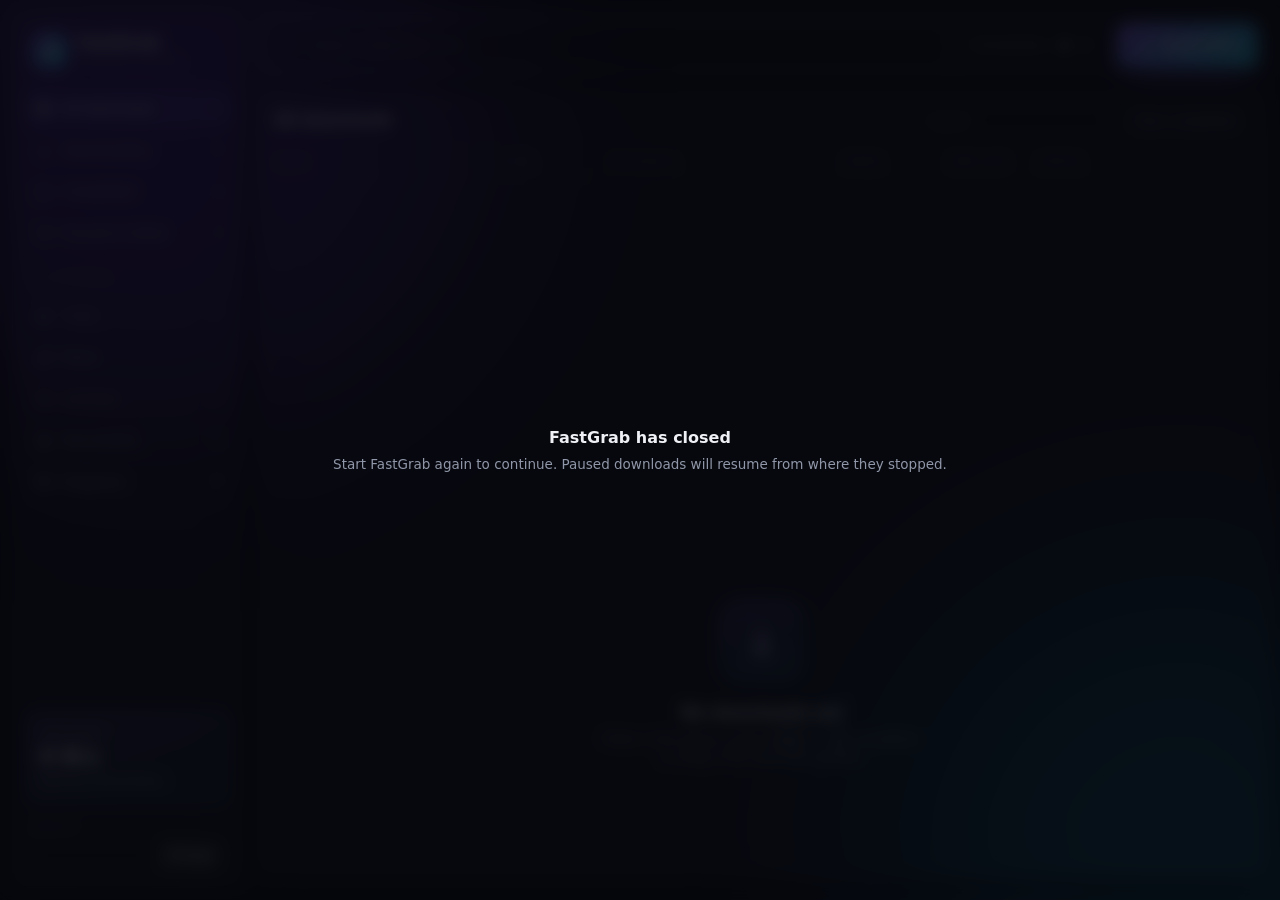
==== ui/index.html @ 80ebed79 "Desktop app: Prism-style window with live connections map and speed graph - fastgrab_app.py: local t" ====
<!DOCTYPE html>
<html lang="en">
<head>
<meta charset="utf-8">
<title>FastGrab</title>
<meta name="viewport" content="width=device-width, initial-scale=1">
<link rel="icon" href="data:image/svg+xml,%3Csvg xmlns='http://www.w3.org/2000/svg' viewBox='0 0 32 32'%3E%3Cdefs%3E%3ClinearGradient id='g' x1='0' y1='0' x2='1' y2='1'%3E%3Cstop offset='0' stop-color='%238b5cf6'/%3E%3Cstop offset='1' stop-color='%2322d3ee'/%3E%3C/linearGradient%3E%3C/defs%3E%3Crect width='32' height='32' rx='8' fill='url(%23g)'/%3E%3Cpath d='M18 5 9 18h6l-2 9 10-14h-6z' fill='white'/%3E%3C/svg%3E">
<style>
:root{
  --bg:#07080d; --panel:rgba(255,255,255,.045); --panel-2:rgba(255,255,255,.07);
  --line:rgba(255,255,255,.08); --line-2:rgba(255,255,255,.14);
  --text:#eef0f6; --muted:#9097a8; --faint:#5d6475;
  --a1:#8b5cf6; --a2:#22d3ee; --grad:linear-gradient(135deg,var(--a1),var(--a2));
  --ok:#34d399; --warn:#fbbf24; --bad:#f87171; --info:#60a5fa;
  --r:14px; --r-sm:9px;
  --font:"Segoe UI Variable Text","Segoe UI",system-ui,-apple-system,"Helvetica Neue",Arial,sans-serif;
  --mono:"Cascadia Mono","SF Mono",Consolas,ui-monospace,monospace;
}
*{box-sizing:border-box}
html,body{height:100%;margin:0}
body{background:var(--bg);color:var(--text);font:13.5px/1.45 var(--font);overflow:hidden;-webkit-font-smoothing:antialiased;user-select:none}
/* ambient light behind the glass */
body::before,body::after{content:"";position:fixed;border-radius:50%;filter:blur(110px);opacity:.38;pointer-events:none;z-index:0}
body::before{width:620px;height:620px;left:-160px;top:-220px;background:#6d28d9}
body::after{width:560px;height:560px;right:-180px;bottom:-240px;background:#0891b2}
button{font:inherit;color:inherit;cursor:pointer;border:0;background:none}
input,select{font:inherit;color:inherit}
.app{position:relative;z-index:1;display:grid;grid-template-columns:232px 1fr;height:100vh;gap:12px;padding:12px}
.glass{background:var(--panel);border:1px solid var(--line);border-radius:var(--r);backdrop-filter:blur(22px) saturate(140%);-webkit-backdrop-filter:blur(22px) saturate(140%);box-shadow:0 1px 0 rgba(255,255,255,.06) inset,0 20px 50px -20px rgba(0,0,0,.6)}

/* ---------- sidebar ---------- */
.side{display:flex;flex-direction:column;padding:16px 12px;gap:4px}
.brand{display:flex;align-items:center;gap:10px;padding:2px 8px 18px}
.logo{width:34px;height:34px;border-radius:10px;background:var(--grad);display:grid;place-items:center;box-shadow:0 8px 24px -6px rgba(139,92,246,.7)}
.brand b{font-size:16px;letter-spacing:.2px}
.brand small{display:block;color:var(--faint);font-size:11px;margin-top:-2px}
.nav{display:flex;align-items:center;gap:10px;padding:9px 10px;border-radius:var(--r-sm);color:var(--muted);transition:background .15s,color .15s}
.nav:hover{background:var(--panel-2);color:var(--text)}
.nav.on{background:rgba(139,92,246,.16);color:var(--text);box-shadow:inset 0 0 0 1px rgba(139,92,246,.35)}
.nav svg{width:17px;height:17px;flex:none}
.nav .n{margin-left:auto;font-size:11.5px;color:var(--faint);font-variant-numeric:tabular-nums}
.nav.on .n{color:#c4b5fd}
.side .sec{font-size:10.5px;text-transform:uppercase;letter-spacing:1.1px;color:var(--faint);padding:16px 10px 6px}
.side .grow{flex:1}
.speedcard{padding:14px;border-radius:12px;background:linear-gradient(160deg,rgba(139,92,246,.18),rgba(34,211,238,.08));border:1px solid rgba(139,92,246,.25)}
.speedcard .lbl{font-size:11px;color:var(--muted)}
.speedcard .val{font-size:22px;font-weight:650;letter-spacing:-.3px;font-variant-numeric:tabular-nums}
.speedcard .sub{font-size:11.5px;color:var(--muted)}
.setting{padding:10px 8px 0}
.setting label{display:block;font-size:11px;color:var(--faint);margin-bottom:5px}
.folder{display:flex;gap:6px}
.folder input{flex:1;min-width:0;background:rgba(0,0,0,.25);border:1px solid var(--line);border-radius:8px;padding:6px 8px;font-size:12px;color:var(--muted);outline:none}
.folder input:focus{border-color:var(--a1);color:var(--text)}
.mini-btn{padding:6px 9px;border-radius:8px;background:var(--panel-2);border:1px solid var(--line);font-size:12px}
.mini-btn:hover{border-color:var(--line-2)}

/* ---------- main ---------- */
.main{display:grid;grid-template-rows:auto 1fr auto;gap:12px;min-width:0;min-height:0}
.addbar{display:flex;gap:10px;padding:10px;align-items:center}
.url{flex:1;display:flex;align-items:center;gap:10px;background:rgba(0,0,0,.28);border:1px solid var(--line);border-radius:11px;padding:0 12px;height:44px;transition:border-color .15s,box-shadow .15s}
.url:focus-within{border-color:rgba(139,92,246,.7);box-shadow:0 0 0 4px rgba(139,92,246,.15)}
.url svg{width:18px;height:18px;color:var(--faint);flex:none}
.url input{flex:1;background:none;border:0;outline:none;font-size:14px;user-select:text}
.url input::placeholder{color:var(--faint)}
.conns{display:flex;align-items:center;gap:8px;height:44px;padding:0 12px;border-radius:11px;background:rgba(0,0,0,.28);border:1px solid var(--line);color:var(--muted);font-size:12.5px}
.conns select{background:transparent;border:0;outline:none;color:var(--text);font-weight:600;cursor:pointer}
.conns option{background:#151722}
.go{height:44px;padding:0 20px;border-radius:11px;background:var(--grad);font-weight:650;color:white;display:flex;align-items:center;gap:8px;box-shadow:0 10px 28px -10px rgba(139,92,246,.9);transition:transform .12s,filter .15s}
.go:hover{filter:brightness(1.08)}
.go:active{transform:scale(.97)}
.go svg{width:17px;height:17px}

.listwrap{display:flex;flex-direction:column;min-height:0;overflow:hidden}
.listhead{display:flex;align-items:center;gap:12px;padding:14px 18px 10px}
.listhead h2{margin:0;font-size:15px;font-weight:650}
.listhead .hint{color:var(--faint);font-size:12px}
.listhead .sp{flex:1}
.search{display:flex;align-items:center;gap:7px;background:rgba(0,0,0,.25);border:1px solid var(--line);border-radius:9px;padding:0 10px;height:32px}
.search svg{width:14px;height:14px;color:var(--faint)}
.search input{background:none;border:0;outline:none;width:170px;font-size:12.5px;user-select:text}
.ghost{height:32px;padding:0 12px;border-radius:9px;border:1px solid var(--line);color:var(--muted);font-size:12.5px}
.ghost:hover{color:var(--text);border-color:var(--line-2)}

.cols,.row{display:grid;grid-template-columns:minmax(220px,1fr) 92px minmax(170px,240px) 92px 78px 104px 96px;align-items:center;gap:12px;padding:0 18px}
.cols{font-size:11px;text-transform:uppercase;letter-spacing:.9px;color:var(--faint);height:30px;border-bottom:1px solid var(--line)}
.rows{overflow-y:auto;flex:1;padding:4px 0 8px}
.rows::-webkit-scrollbar{width:10px}.rows::-webkit-scrollbar-thumb{background:rgba(255,255,255,.08);border-radius:10px;border:3px solid transparent;background-clip:content-box}
.row{height:58px;margin:2px 8px;padding:0 10px;border-radius:11px;border:1px solid transparent;transition:background .12s,border-color .12s;animation:rowin .28s ease-out}
@keyframes rowin{from{opacity:0;transform:translateY(-4px)}to{opacity:1;transform:none}}
.row:hover{background:rgba(255,255,255,.035)}
.row.sel{background:rgba(139,92,246,.1);border-color:rgba(139,92,246,.35)}
.name{display:flex;align-items:center;gap:11px;min-width:0}
.ficon{width:34px;height:34px;border-radius:9px;display:grid;place-items:center;flex:none;font-size:10px;font-weight:700;letter-spacing:.3px}
.name .t{min-width:0}
.name .fn{white-space:nowrap;overflow:hidden;text-overflow:ellipsis;font-weight:560}
.name .host{font-size:11.5px;color:var(--faint);white-space:nowrap;overflow:hidden;text-overflow:ellipsis}
.num{font-variant-numeric:tabular-nums;color:var(--muted);font-size:12.5px}
.prog{display:flex;flex-direction:column;gap:5px}
.bar{height:6px;border-radius:6px;background:rgba(255,255,255,.07);overflow:hidden;position:relative}
.bar i{position:absolute;inset:0 auto 0 0;border-radius:6px;background:var(--grad);transition:width .45s ease}
.bar.done i{background:var(--ok)}
.bar.paused i{background:var(--warn)}
.bar.failed i{background:var(--bad)}
.bar.live i::after{content:"";position:absolute;inset:0;background:linear-gradient(90deg,transparent,rgba(255,255,255,.45),transparent);animation:shine 1.4s linear infinite}
@keyframes shine{from{transform:translateX(-100%)}to{transform:translateX(100%)}}
.prog .pct{font-size:11.5px;color:var(--muted);font-variant-numeric:tabular-nums}
.pill{justify-self:start;font-size:11.5px;font-weight:600;padding:3px 9px;border-radius:20px;display:inline-flex;align-items:center;gap:6px}
.pill::before{content:"";width:6px;height:6px;border-radius:50%;background:currentColor}
.pill.downloading{color:#93c5fd;background:rgba(96,165,250,.12)}
.pill.downloading::before{animation:pulse 1.2s ease-in-out infinite}
.pill.connecting{color:#c4b5fd;background:rgba(139,92,246,.14)}
.pill.queued{color:var(--muted);background:rgba(255,255,255,.06)}
.pill.paused{color:var(--warn);background:rgba(251,191,36,.12)}
.pill.completed{color:var(--ok);background:rgba(52,211,153,.12)}
.pill.failed{color:var(--bad);background:rgba(248,113,113,.12)}
@keyframes pulse{50%{opacity:.3}}
.acts{display:flex;gap:4px;justify-content:flex-end}
.ib{width:30px;height:30px;border-radius:8px;display:grid;place-items:center;color:var(--muted);transition:background .12s,color .12s}
.ib:hover{background:var(--panel-2);color:var(--text)}
.ib.danger:hover{color:var(--bad);background:rgba(248,113,113,.1)}
.ib.confirm{color:var(--bad);background:rgba(248,113,113,.16)}
.ib svg{width:16px;height:16px}

.empty{flex:1;display:grid;place-items:center;text-align:center;color:var(--muted);padding:40px}
.empty .art{width:86px;height:86px;border-radius:24px;margin:0 auto 16px;background:linear-gradient(160deg,rgba(139,92,246,.25),rgba(34,211,238,.12));border:1px solid rgba(139,92,246,.3);display:grid;place-items:center}
.empty .art svg{width:40px;height:40px;color:#c4b5fd}
.empty h3{color:var(--text);margin:0 0 6px;font-size:16px}
.empty p{margin:0;font-size:13px}
.empty kbd{font:11.5px var(--mono);padding:2px 6px;border-radius:5px;border:1px solid var(--line-2);background:var(--panel-2)}

/* ---------- details ---------- */
.details{display:grid;grid-template-columns:1fr 300px;gap:18px;padding:16px 18px;min-height:0}
.details.hide{display:none}
.dleft{min-width:0;display:flex;flex-direction:column;gap:12px}
.dtitle{display:flex;align-items:baseline;gap:10px}
.dtitle b{font-size:14px;white-space:nowrap;overflow:hidden;text-overflow:ellipsis}
.dtitle span{font-size:12px;color:var(--faint)}
.lbl2{display:flex;justify-content:space-between;font-size:11px;text-transform:uppercase;letter-spacing:.9px;color:var(--faint);margin-bottom:6px}
.lbl2 em{font-style:normal;text-transform:none;letter-spacing:0;color:var(--muted)}
canvas{display:block;width:100%}
#segs{height:34px;border-radius:8px}
#graph{height:74px}
.info{display:grid;grid-template-columns:auto 1fr;gap:7px 14px;font-size:12.5px;align-content:start}
.info dt{color:var(--faint)}
.info dd{margin:0;color:var(--text);white-space:nowrap;overflow:hidden;text-overflow:ellipsis;font-variant-numeric:tabular-nums;user-select:text}
.dbtns{display:flex;gap:8px;margin-top:12px}
.dbtns button{flex:1;height:34px;border-radius:9px;border:1px solid var(--line);background:var(--panel-2);font-size:12.5px}
.dbtns button:hover{border-color:var(--line-2)}
.dbtns button:disabled{opacity:.35;cursor:default}

/* ---------- toasts / overlays ---------- */
.toasts{position:fixed;right:26px;top:92px;display:flex;flex-direction:column;gap:10px;z-index:10}
.toast{min-width:280px;max-width:380px;padding:12px 14px;border-radius:12px;background:rgba(22,24,34,.92);border:1px solid var(--line-2);backdrop-filter:blur(20px);display:flex;gap:11px;align-items:flex-start;box-shadow:0 18px 40px -12px rgba(0,0,0,.7);animation:tin .25s ease-out}
.toast.out{animation:tout .25s ease-in forwards}
@keyframes tin{from{opacity:0;transform:translateY(-8px) scale(.98)}}
@keyframes tout{to{opacity:0;transform:translateY(-8px)}}
.toast .dot{width:8px;height:8px;border-radius:50%;margin-top:6px;flex:none}
.toast b{display:block;font-size:13px}
.toast span{font-size:12px;color:var(--muted);word-break:break-all}
.drop{position:fixed;inset:12px;border-radius:18px;border:2px dashed rgba(139,92,246,.8);background:rgba(76,29,149,.25);backdrop-filter:blur(6px);display:none;place-items:center;z-index:20;font-size:18px;font-weight:600}
.drop.on{display:grid}
.offline{position:fixed;inset:0;background:rgba(7,8,13,.85);backdrop-filter:blur(8px);display:none;place-items:center;z-index:30;text-align:center;color:var(--muted)}
.offline.on{display:grid}
.offline b{display:block;color:var(--text);font-size:16px;margin-bottom:6px}
</style>
</head>
<body>
<div class="app">
  <!-- sidebar -->
  <aside class="side glass">
    <div class="brand">
      <div class="logo"><svg width="18" height="18" viewBox="0 0 24 24"><path d="M13.5 2 5 14h6l-1.5 8L19 9.5h-6z" fill="#fff"/></svg></div>
      <div><b>FastGrab</b><small id="ver">download manager</small></div>
    </div>
    <button class="nav on" data-f="all"><svg viewBox="0 0 24 24" fill="none" stroke="currentColor" stroke-width="1.8"><rect x="3" y="3" width="7" height="7" rx="2"/><rect x="14" y="3" width="7" height="7" rx="2"/><rect x="3" y="14" width="7" height="7" rx="2"/><rect x="14" y="14" width="7" height="7" rx="2"/></svg>All downloads<span class="n" id="n-all">0</span></button>
    <button class="nav" data-f="active"><svg viewBox="0 0 24 24" fill="none" stroke="currentColor" stroke-width="1.8"><path d="M12 4v12m0 0-5-5m5 5 5-5M5 20h14"/></svg>Downloading<span class="n" id="n-active">0</span></button>
    <button class="nav" data-f="completed"><svg viewBox="0 0 24 24" fill="none" stroke="currentColor" stroke-width="1.8"><circle cx="12" cy="12" r="9"/><path d="m8 12.5 2.7 2.7L16 9.8"/></svg>Completed<span class="n" id="n-completed">0</span></button>
    <button class="nav" data-f="stopped"><svg viewBox="0 0 24 24" fill="none" stroke="currentColor" stroke-width="1.8"><circle cx="12" cy="12" r="9"/><path d="M10 9v6m4-6v6"/></svg>Paused &amp; failed<span class="n" id="n-stopped">0</span></button>

    <div class="sec">Categories</div>
    <button class="nav" data-f="video"><svg viewBox="0 0 24 24" fill="none" stroke="currentColor" stroke-width="1.8"><rect x="3" y="5" width="18" height="14" rx="3"/><path d="m10 9 5 3-5 3z"/></svg>Video<span class="n" id="n-video">0</span></button>
    <button class="nav" data-f="audio"><svg viewBox="0 0 24 24" fill="none" stroke="currentColor" stroke-width="1.8"><path d="M9 18V6l11-2v12"/><circle cx="6" cy="18" r="3"/><circle cx="17" cy="16" r="3"/></svg>Music<span class="n" id="n-audio">0</span></button>
    <button class="nav" data-f="archive"><svg viewBox="0 0 24 24" fill="none" stroke="currentColor" stroke-width="1.8"><rect x="4" y="3" width="16" height="18" rx="3"/><path d="M12 3v2m0 3v2m0 3v2"/></svg>Archives<span class="n" id="n-archive">0</span></button>
    <button class="nav" data-f="doc"><svg viewBox="0 0 24 24" fill="none" stroke="currentColor" stroke-width="1.8"><path d="M14 3H7a2 2 0 0 0-2 2v14a2 2 0 0 0 2 2h10a2 2 0 0 0 2-2V8z"/><path d="M14 3v5h5M9 13h6M9 17h4"/></svg>Documents<span class="n" id="n-doc">0</span></button>
    <button class="nav" data-f="app"><svg viewBox="0 0 24 24" fill="none" stroke="currentColor" stroke-width="1.8"><rect x="3" y="4" width="18" height="16" rx="3"/><path d="M3 9h18"/></svg>Programs<span class="n" id="n-app">0</span></button>

    <div class="grow"></div>
    <div class="speedcard">
      <div class="lbl">Total speed</div>
      <div class="val" id="tspeed">0 B/s</div>
      <div class="sub" id="tsub">Nothing downloading</div>
    </div>
    <div class="setting">
      <label>Save to</label>
      <div class="folder"><input id="dir" spellcheck="false" title="Download folder"><button class="mini-btn" id="pick">Change</button></div>
    </div>
  </aside>

  <!-- main -->
  <main class="main">
    <div class="addbar glass">
      <div class="url">
        <svg viewBox="0 0 24 24" fill="none" stroke="currentColor" stroke-width="1.8"><path d="M10 14a4.5 4.5 0 0 0 6.4 0l3-3a4.5 4.5 0 0 0-6.4-6.4l-1 1"/><path d="M14 10a4.5 4.5 0 0 0-6.4 0l-3 3a4.5 4.5 0 0 0 6.4 6.4l1-1"/></svg>
        <input id="url" placeholder="Paste a download link…" spellcheck="false" autocomplete="off">
      </div>
      <div class="conns" title="How many connections to use">Connections
        <select id="conns"><option>1</option><option>2</option><option>4</option><option selected>8</option><option>12</option><option>16</option><option>24</option><option>32</option></select>
      </div>
      <button class="go" id="go"><svg viewBox="0 0 24 24" fill="none" stroke="currentColor" stroke-width="2.2"><path d="M12 4v12m0 0-5-5m5 5 5-5M5 20h14"/></svg>Download</button>
    </div>

    <section class="listwrap glass">
      <div class="listhead">
        <h2 id="title">All downloads</h2><span class="hint" id="hint"></span>
        <span class="sp"></span>
        <div class="search"><svg viewBox="0 0 24 24" fill="none" stroke="currentColor" stroke-width="2"><circle cx="11" cy="11" r="7"/><path d="m20 20-3.5-3.5"/></svg><input id="q" placeholder="Search" spellcheck="false"></div>
        <button class="ghost" id="clear">Clear completed</button>
      </div>
      <div class="cols"><span>Name</span><span>Size</span><span>Progress</span><span>Speed</span><span>Time left</span><span>Status</span><span></span></div>
      <div class="rows" id="rows"></div>
      <div class="empty" id="empty">
        <div>
          <div class="art"><svg viewBox="0 0 24 24" fill="none" stroke="currentColor" stroke-width="1.6"><path d="M12 4v12m0 0-5-5m5 5 5-5M5 20h14"/></svg></div>
          <h3>No downloads yet</h3>
          <p>Paste a link above, press <kbd>Ctrl</kbd> + <kbd>V</kbd> anywhere,<br>or drag a link onto this window.</p>
        </div>
      </div>
    </section>

    <section class="details glass hide" id="details">
      <div class="dleft">
        <div class="dtitle"><b id="d-name"></b><span id="d-sub"></span></div>
        <div>
          <div class="lbl2"><span>Connections map</span><em id="d-conns"></em></div>
          <canvas id="segs"></canvas>
        </div>
        <div>
          <div class="lbl2"><span>Speed</span><em id="d-speed"></em></div>
          <canvas id="graph"></canvas>
        </div>
      </div>
      <div>
        <dl class="info">
          <dt>Status</dt><dd id="d-status"></dd>
          <dt>Downloaded</dt><dd id="d-done"></dd>
          <dt>Saved to</dt><dd id="d-dir"></dd>
          <dt>Source</dt><dd id="d-url"></dd>
          <dt>Resume</dt><dd id="d-res"></dd>
          <dt>Added</dt><dd id="d-added"></dd>
        </dl>
        <div class="dbtns"><button id="d-open">Open file</button><button id="d-folder">Show in folder</button></div>
      </div>
    </section>
  </main>
</div>
<div class="toasts" id="toasts"></div>
<div class="drop" id="drop">Drop the link to download it</div>
<div class="offline" id="offline"><div><b>FastGrab has closed</b>Start FastGrab again to continue. Paused downloads will resume from where they stopped.</div></div>

<script>
"use strict";
const TOKEN = new URLSearchParams(location.search).get("t") || "";
const $ = s => document.querySelector(s);
const PALETTE = ["#8b5cf6","#22d3ee","#f472b6","#34d399","#fbbf24","#60a5fa","#fb7185","#a3e635",
                 "#c084fc","#2dd4bf","#f97316","#818cf8","#4ade80","#e879f9","#38bdf8","#facc15"];
const TYPES = {
  video:{ext:"mp4 mkv avi mov webm m4v wmv flv ts",color:"#f472b6",label:"VID"},
  audio:{ext:"mp3 flac wav aac m4a ogg opus wma",color:"#fbbf24",label:"MP3"},
  archive:{ext:"zip rar 7z tar gz bz2 xz tgz zst",color:"#a78bfa",label:"ZIP"},
  doc:{ext:"pdf doc docx xls xlsx ppt pptx txt epub csv",color:"#60a5fa",label:"DOC"},
  app:{ext:"exe msi dmg pkg deb rpm apk appimage iso img",color:"#34d399",label:"APP"},
  image:{ext:"jpg jpeg png gif webp svg bmp heic",color:"#22d3ee",label:"IMG"},
};
let state = {items:[], settings:{}}, filter = "all", selected = null, query = "";
const hist = {};               // id -> [speed samples] for the graph
const seenStatus = {};         // id -> last status (for toasts)
const rowEls = new Map();      // id -> row element

/* ---------- helpers ---------- */
function api(path, body){
  const opt = {headers:{"X-Token":TOKEN}};
  if (body !== undefined){ opt.method="POST"; opt.headers["Content-Type"]="application/json"; opt.body=JSON.stringify(body); }
  return fetch(path, opt).then(async r => { const j = await r.json().catch(()=>({})); if(!r.ok) throw new Error(j.error||r.statusText); return j; });
}
function fmtSize(n){ if(n==null) return "—"; const u=["B","KB","MB","GB","TB"]; let i=0; while(n>=1024&&i<u.length-1){n/=1024;i++} return (i?n.toFixed(n<10?2:1):Math.round(n))+" "+u[i]; }
function fmtTime(s){ if(s==null||!isFinite(s)) return "—"; s=Math.round(s); if(s<60) return s+"s"; const m=Math.floor(s/60); if(m<60) return m+"m "+String(s%60).padStart(2,"0")+"s"; return Math.floor(m/60)+"h "+String(m%60).padStart(2,"0")+"m"; }
function ext(name){ const m=/\.([a-z0-9]{1,9})$/i.exec(name||""); return m?m[1].toLowerCase():""; }
function kind(name){ const e=ext(name); for(const k in TYPES) if(TYPES[k].ext.split(" ").includes(e)) return k; return "other"; }
function host(url){ try{return new URL(url).host}catch{return url} }
function esc(s){ return String(s??"").replace(/[&<>"']/g,c=>({"&":"&amp;","<":"&lt;",">":"&gt;",'"':"&quot;","'":"&#39;"}[c])); }
function matches(it){
  const k = kind(it.filename);
  const f = filter==="all" || (filter==="active" && ["downloading","connecting","queued"].includes(it.status))
    || (filter==="completed" && it.status==="completed") || (filter==="stopped" && ["paused","failed"].includes(it.status))
    || filter===k;
  return f && (!query || (it.filename||"").toLowerCase().includes(query) || it.url.toLowerCase().includes(query));
}
const ICONS = {
  pause:'<path d="M9 6v12M15 6v12"/>',
  play:'<path d="M8 5.5v13l10.5-6.5z"/>',
  x:'<path d="M6 6l12 12M18 6 6 18"/>',
  folder:'<path d="M3 7.5A2.5 2.5 0 0 1 5.5 5H9l2 2h7.5A2.5 2.5 0 0 1 21 9.5v7a2.5 2.5 0 0 1-2.5 2.5h-13A2.5 2.5 0 0 1 3 16.5z"/>',
  open:'<path d="M14 4h6v6M20 4l-9 9M18 14v4a2 2 0 0 1-2 2H6a2 2 0 0 1-2-2V8a2 2 0 0 1 2-2h4"/>',
  trash:'<path d="M4 7h16M10 11v6m4-6v6M6 7l1 12a2 2 0 0 0 2 2h6a2 2 0 0 0 2-2l1-12M9 7V4h6v3"/>',
  retry:'<path d="M4 12a8 8 0 1 0 2.4-5.7L4 8.5M4 4v4.5h4.5"/>',
};
const ib = (act,icon,title,cls="") => `<button class="ib ${cls}" data-act="${act}" title="${title}"><svg viewBox="0 0 24 24" fill="none" stroke="currentColor" stroke-width="1.9" stroke-linecap="round" stroke-linejoin="round">${ICONS[icon]}</svg></button>`;
function actionsFor(it){
  switch(it.status){
    case "downloading": case "connecting": return ib("pause","pause","Pause")+ib("cancel","x","Cancel and delete","danger");
    case "queued": return ib("pause","pause","Hold")+ib("cancel","x","Cancel","danger");
    case "paused": return ib("resume","play","Resume")+ib("cancel","x","Cancel and delete","danger");
    case "failed": return ib("resume","retry","Retry")+ib("cancel","x","Cancel and delete","danger");
    case "completed": return ib("open","open","Open file")+ib("folder","folder","Show in folder")+ib("remove","trash","Remove from list (keeps the file)");
  }
  return "";
}
const STATUS_TEXT = {downloading:"Downloading",connecting:"Connecting",queued:"Queued",paused:"Paused",completed:"Completed",failed:"Failed"};

/* ---------- rendering ---------- */
function renderRow(it){
  let el = rowEls.get(it.id);
  const k = kind(it.filename), t = TYPES[k] || {color:"#9097a8",label:(ext(it.filename)||"FILE").slice(0,4).toUpperCase()};
  const pct = it.size ? Math.min(100, it.downloaded/it.size*100) : (it.status==="completed"?100:0);
  const live = it.status==="downloading";
  const sig = [it.status, it.filename].join("|");
  if (!el){
    el = document.createElement("div");
    el.className = "row"; el.dataset.id = it.id;
    el.innerHTML = `<div class="name"><div class="ficon"></div><div class="t"><div class="fn"></div><div class="host"></div></div></div>
      <div class="num sz"></div><div class="prog"><div class="bar"><i></i></div><div class="pct"></div></div>
      <div class="num spd"></div><div class="num eta"></div><div><span class="pill"></span></div><div class="acts"></div>`;
    rowEls.set(it.id, el);
  }
  if (el.dataset.sig !== sig){
    el.dataset.sig = sig;
    const fi = el.querySelector(".ficon");
    fi.textContent = t.label; fi.style.color = t.color; fi.style.background = t.color+"22";
    el.querySelector(".fn").textContent = it.filename; el.querySelector(".fn").title = it.filename;
    el.querySelector(".host").textContent = host(it.url);
    const pill = el.querySelector(".pill"); pill.className = "pill "+it.status; pill.textContent = STATUS_TEXT[it.status]||it.status;
    pill.title = it.message || "";
    el.querySelector(".acts").innerHTML = actionsFor(it);
  }
  el.querySelector(".sz").textContent = fmtSize(it.size);
  const bar = el.querySelector(".bar");
  bar.className = "bar" + (it.status==="completed"?" done":it.status==="paused"?" paused":it.status==="failed"?" failed":"") + (live?" live":"");
  bar.firstElementChild.style.width = pct.toFixed(2)+"%";
  el.querySelector(".pct").textContent = it.size ? `${pct.toFixed(1)}%  ·  ${fmtSize(it.downloaded)}` : fmtSize(it.downloaded);
  el.querySelector(".spd").textContent = live ? fmtSize(it.speed)+"/s" : "—";
  el.querySelector(".eta").textContent = live ? fmtTime(it.eta) : (it.status==="completed" ? "Done" : "—");
  el.classList.toggle("sel", it.id === selected);
  return el;
}

function render(){
  const items = state.items;
  // counts
  const c = {all:items.length, active:0, completed:0, stopped:0, video:0, audio:0, archive:0, doc:0, app:0};
  for (const it of items){
    if (["downloading","connecting","queued"].includes(it.status)) c.active++;
    if (it.status==="completed") c.completed++;
    if (["paused","failed"].includes(it.status)) c.stopped++;
    const k = kind(it.filename); if (k in c) c[k]++;
  }
  for (const k in c){ const e=$("#n-"+k); if(e) e.textContent=c[k]; }
  // total speed
  const running = items.filter(i=>i.status==="downloading");
  const total = running.reduce((a,i)=>a+(i.speed||0),0);
  $("#tspeed").textContent = fmtSize(total)+"/s";
  $("#tsub").textContent = running.length ? (n => `${running.length} active · ${n} connection${n===1?"":"s"}`)(running.reduce((a,i)=>a+(i.active||0),0)) : "Nothing downloading";
  document.title = running.length ? `${fmtSize(total)}/s · FastGrab` : "FastGrab";
  // rows
  const list = $("#rows"), shown = items.filter(matches);
  const keep = new Set(items.map(i=>i.id));
  for (const [id,el] of rowEls) if (!keep.has(id)){ el.remove(); rowEls.delete(id); }
  shown.forEach((it,i) => { const el = renderRow(it); if (list.children[i] !== el) list.insertBefore(el, list.children[i] || null); });
  for (const el of [...list.children]) if (!shown.some(i=>i.id===el.dataset.id)) el.remove();
  $("#empty").style.display = shown.length ? "none" : "grid";
  $("#rows").style.display = shown.length ? "block" : "none";
  $("#empty h3").textContent = items.length ? "Nothing here" : "No downloads yet";
  $("#hint").textContent = shown.length ? `${shown.length} item${shown.length>1?"s":""}` : "";
  if (selected && !keep.has(selected)) selected = null;
  if (!selected && shown.length) selected = shown[0].id;
  renderDetails();
}

function renderDetails(){
  const it = state.items.find(i=>i.id===selected);
  $("#details").classList.toggle("hide", !it);
  if (!it) return;
  $("#d-name").textContent = it.filename;
  $("#d-sub").textContent = it.size ? fmtSize(it.size) : "";
  $("#d-status").textContent = (STATUS_TEXT[it.status]||it.status) + (it.message && it.status!=="completed" && it.status!=="downloading" ? " — "+it.message : "");
  $("#d-done").textContent = it.size ? `${fmtSize(it.downloaded)} of ${fmtSize(it.size)}` : fmtSize(it.downloaded);
  $("#d-dir").textContent = it.out_dir; $("#d-dir").title = it.out_dir;
  $("#d-url").textContent = it.url; $("#d-url").title = it.url;
  $("#d-res").textContent = it.resumable==null ? "—" : it.resumable ? "Supported (crash-safe)" : "Not supported by server";
  $("#d-added").textContent = new Date(it.added*1000).toLocaleString();
  $("#d-open").disabled = $("#d-folder").disabled = it.status!=="completed";
  const live = it.status==="downloading";
  $("#d-conns").textContent = live ? `${it.active} of ${it.connections} connections active · ${it.segments.length} segments`
    : it.segments.length ? `${it.segments.length} segments` : `${it.connections} connections`;
  const h = hist[it.id] || [];
  const peak = Math.max(0,...h);
  $("#d-speed").textContent = live ? `${fmtSize(it.speed)}/s now · peak ${fmtSize(peak)}/s` : (peak ? `peak ${fmtSize(peak)}/s` : "");
  drawSegments(it); drawGraph(h);
}

function setupCanvas(cv){
  const r = cv.getBoundingClientRect(), dpr = window.devicePixelRatio||1;
  if (cv.width !== Math.round(r.width*dpr) || cv.height !== Math.round(r.height*dpr)){ cv.width=Math.round(r.width*dpr); cv.height=Math.round(r.height*dpr); }
  const ctx = cv.getContext("2d"); ctx.setTransform(dpr,0,0,dpr,0,0); ctx.clearRect(0,0,r.width,r.height);
  return [ctx, r.width, r.height];
}
function roundRect(ctx,x,y,w,h,r){ ctx.beginPath(); ctx.roundRect ? ctx.roundRect(x,y,w,h,r) : ctx.rect(x,y,w,h); }

function drawSegments(it){
  const [ctx,W,H] = setupCanvas($("#segs"));
  roundRect(ctx,0,0,W,H,8); ctx.fillStyle="rgba(255,255,255,.05)"; ctx.fill();
  ctx.save(); roundRect(ctx,0,0,W,H,8); ctx.clip();
  const size = it.size;
  if (it.status==="completed"){
    const g = ctx.createLinearGradient(0,0,W,0); g.addColorStop(0,"#34d399"); g.addColorStop(1,"#10b981");
    ctx.fillStyle=g; ctx.fillRect(0,0,W,H);
  } else if (size && it.segments.length){
    for (const [start,pos,end,owner] of it.segments){
      const x0 = start/size*W, x1 = pos/size*W, xe = end/size*W;
      const col = owner>=0 ? PALETTE[owner%PALETTE.length] : "#6b7280";
      ctx.fillStyle = col+"26"; ctx.fillRect(x0,0,xe-x0,H);          // reserved range
      ctx.fillStyle = col; ctx.fillRect(x0,0,Math.max(0,x1-x0),H);    // downloaded part
      if (pos<end && owner>=0 && it.status==="downloading"){          // glowing write head
        const g = ctx.createLinearGradient(x1-14,0,x1+2,0); g.addColorStop(0,col+"00"); g.addColorStop(1,"rgba(255,255,255,.75)");
        ctx.fillStyle=g; ctx.fillRect(x1-14,0,16,H);
      }
      ctx.fillStyle="rgba(7,8,13,.85)"; ctx.fillRect(xe-1,0,1.5,H);   // boundary
    }
  } else if (size){
    ctx.fillStyle="#8b5cf6"; ctx.fillRect(0,0,it.downloaded/size*W,H);
  }
  ctx.restore();
}

function drawGraph(h){
  const [ctx,W,H] = setupCanvas($("#graph"));
  ctx.strokeStyle="rgba(255,255,255,.06)"; ctx.lineWidth=1;
  for (let i=1;i<4;i++){ const y=Math.round(H*i/4)+.5; ctx.beginPath(); ctx.moveTo(0,y); ctx.lineTo(W,y); ctx.stroke(); }
  if (h.length<2) return;
  const max = Math.max(...h)*1.15 || 1, N = Math.max(40, h.length), step = W/(N-1), off = N-h.length;
  const pts = h.map((v,i)=>[(off+i)*step, H-2-(v/max)*(H-6)]);
  const trace = () => { ctx.beginPath(); pts.forEach(([x,y],i)=> i?ctx.lineTo(x,y):ctx.moveTo(x,y)); };
  trace(); ctx.lineTo(pts[pts.length-1][0],H); ctx.lineTo(pts[0][0],H); ctx.closePath();
  const g = ctx.createLinearGradient(0,0,0,H); g.addColorStop(0,"rgba(139,92,246,.45)"); g.addColorStop(1,"rgba(34,211,238,0)");
  ctx.fillStyle=g; ctx.fill();
  trace();
  const lg = ctx.createLinearGradient(0,0,W,0); lg.addColorStop(0,"#8b5cf6"); lg.addColorStop(1,"#22d3ee");
  ctx.strokeStyle=lg; ctx.lineWidth=2; ctx.lineJoin="round"; ctx.stroke();
}

/* ---------- toasts ---------- */
function toast(title, text, color){
  const t = document.createElement("div"); t.className="toast";
  t.innerHTML = `<div class="dot" style="background:${color}"></div><div><b>${esc(title)}</b><span>${esc(text)}</span></div>`;
  $("#toasts").appendChild(t);
  setTimeout(()=>{ t.classList.add("out"); setTimeout(()=>t.remove(),260); }, 4200);
}

/* ---------- polling ---------- */
let failures = 0;
async function poll(){
  try{
    state = await api("/api/state"); failures = 0; $("#offline").classList.remove("on");
    $("#ver").textContent = "v"+state.version;
    if (document.activeElement !== $("#dir")) $("#dir").value = state.settings.dir || "";
    for (const it of state.items){
      const h = hist[it.id] || (hist[it.id]=[]);
      if (it.status==="downloading"){ h.push(it.speed||0); if (h.length>120) h.shift(); }
      const prev = seenStatus[it.id];
      if (prev && prev!==it.status){
        if (it.status==="completed") toast("Download complete", it.filename, "#34d399");
        if (it.status==="failed") toast("Download failed", it.message || it.filename, "#f87171");
      }
      seenStatus[it.id] = it.status;
    }
    render();
  }catch(e){ if (++failures>=4) $("#offline").classList.add("on"); }
}

/* ---------- actions ---------- */
async function add(text){
  const urls = String(text||"").split(/\s+/).filter(u=>/^https?:\/\//i.test(u));
  if (!urls.length){ toast("Not a download link","Links must start with http:// or https://","#fbbf24"); return; }
  try{
    const r = await api("/api/add",{urls, connections:+$("#conns").value});
    $("#url").value=""; selected = r.ids[0]; filter="all"; setFilter("all");
    toast(urls.length>1?`${urls.length} downloads added`:"Download started", urls.length>1?"":host(urls[0]), "#8b5cf6");
    poll();
  }catch(e){ toast("Couldn't add download", e.message, "#f87171"); }
}
function setFilter(f){
  filter=f; document.querySelectorAll(".nav").forEach(n=>n.classList.toggle("on",n.dataset.f===f));
  $("#title").textContent = document.querySelector(`.nav[data-f="${f}"]`).childNodes[1].textContent.trim();
  render();
}

$("#go").onclick = () => add($("#url").value);
$("#url").addEventListener("keydown", e => { if (e.key==="Enter") add($("#url").value); });
$("#q").addEventListener("input", e => { query=e.target.value.toLowerCase().trim(); render(); });
document.querySelectorAll(".nav").forEach(n => n.onclick = () => setFilter(n.dataset.f));
$("#clear").onclick = () => api("/api/clear-completed",{}).then(poll);
$("#conns").onchange = () => api("/api/settings",{connections:+$("#conns").value});
$("#pick").onclick = () => api("/api/pick-folder",{}).then(r=>{ $("#dir").value=r.dir; if(!r.picked) $("#dir").focus(); }).catch(e=>toast("Folder",e.message,"#f87171"));
$("#dir").addEventListener("change", e => api("/api/settings",{dir:e.target.value.trim()}).then(()=>toast("Download folder changed",e.target.value,"#8b5cf6")).catch(err=>toast("Folder",err.message,"#f87171")));
$("#d-open").onclick = () => api("/api/action",{id:selected,action:"open"}).catch(e=>toast("Couldn't open",e.message,"#f87171"));
$("#d-folder").onclick = () => api("/api/action",{id:selected,action:"folder"}).catch(e=>toast("Couldn't open folder",e.message,"#f87171"));

$("#rows").addEventListener("click", e => {
  const row = e.target.closest(".row"); if (!row) return;
  const btn = e.target.closest("[data-act]");
  selected = row.dataset.id;
  if (btn){
    const act = btn.dataset.act;
    if (act==="cancel" && !btn.classList.contains("confirm")){      // two-step confirm, no browser dialogs
      btn.classList.add("confirm"); btn.title="Click again to cancel and delete the partial file";
      setTimeout(()=>{ btn.classList.remove("confirm"); btn.title="Cancel and delete"; }, 2500); return;
    }
    api("/api/action",{id:selected, action:act}).then(poll).catch(err=>toast("Action failed",err.message,"#f87171"));
  }
  render();
});
$("#rows").addEventListener("dblclick", e => {
  const row = e.target.closest(".row"); if (!row || e.target.closest("[data-act]")) return;
  const it = state.items.find(i=>i.id===row.dataset.id);
  if (it && it.status==="completed") api("/api/action",{id:it.id,action:"open"}).catch(()=>{});
});

// paste anywhere / drag & drop links
document.addEventListener("paste", e => {
  if (e.target.closest("input")) return;
  const t = e.clipboardData.getData("text"); if (/^https?:\/\//i.test(t.trim())){ $("#url").value=t.trim(); $("#url").focus(); }
});
let dragDepth = 0;
document.addEventListener("dragenter", e => { e.preventDefault(); dragDepth++; $("#drop").classList.add("on"); });
document.addEventListener("dragleave", () => { if(--dragDepth<=0){ dragDepth=0; $("#drop").classList.remove("on"); } });
document.addEventListener("dragover", e => e.preventDefault());
document.addEventListener("drop", e => {
  e.preventDefault(); dragDepth=0; $("#drop").classList.remove("on");
  add(e.dataTransfer.getData("text/uri-list") || e.dataTransfer.getData("text/plain"));
});
window.addEventListener("resize", renderDetails);
document.addEventListener("keydown", e => { if (e.key==="Delete" && selected && !e.target.closest("input")){ const it=state.items.find(i=>i.id===selected); if(it&&it.status==="completed") api("/api/action",{id:selected,action:"remove"}).then(poll); } });

api("/api/state").then(s => { $("#conns").value = String(s.settings.connections||8); }).catch(()=>{});
poll(); setInterval(poll, 500);
</script>
</body>
</html>
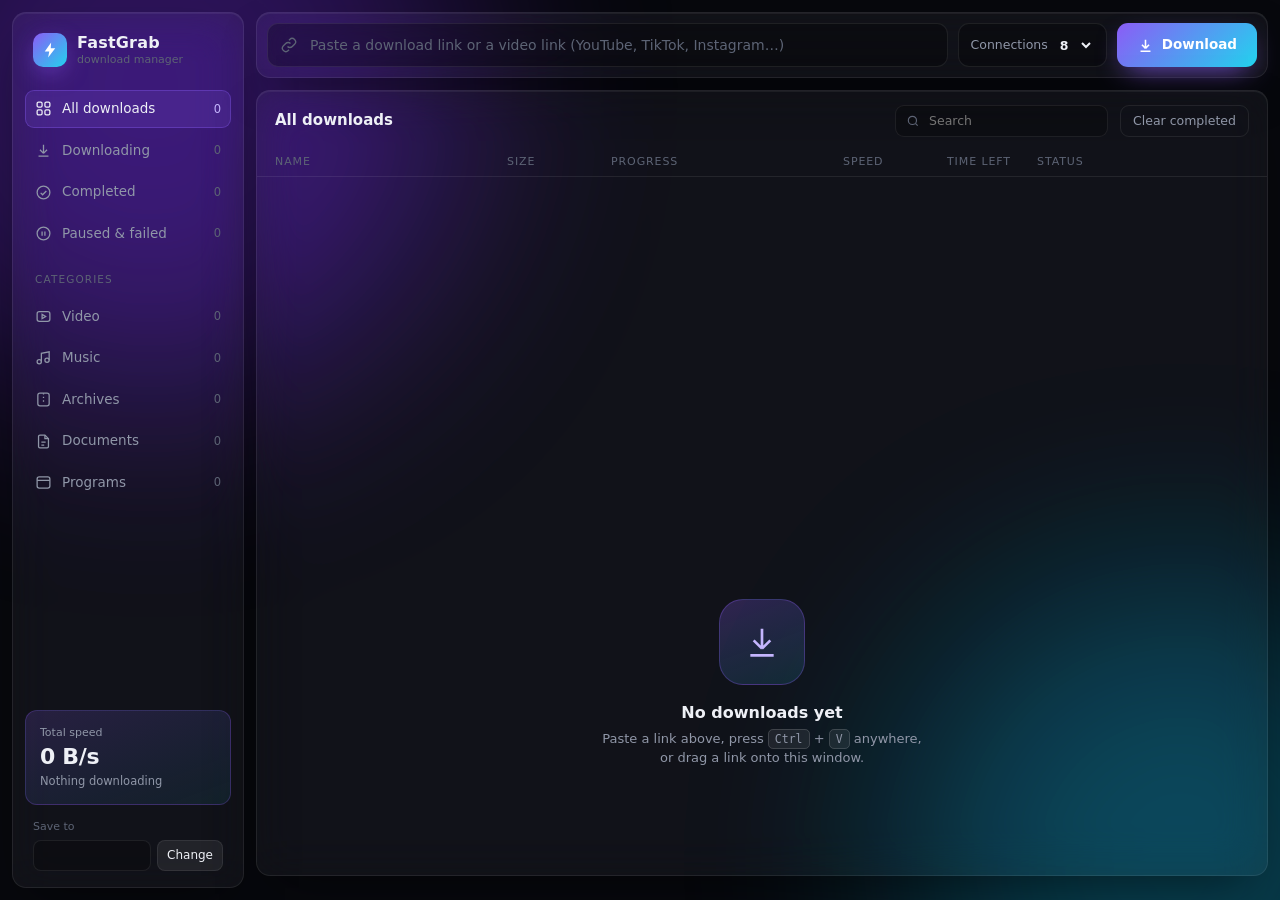
==== commit 70ed88d3: "Video mode: YouTube, TikTok, Instagram and 1,000+ sites via yt-dlp - fastgrab_video.py: optional yt-" ====
--- a/ui/index.html
+++ b/ui/index.html
@@ -132,7 +132,7 @@
 .details{display:grid;grid-template-columns:1fr 300px;gap:18px;padding:16px 18px;min-height:0}
 .details.hide{display:none}
 .dleft{min-width:0;display:flex;flex-direction:column;gap:12px}
-.dtitle{display:flex;align-items:baseline;gap:10px}
+.dtitle{display:flex;align-items:center;gap:10px;min-width:0}
 .dtitle b{font-size:14px;white-space:nowrap;overflow:hidden;text-overflow:ellipsis}
 .dtitle span{font-size:12px;color:var(--faint)}
 .lbl2{display:flex;justify-content:space-between;font-size:11px;text-transform:uppercase;letter-spacing:.9px;color:var(--faint);margin-bottom:6px}
@@ -161,6 +161,30 @@
 .drop.on{display:grid}
 .offline{position:fixed;inset:0;background:rgba(7,8,13,.85);backdrop-filter:blur(8px);display:none;place-items:center;z-index:30;text-align:center;color:var(--muted)}
 .offline.on{display:grid}
+/* video picker */
+.modal{position:fixed;inset:0;background:rgba(5,6,10,.62);backdrop-filter:blur(6px);display:none;place-items:center;z-index:25}
+.modal.on{display:grid}
+.mbox{width:560px;max-width:calc(100vw - 40px);border-radius:18px;background:rgba(20,22,32,.96);border:1px solid var(--line-2);box-shadow:0 30px 80px -20px rgba(0,0,0,.8);padding:22px;animation:tin .2s ease-out}
+.mhead{display:flex;align-items:center;gap:10px;margin-bottom:14px}
+.mhead b{font-size:15px}.mhead .x{margin-left:auto}
+.vinfo{display:flex;gap:14px;align-items:flex-start;margin-bottom:16px}
+.vthumb{width:176px;height:99px;border-radius:10px;object-fit:cover;background:#111522;flex:none;border:1px solid var(--line)}
+.vmeta{min-width:0}
+.vmeta .vt{font-weight:650;font-size:14px;line-height:1.35;display:-webkit-box;-webkit-line-clamp:3;-webkit-box-orient:vertical;overflow:hidden;user-select:text}
+.vmeta .vs{color:var(--muted);font-size:12.5px;margin-top:6px}
+.qlabel{font-size:11px;text-transform:uppercase;letter-spacing:.9px;color:var(--faint);margin-bottom:8px}
+.qgrid{display:flex;flex-wrap:wrap;gap:8px;margin-bottom:14px}
+.q{padding:8px 13px;border-radius:10px;border:1px solid var(--line-2);background:var(--panel-2);font-size:13px;font-weight:560}
+.q:hover{border-color:rgba(139,92,246,.6)}
+.q.on{background:rgba(139,92,246,.22);border-color:rgba(139,92,246,.9);color:#fff}
+.mnote{font-size:12px;color:var(--muted);background:rgba(251,191,36,.08);border:1px solid rgba(251,191,36,.22);border-radius:9px;padding:8px 10px;margin-bottom:12px}
+.mfoot{display:flex;align-items:center;gap:10px}
+.mfoot small{color:var(--faint);font-size:11.5px;flex:1}
+.spin{width:22px;height:22px;border-radius:50%;border:3px solid rgba(255,255,255,.12);border-top-color:var(--a2);animation:rot .8s linear infinite;margin:6px auto 12px}
+@keyframes rot{to{transform:rotate(360deg)}}
+.mcenter{text-align:center;color:var(--muted);padding:10px 0 4px}
+.mcenter p{margin:6px 0 14px;font-size:13px}
+.d-thumb{width:64px;height:36px;border-radius:6px;object-fit:cover;border:1px solid var(--line);display:none}
 .offline b{display:block;color:var(--text);font-size:16px;margin-bottom:6px}
 </style>
 </head>
@@ -201,7 +225,7 @@
     <div class="addbar glass">
       <div class="url">
         <svg viewBox="0 0 24 24" fill="none" stroke="currentColor" stroke-width="1.8"><path d="M10 14a4.5 4.5 0 0 0 6.4 0l3-3a4.5 4.5 0 0 0-6.4-6.4l-1 1"/><path d="M14 10a4.5 4.5 0 0 0-6.4 0l-3 3a4.5 4.5 0 0 0 6.4 6.4l1-1"/></svg>
-        <input id="url" placeholder="Paste a download link…" spellcheck="false" autocomplete="off">
+        <input id="url" placeholder="Paste a download link or a video link (YouTube, TikTok, Instagram…)" spellcheck="false" autocomplete="off">
       </div>
       <div class="conns" title="How many connections to use">Connections
         <select id="conns"><option>1</option><option>2</option><option>4</option><option selected>8</option><option>12</option><option>16</option><option>24</option><option>32</option></select>
@@ -229,7 +253,7 @@
 
     <section class="details glass hide" id="details">
       <div class="dleft">
-        <div class="dtitle"><b id="d-name"></b><span id="d-sub"></span></div>
+        <div class="dtitle"><img class="d-thumb" id="d-thumb" alt=""><b id="d-name"></b><span id="d-sub"></span></div>
         <div>
           <div class="lbl2"><span>Connections map</span><em id="d-conns"></em></div>
           <canvas id="segs"></canvas>
@@ -253,6 +277,7 @@
     </section>
   </main>
 </div>
+<div class="modal" id="vmodal"><div class="mbox" id="vbox"></div></div>
 <div class="toasts" id="toasts"></div>
 <div class="drop" id="drop">Drop the link to download it</div>
 <div class="offline" id="offline"><div><b>FastGrab has closed</b>Start FastGrab again to continue. Paused downloads will resume from where they stopped.</div></div>
@@ -288,8 +313,11 @@
 function kind(name){ const e=ext(name); for(const k in TYPES) if(TYPES[k].ext.split(" ").includes(e)) return k; return "other"; }
 function host(url){ try{return new URL(url).host}catch{return url} }
 function esc(s){ return String(s??"").replace(/[&<>"']/g,c=>({"&":"&amp;","<":"&lt;",">":"&gt;",'"':"&quot;","'":"&#39;"}[c])); }
+const VIDEO_HOSTS = ["youtube.com","youtu.be","tiktok.com","instagram.com","facebook.com","fb.watch","x.com","twitter.com","reddit.com","redd.it","vimeo.com","twitch.tv","soundcloud.com","dailymotion.com","dai.ly","pinterest.com","pin.it","threads.net","threads.com","linkedin.com","bilibili.com","streamable.com","kick.com","rumble.com","snapchat.com","bandcamp.com","ted.com"];
+function isVideoLink(u){ try{ const h=new URL(u).hostname.toLowerCase(); return VIDEO_HOSTS.some(v=>h===v||h.endsWith("."+v)); }catch{ return false; } }
+function cat(it){ if (it.kind==="video") return it.choice==="audio" ? "audio" : "video"; return kind(it.filename); }
 function matches(it){
-  const k = kind(it.filename);
+  const k = cat(it);
   const f = filter==="all" || (filter==="active" && ["downloading","connecting","queued"].includes(it.status))
     || (filter==="completed" && it.status==="completed") || (filter==="stopped" && ["paused","failed"].includes(it.status))
     || filter===k;
@@ -320,10 +348,10 @@
 /* ---------- rendering ---------- */
 function renderRow(it){
   let el = rowEls.get(it.id);
-  const k = kind(it.filename), t = TYPES[k] || {color:"#9097a8",label:(ext(it.filename)||"FILE").slice(0,4).toUpperCase()};
+  const k = cat(it), t = TYPES[k] || {color:"#9097a8",label:(ext(it.filename)||"FILE").slice(0,4).toUpperCase()};
   const pct = it.size ? Math.min(100, it.downloaded/it.size*100) : (it.status==="completed"?100:0);
   const live = it.status==="downloading";
-  const sig = [it.status, it.filename].join("|");
+  const sig = [it.status, it.filename, it.kind, it.site].join("|");
   if (!el){
     el = document.createElement("div");
     el.className = "row"; el.dataset.id = it.id;
@@ -337,7 +365,7 @@
     const fi = el.querySelector(".ficon");
     fi.textContent = t.label; fi.style.color = t.color; fi.style.background = t.color+"22";
     el.querySelector(".fn").textContent = it.filename; el.querySelector(".fn").title = it.filename;
-    el.querySelector(".host").textContent = host(it.url);
+    el.querySelector(".host").textContent = it.kind==="video" ? `${it.site||host(it.url)} · ${QLABEL[it.choice]||it.choice}` : host(it.url);
     const pill = el.querySelector(".pill"); pill.className = "pill "+it.status; pill.textContent = STATUS_TEXT[it.status]||it.status;
     pill.title = it.message || "";
     el.querySelector(".acts").innerHTML = actionsFor(it);
@@ -361,7 +389,7 @@
     if (["downloading","connecting","queued"].includes(it.status)) c.active++;
     if (it.status==="completed") c.completed++;
     if (["paused","failed"].includes(it.status)) c.stopped++;
-    const k = kind(it.filename); if (k in c) c[k]++;
+    const k = cat(it); if (k in c) c[k]++;
   }
   for (const k in c){ const e=$("#n-"+k); if(e) e.textContent=c[k]; }
   // total speed
@@ -390,6 +418,7 @@
   $("#details").classList.toggle("hide", !it);
   if (!it) return;
   $("#d-name").textContent = it.filename;
+  const th = $("#d-thumb"); if (it.thumbnail){ if (th.src!==it.thumbnail) th.src=it.thumbnail; th.style.display="block"; } else th.style.display="none";
   $("#d-sub").textContent = it.size ? fmtSize(it.size) : "";
   $("#d-status").textContent = (STATUS_TEXT[it.status]||it.status) + (it.message && it.status!=="completed" && it.status!=="downloading" ? " — "+it.message : "");
   $("#d-done").textContent = it.size ? `${fmtSize(it.downloaded)} of ${fmtSize(it.size)}` : fmtSize(it.downloaded);
@@ -399,7 +428,8 @@
   $("#d-added").textContent = new Date(it.added*1000).toLocaleString();
   $("#d-open").disabled = $("#d-folder").disabled = it.status!=="completed";
   const live = it.status==="downloading";
-  $("#d-conns").textContent = live ? `${it.active} of ${it.connections} connections active · ${it.segments.length} segments`
+  $("#d-conns").textContent = it.kind==="video" ? (it.segments.length>1 ? "video and audio streams" : "video stream") + (it.message ? " · "+it.message : "")
+    : live ? `${it.active} of ${it.connections} connections active · ${it.segments.length} segments`
     : it.segments.length ? `${it.segments.length} segments` : `${it.connections} connections`;
   const h = hist[it.id] || [];
   const peak = Math.max(0,...h);
@@ -482,7 +512,7 @@
       }
       seenStatus[it.id] = it.status;
     }
-    render();
+    render(); watchInstall();
   }catch(e){ if (++failures>=4) $("#offline").classList.add("on"); }
 }
 
@@ -490,6 +520,8 @@
 async function add(text){
   const urls = String(text||"").split(/\s+/).filter(u=>/^https?:\/\//i.test(u));
   if (!urls.length){ toast("Not a download link","Links must start with http:// or https://","#fbbf24"); return; }
+  if (urls.length===1 && isVideoLink(urls[0])){ $("#url").value=""; openVideo(urls[0]); return; }
+  if (urls.some(isVideoLink) && !(state.video||{}).available){ openVideo(urls.find(isVideoLink)); return; }
   try{
     const r = await api("/api/add",{urls, connections:+$("#conns").value});
     $("#url").value=""; selected = r.ids[0]; filter="all"; setFilter("all");
@@ -550,6 +582,70 @@
 window.addEventListener("resize", renderDetails);
 document.addEventListener("keydown", e => { if (e.key==="Delete" && selected && !e.target.closest("input")){ const it=state.items.find(i=>i.id===selected); if(it&&it.status==="completed") api("/api/action",{id:selected,action:"remove"}).then(poll); } });
 
+/* ---------- video picker ---------- */
+const QLABEL = {best:"Best quality","2160":"4K","1440":"1440p","1080":"1080p","720":"720p","480":"480p","360":"360p",audio:"Audio only"};
+let vq = "best", vinfo = null, vurl = null;
+function closeVideo(){ $("#vmodal").classList.remove("on"); vinfo=null; vurl=null; }
+function mhead(t){ return `<div class="mhead"><b>${esc(t)}</b><button class="ib x" onclick="closeVideo()" title="Close"><svg viewBox="0 0 24 24" fill="none" stroke="currentColor" stroke-width="2"><path d="M6 6l12 12M18 6 6 18"/></svg></button></div>`; }
+async function openVideo(url){
+  vurl = url; $("#vmodal").classList.add("on");
+  const v = state.video || {};
+  if (!v.available){ return showInstall(); }
+  $("#vbox").innerHTML = mhead("Video download") + `<div class="mcenter"><div class="spin"></div><p>Getting video info from ${esc(host(url))}…</p></div>`;
+  try{
+    vinfo = await api("/api/probe",{url});
+    if (vurl !== url) return;
+    vq = vinfo.choices.includes("1080") ? "1080" : vinfo.choices[0];
+    renderVideo();
+  }catch(e){
+    if (vurl !== url) return;
+    $("#vbox").innerHTML = mhead("Can't download this video") + `<div class="mcenter"><p>${esc(e.message)}</p><button class="ghost" onclick="closeVideo()">Close</button></div>`;
+  }
+}
+function renderVideo(){
+  const i = vinfo, dur = i.duration ? fmtTime(i.duration).replace(/(\d+)s$/,"$1s") : "";
+  const notes = [];
+  if (!i.ffmpeg && i.choices.length>2) notes.push("FFmpeg isn't available, so on some sites (like YouTube) only lower qualities come with sound. FastGrab picks the best one that includes sound.");
+  if (!i.js_runtime && /youtube/i.test(i.site||"")) notes.push("No JavaScript runtime (Node.js or Deno) was found, so YouTube may fail or offer fewer qualities.");
+  $("#vbox").innerHTML = mhead("Video download") + `
+    <div class="vinfo">${i.thumbnail?`<img class="vthumb" src="${esc(i.thumbnail)}" alt="">`:`<div class="vthumb"></div>`}
+      <div class="vmeta"><div class="vt">${esc(i.title)}</div><div class="vs">${esc([i.site,i.uploader,dur].filter(Boolean).join(" · "))}</div></div></div>
+    <div class="qlabel">Quality</div>
+    <div class="qgrid">${i.choices.map(c=>`<button class="q ${c===vq?"on":""}" data-q="${c}">${QLABEL[c]||c}</button>`).join("")}</div>
+    ${notes.map(n=>`<div class="mnote">${esc(n)}</div>`).join("")}
+    <div class="mfoot"><small>Only download videos you have the right to save.</small>
+      <button class="ghost" onclick="closeVideo()">Cancel</button>
+      <button class="go" id="vgo"><svg viewBox="0 0 24 24" fill="none" stroke="currentColor" stroke-width="2.2"><path d="M12 4v12m0 0-5-5m5 5 5-5M5 20h14"/></svg>Download</button></div>`;
+  $("#vbox").querySelectorAll(".q").forEach(b => b.onclick = () => { vq=b.dataset.q; renderVideo(); });
+  $("#vgo").onclick = async () => {
+    try{
+      const r = await api("/api/add",{urls:[vurl], kind:"video", choice:vq, connections:+$("#conns").value,
+                                      meta:{title:i.title, site:i.site, thumbnail:i.thumbnail}});
+      selected = r.ids[0]; closeVideo(); setFilter("all"); toast("Video download started", i.title, "#8b5cf6"); poll();
+    }catch(e){ toast("Couldn't add video", e.message, "#f87171"); }
+  };
+}
+function showInstall(){
+  const v = state.video || {};
+  $("#vbox").innerHTML = mhead("Add video support") + `<div class="mcenter">
+    ${v.installing ? `<div class="spin"></div><p>Installing yt-dlp and FFmpeg… this takes about a minute.</p>`
+    : `<p>Downloading from YouTube, TikTok, Instagram, X and 1,000+ other sites needs the free <b>yt-dlp</b> add-on (about 15 MB).</p>
+       ${v.install_error?`<div class="mnote" style="text-align:left">${esc(v.install_error)}</div>`:""}
+       <button class="go" style="margin:0 auto" id="vinstall">Install video support</button>`}</div>`;
+  const b = $("#vinstall"); if (b) b.onclick = () => api("/api/install-video",{}).then(()=>{ state.video.installing=true; showInstall(); });
+}
+let wasInstalling = false;
+function watchInstall(){
+  const v = state.video || {};
+  if ($("#vmodal").classList.contains("on") && !vinfo && vurl){
+    if (v.installing || wasInstalling !== v.installing) { if (!v.available) showInstall(); }
+    if (wasInstalling && !v.installing && v.available){ toast("Video support installed","You can now download from video sites","#34d399"); openVideo(vurl); }
+  }
+  wasInstalling = !!v.installing;
+}
+$("#vmodal").addEventListener("click", e => { if (e.target.id==="vmodal") closeVideo(); });
+document.addEventListener("keydown", e => { if (e.key==="Escape") closeVideo(); });
+
 api("/api/state").then(s => { $("#conns").value = String(s.settings.connections||8); }).catch(()=>{});
 poll(); setInterval(poll, 500);
 </script>
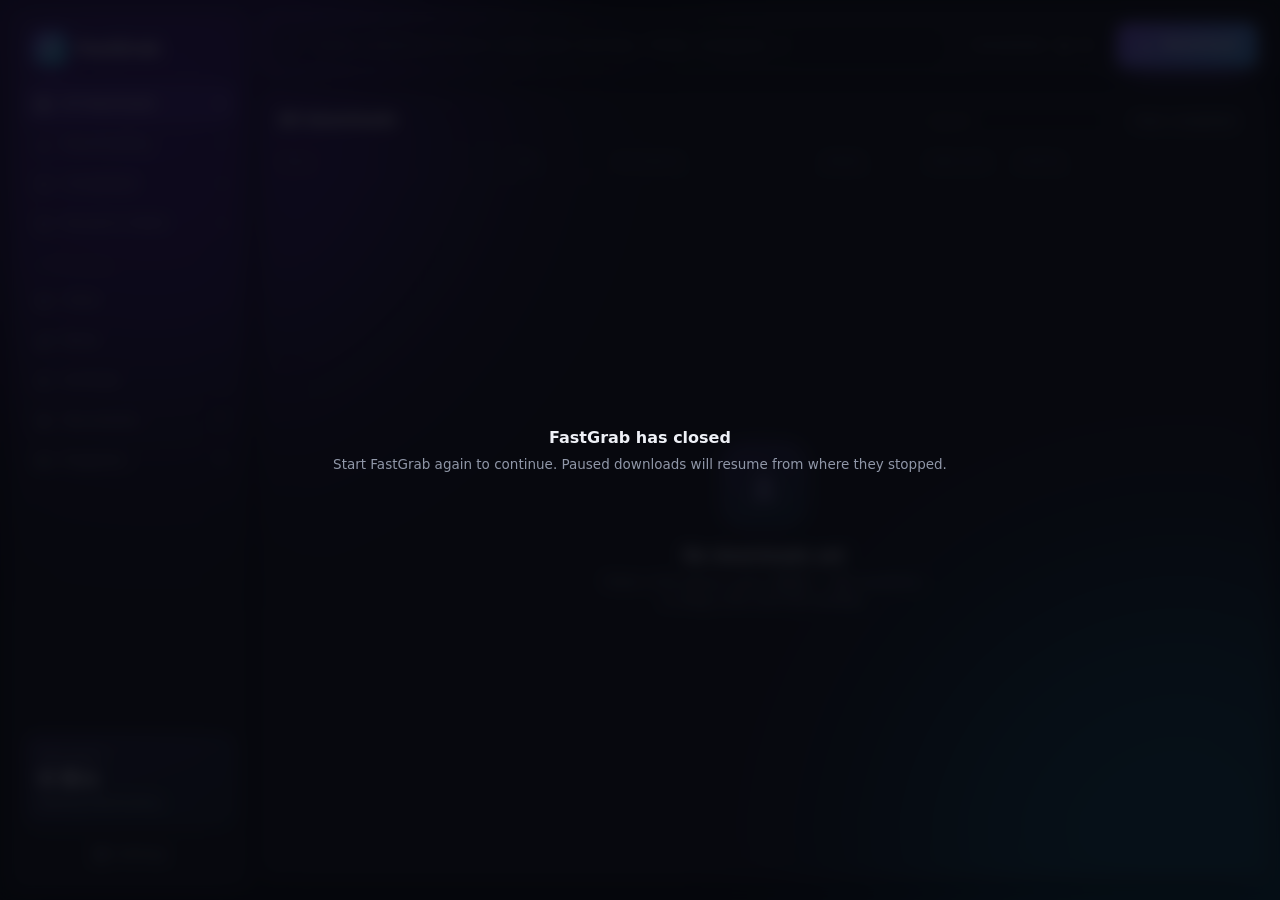
==== commit da5ea3eb: "v1.3.0: browser extension, scheduler, auto-update, Arabic/Hebrew, animations - extension/: Chrome/Ed" ====
--- a/ui/index.html
+++ b/ui/index.html
@@ -1,5 +1,5 @@
 <!DOCTYPE html>
-<html lang="en">
+<html lang="en" dir="ltr">
 <head>
 <meta charset="utf-8">
 <title>FastGrab</title>
@@ -13,160 +13,213 @@
   --a1:#8b5cf6; --a2:#22d3ee; --grad:linear-gradient(135deg,var(--a1),var(--a2));
   --ok:#34d399; --warn:#fbbf24; --bad:#f87171; --info:#60a5fa;
   --r:14px; --r-sm:9px;
+  --ease:cubic-bezier(.22,1,.36,1); --spring:cubic-bezier(.34,1.56,.64,1);
   --font:"Segoe UI Variable Text","Segoe UI",system-ui,-apple-system,"Helvetica Neue",Arial,sans-serif;
   --mono:"Cascadia Mono","SF Mono",Consolas,ui-monospace,monospace;
 }
 *{box-sizing:border-box}
 html,body{height:100%;margin:0}
 body{background:var(--bg);color:var(--text);font:13.5px/1.45 var(--font);overflow:hidden;-webkit-font-smoothing:antialiased;user-select:none}
-/* ambient light behind the glass */
+/* ambient light behind the glass, slowly drifting */
 body::before,body::after{content:"";position:fixed;border-radius:50%;filter:blur(110px);opacity:.38;pointer-events:none;z-index:0}
-body::before{width:620px;height:620px;left:-160px;top:-220px;background:#6d28d9}
-body::after{width:560px;height:560px;right:-180px;bottom:-240px;background:#0891b2}
-button{font:inherit;color:inherit;cursor:pointer;border:0;background:none}
+body::before{width:620px;height:620px;left:-160px;top:-220px;background:#6d28d9;animation:drift1 28s ease-in-out infinite alternate}
+body::after{width:560px;height:560px;right:-180px;bottom:-240px;background:#0891b2;animation:drift2 32s ease-in-out infinite alternate}
+@keyframes drift1{to{transform:translate(120px,80px) scale(1.12)}}
+@keyframes drift2{to{transform:translate(-110px,-70px) scale(1.1)}}
+button{font:inherit;color:inherit;cursor:pointer;border:0;background:none;transition:transform .15s var(--ease),background .15s,color .15s,border-color .15s,box-shadow .2s,filter .15s}
+button:active:not(:disabled){transform:scale(.96)}
 input,select{font:inherit;color:inherit}
-.app{position:relative;z-index:1;display:grid;grid-template-columns:232px 1fr;height:100vh;gap:12px;padding:12px}
+.app{position:relative;z-index:1;display:grid;grid-template-columns:236px 1fr;height:100vh;gap:12px;padding:12px}
 .glass{background:var(--panel);border:1px solid var(--line);border-radius:var(--r);backdrop-filter:blur(22px) saturate(140%);-webkit-backdrop-filter:blur(22px) saturate(140%);box-shadow:0 1px 0 rgba(255,255,255,.06) inset,0 20px 50px -20px rgba(0,0,0,.6)}
+.enter{animation:panelIn .6s var(--ease) both}
+@keyframes panelIn{from{opacity:0;transform:translateY(10px) scale(.99)}}
+.num,.tab{font-variant-numeric:tabular-nums}
+.ltr{direction:ltr;unicode-bidi:isolate}
 
 /* ---------- sidebar ---------- */
-.side{display:flex;flex-direction:column;padding:16px 12px;gap:4px}
+.side{display:flex;flex-direction:column;padding:16px 12px;gap:2px;position:relative;min-height:0;overflow-y:auto}
+.side::-webkit-scrollbar{width:0}
 .brand{display:flex;align-items:center;gap:10px;padding:2px 8px 18px}
-.logo{width:34px;height:34px;border-radius:10px;background:var(--grad);display:grid;place-items:center;box-shadow:0 8px 24px -6px rgba(139,92,246,.7)}
+.logo{width:34px;height:34px;border-radius:10px;background:var(--grad);display:grid;place-items:center;box-shadow:0 8px 24px -6px rgba(139,92,246,.7);flex:none}
+.logo svg{transition:transform .4s var(--spring)}
+.brand:hover .logo svg{transform:rotate(-12deg) scale(1.1)}
 .brand b{font-size:16px;letter-spacing:.2px}
 .brand small{display:block;color:var(--faint);font-size:11px;margin-top:-2px}
-.nav{display:flex;align-items:center;gap:10px;padding:9px 10px;border-radius:var(--r-sm);color:var(--muted);transition:background .15s,color .15s}
-.nav:hover{background:var(--panel-2);color:var(--text)}
-.nav.on{background:rgba(139,92,246,.16);color:var(--text);box-shadow:inset 0 0 0 1px rgba(139,92,246,.35)}
+.navs{position:relative;display:flex;flex-direction:column;gap:2px}
+.navind{position:absolute;inset-inline:0;top:0;height:38px;border-radius:var(--r-sm);background:rgba(139,92,246,.16);box-shadow:inset 0 0 0 1px rgba(139,92,246,.35);transition:transform .38s var(--ease),height .38s var(--ease),opacity .2s;pointer-events:none;opacity:0}
+.nav{position:relative;display:flex;align-items:center;gap:10px;padding:9px 10px;height:38px;border-radius:var(--r-sm);color:var(--muted);text-align:start;width:100%}
+.nav:hover{background:rgba(255,255,255,.04);color:var(--text)}
+.nav.on{color:var(--text)}
 .nav svg{width:17px;height:17px;flex:none}
-.nav .n{margin-left:auto;font-size:11.5px;color:var(--faint);font-variant-numeric:tabular-nums}
+.nav .n{margin-inline-start:auto;font-size:11.5px;color:var(--faint);font-variant-numeric:tabular-nums;transition:color .2s}
 .nav.on .n{color:#c4b5fd}
-.side .sec{font-size:10.5px;text-transform:uppercase;letter-spacing:1.1px;color:var(--faint);padding:16px 10px 6px}
-.side .grow{flex:1}
-.speedcard{padding:14px;border-radius:12px;background:linear-gradient(160deg,rgba(139,92,246,.18),rgba(34,211,238,.08));border:1px solid rgba(139,92,246,.25)}
+.nav .n.bump{animation:bump .4s var(--spring)}
+@keyframes bump{50%{transform:scale(1.45);color:#fff}}
+.side .sec{font-size:10.5px;text-transform:uppercase;letter-spacing:1.1px;color:var(--faint);padding:14px 10px 6px}
+.side .grow{flex:1;min-height:10px}
+.card{padding:12px 13px;border-radius:12px;margin-top:8px}
+.speedcard{background:linear-gradient(160deg,rgba(139,92,246,.18),rgba(34,211,238,.08));border:1px solid rgba(139,92,246,.25)}
 .speedcard .lbl{font-size:11px;color:var(--muted)}
 .speedcard .val{font-size:22px;font-weight:650;letter-spacing:-.3px;font-variant-numeric:tabular-nums}
 .speedcard .sub{font-size:11.5px;color:var(--muted)}
-.setting{padding:10px 8px 0}
-.setting label{display:block;font-size:11px;color:var(--faint);margin-bottom:5px}
-.folder{display:flex;gap:6px}
-.folder input{flex:1;min-width:0;background:rgba(0,0,0,.25);border:1px solid var(--line);border-radius:8px;padding:6px 8px;font-size:12px;color:var(--muted);outline:none}
-.folder input:focus{border-color:var(--a1);color:var(--text)}
-.mini-btn{padding:6px 9px;border-radius:8px;background:var(--panel-2);border:1px solid var(--line);font-size:12px}
-.mini-btn:hover{border-color:var(--line-2)}
+.updcard{background:rgba(52,211,153,.09);border:1px solid rgba(52,211,153,.3);display:none;animation:panelIn .5s var(--ease)}
+.updcard.on{display:block}
+.updcard b{display:block;font-size:12.5px}
+.updcard span{font-size:11.5px;color:var(--muted)}
+.updcard button{margin-top:8px;width:100%;height:30px;border-radius:8px;background:rgba(52,211,153,.18);color:#a7f3d0;font-size:12px;font-weight:600}
+.updcard button:hover{background:rgba(52,211,153,.28)}
+.schedcard{background:rgba(96,165,250,.08);border:1px solid rgba(96,165,250,.25);display:none;font-size:11.5px;color:var(--muted)}
+.schedcard.on{display:block}
+.schedcard b{color:#bfdbfe;display:block;font-size:12px}
+.sidebtns{display:flex;gap:6px;margin-top:10px}
+.sidebtn{flex:1;height:34px;border-radius:9px;border:1px solid var(--line);color:var(--muted);display:flex;align-items:center;justify-content:center;gap:7px;font-size:12.5px}
+.sidebtn:hover{color:var(--text);border-color:var(--line-2);background:var(--panel-2)}
+.sidebtn svg{width:16px;height:16px}
+.sidebtn:hover svg.gear{transform:rotate(60deg)}
+.sidebtn svg.gear{transition:transform .5s var(--ease)}
 
 /* ---------- main ---------- */
 .main{display:grid;grid-template-rows:auto 1fr auto;gap:12px;min-width:0;min-height:0}
 .addbar{display:flex;gap:10px;padding:10px;align-items:center}
-.url{flex:1;display:flex;align-items:center;gap:10px;background:rgba(0,0,0,.28);border:1px solid var(--line);border-radius:11px;padding:0 12px;height:44px;transition:border-color .15s,box-shadow .15s}
+.url{flex:1;display:flex;align-items:center;gap:10px;background:rgba(0,0,0,.28);border:1px solid var(--line);border-radius:11px;padding:0 12px;height:44px;transition:border-color .2s,box-shadow .25s}
 .url:focus-within{border-color:rgba(139,92,246,.7);box-shadow:0 0 0 4px rgba(139,92,246,.15)}
-.url svg{width:18px;height:18px;color:var(--faint);flex:none}
-.url input{flex:1;background:none;border:0;outline:none;font-size:14px;user-select:text}
+.url svg{width:18px;height:18px;color:var(--faint);flex:none;transition:color .2s,transform .3s var(--spring)}
+.url:focus-within svg{color:#c4b5fd;transform:rotate(-20deg)}
+.url input{flex:1;background:none;border:0;outline:none;font-size:14px;user-select:text;min-width:0}
 .url input::placeholder{color:var(--faint)}
-.conns{display:flex;align-items:center;gap:8px;height:44px;padding:0 12px;border-radius:11px;background:rgba(0,0,0,.28);border:1px solid var(--line);color:var(--muted);font-size:12.5px}
+.conns{display:flex;align-items:center;gap:8px;height:44px;padding:0 12px;border-radius:11px;background:rgba(0,0,0,.28);border:1px solid var(--line);color:var(--muted);font-size:12.5px;white-space:nowrap}
 .conns select{background:transparent;border:0;outline:none;color:var(--text);font-weight:600;cursor:pointer}
-.conns option{background:#151722}
-.go{height:44px;padding:0 20px;border-radius:11px;background:var(--grad);font-weight:650;color:white;display:flex;align-items:center;gap:8px;box-shadow:0 10px 28px -10px rgba(139,92,246,.9);transition:transform .12s,filter .15s}
-.go:hover{filter:brightness(1.08)}
-.go:active{transform:scale(.97)}
-.go svg{width:17px;height:17px}
+option{background:#151722;color:var(--text)}
+.go{height:44px;padding:0 20px;border-radius:11px;background:var(--grad);background-size:160% 160%;font-weight:650;color:white;display:flex;align-items:center;gap:8px;box-shadow:0 10px 28px -10px rgba(139,92,246,.9);white-space:nowrap;animation:gradmove 6s ease infinite}
+@keyframes gradmove{50%{background-position:100% 100%}}
+.go:hover{filter:brightness(1.1);box-shadow:0 14px 34px -10px rgba(139,92,246,1)}
+.go svg{width:17px;height:17px;transition:transform .3s var(--spring)}
+.go:hover svg{transform:translateY(2px)}
 
 .listwrap{display:flex;flex-direction:column;min-height:0;overflow:hidden}
 .listhead{display:flex;align-items:center;gap:12px;padding:14px 18px 10px}
 .listhead h2{margin:0;font-size:15px;font-weight:650}
 .listhead .hint{color:var(--faint);font-size:12px}
 .listhead .sp{flex:1}
-.search{display:flex;align-items:center;gap:7px;background:rgba(0,0,0,.25);border:1px solid var(--line);border-radius:9px;padding:0 10px;height:32px}
+.search{display:flex;align-items:center;gap:7px;background:rgba(0,0,0,.25);border:1px solid var(--line);border-radius:9px;padding:0 10px;height:32px;transition:border-color .2s}
+.search:focus-within{border-color:rgba(139,92,246,.6)}
 .search svg{width:14px;height:14px;color:var(--faint)}
 .search input{background:none;border:0;outline:none;width:170px;font-size:12.5px;user-select:text}
-.ghost{height:32px;padding:0 12px;border-radius:9px;border:1px solid var(--line);color:var(--muted);font-size:12.5px}
+.ghost{height:32px;padding:0 12px;border-radius:9px;border:1px solid var(--line);color:var(--muted);font-size:12.5px;white-space:nowrap}
 .ghost:hover{color:var(--text);border-color:var(--line-2)}
 
-.cols,.row{display:grid;grid-template-columns:minmax(220px,1fr) 92px minmax(170px,240px) 92px 78px 104px 96px;align-items:center;gap:12px;padding:0 18px}
+.cols,.row{display:grid;grid-template-columns:minmax(220px,1fr) 92px minmax(170px,240px) 92px 78px 116px 104px;align-items:center;gap:12px;padding:0 18px}
 .cols{font-size:11px;text-transform:uppercase;letter-spacing:.9px;color:var(--faint);height:30px;border-bottom:1px solid var(--line)}
-.rows{overflow-y:auto;flex:1;padding:4px 0 8px}
+.rows{overflow-y:auto;overflow-x:hidden;flex:1;padding:4px 0 8px}
 .rows::-webkit-scrollbar{width:10px}.rows::-webkit-scrollbar-thumb{background:rgba(255,255,255,.08);border-radius:10px;border:3px solid transparent;background-clip:content-box}
-.row{height:58px;margin:2px 8px;padding:0 10px;border-radius:11px;border:1px solid transparent;transition:background .12s,border-color .12s;animation:rowin .28s ease-out}
-@keyframes rowin{from{opacity:0;transform:translateY(-4px)}to{opacity:1;transform:none}}
+.row{height:58px;margin:2px 8px;padding:0 10px;border-radius:11px;border:1px solid transparent;transition:background .2s,border-color .2s,opacity .25s,transform .3s var(--ease),height .3s var(--ease),margin .3s var(--ease);animation:rowin .45s var(--ease) both;animation-delay:calc(var(--i,0) * 28ms)}
+@keyframes rowin{from{opacity:0;transform:translateY(-8px) scale(.985)}}
+.row.leaving{opacity:0;transform:translateX(24px);height:0;margin-top:0;margin-bottom:0;border-width:0;pointer-events:none}
+[dir=rtl] .row.leaving{transform:translateX(-24px)}
 .row:hover{background:rgba(255,255,255,.035)}
 .row.sel{background:rgba(139,92,246,.1);border-color:rgba(139,92,246,.35)}
+.row.celebrate{animation:celebrate 1.1s var(--ease)}
+@keyframes celebrate{0%{box-shadow:0 0 0 0 rgba(52,211,153,.5);background:rgba(52,211,153,.14)}100%{box-shadow:0 0 0 14px rgba(52,211,153,0)}}
+.row.celebrate .ficon{animation:pop .6s var(--spring)}
+@keyframes pop{40%{transform:scale(1.25) rotate(-6deg)}}
 .name{display:flex;align-items:center;gap:11px;min-width:0}
-.ficon{width:34px;height:34px;border-radius:9px;display:grid;place-items:center;flex:none;font-size:10px;font-weight:700;letter-spacing:.3px}
+.ficon{width:34px;height:34px;border-radius:9px;display:grid;place-items:center;flex:none;font-size:10px;font-weight:700;letter-spacing:.3px;position:relative}
+.ficon .from{position:absolute;bottom:-3px;inset-inline-end:-3px;width:15px;height:15px;border-radius:50%;background:#1e2130;border:1px solid var(--line-2);display:grid;place-items:center}
+.ficon .from svg{width:9px;height:9px;color:#93c5fd}
 .name .t{min-width:0}
 .name .fn{white-space:nowrap;overflow:hidden;text-overflow:ellipsis;font-weight:560}
 .name .host{font-size:11.5px;color:var(--faint);white-space:nowrap;overflow:hidden;text-overflow:ellipsis}
-.num{font-variant-numeric:tabular-nums;color:var(--muted);font-size:12.5px}
+.num{color:var(--muted);font-size:12.5px}
 .prog{display:flex;flex-direction:column;gap:5px}
 .bar{height:6px;border-radius:6px;background:rgba(255,255,255,.07);overflow:hidden;position:relative}
-.bar i{position:absolute;inset:0 auto 0 0;border-radius:6px;background:var(--grad);transition:width .45s ease}
+.bar i{position:absolute;inset-block:0;inset-inline-start:0;border-radius:6px;background:var(--grad);transition:width .55s var(--ease),background .4s}
 .bar.done i{background:var(--ok)}
 .bar.paused i{background:var(--warn)}
 .bar.failed i{background:var(--bad)}
-.bar.live i::after{content:"";position:absolute;inset:0;background:linear-gradient(90deg,transparent,rgba(255,255,255,.45),transparent);animation:shine 1.4s linear infinite}
-@keyframes shine{from{transform:translateX(-100%)}to{transform:translateX(100%)}}
+.bar.waiting i{background:rgba(96,165,250,.6)}
+.bar.live i{background-image:repeating-linear-gradient(-45deg,rgba(255,255,255,.18) 0 8px,transparent 8px 16px),var(--grad);background-size:22px 22px,100% 100%;animation:stripes .7s linear infinite}
+[dir=rtl] .bar.live i{animation-direction:reverse}
+@keyframes stripes{to{background-position:22px 0,0 0}}
 .prog .pct{font-size:11.5px;color:var(--muted);font-variant-numeric:tabular-nums}
-.pill{justify-self:start;font-size:11.5px;font-weight:600;padding:3px 9px;border-radius:20px;display:inline-flex;align-items:center;gap:6px}
-.pill::before{content:"";width:6px;height:6px;border-radius:50%;background:currentColor}
+.pill{justify-self:start;font-size:11.5px;font-weight:600;padding:3px 9px;border-radius:20px;display:inline-flex;align-items:center;gap:6px;transition:background .3s,color .3s;white-space:nowrap}
+.pill::before{content:"";width:6px;height:6px;border-radius:50%;background:currentColor;flex:none}
 .pill.downloading{color:#93c5fd;background:rgba(96,165,250,.12)}
 .pill.downloading::before{animation:pulse 1.2s ease-in-out infinite}
 .pill.connecting{color:#c4b5fd;background:rgba(139,92,246,.14)}
+.pill.connecting::before{animation:pulse .7s ease-in-out infinite}
 .pill.queued{color:var(--muted);background:rgba(255,255,255,.06)}
+.pill.scheduled{color:#93c5fd;background:rgba(96,165,250,.08)}
 .pill.paused{color:var(--warn);background:rgba(251,191,36,.12)}
 .pill.completed{color:var(--ok);background:rgba(52,211,153,.12)}
 .pill.failed{color:var(--bad);background:rgba(248,113,113,.12)}
 @keyframes pulse{50%{opacity:.3}}
 .acts{display:flex;gap:4px;justify-content:flex-end}
-.ib{width:30px;height:30px;border-radius:8px;display:grid;place-items:center;color:var(--muted);transition:background .12s,color .12s}
+.ib{width:30px;height:30px;border-radius:8px;display:grid;place-items:center;color:var(--muted)}
 .ib:hover{background:var(--panel-2);color:var(--text)}
 .ib.danger:hover{color:var(--bad);background:rgba(248,113,113,.1)}
-.ib.confirm{color:var(--bad);background:rgba(248,113,113,.16)}
+.ib.confirm{color:var(--bad);background:rgba(248,113,113,.16);animation:shake .35s}
+@keyframes shake{25%{transform:translateX(-2px)}75%{transform:translateX(2px)}}
 .ib svg{width:16px;height:16px}
 
 .empty{flex:1;display:grid;place-items:center;text-align:center;color:var(--muted);padding:40px}
-.empty .art{width:86px;height:86px;border-radius:24px;margin:0 auto 16px;background:linear-gradient(160deg,rgba(139,92,246,.25),rgba(34,211,238,.12));border:1px solid rgba(139,92,246,.3);display:grid;place-items:center}
+.empty .art{width:86px;height:86px;border-radius:24px;margin:0 auto 16px;background:linear-gradient(160deg,rgba(139,92,246,.25),rgba(34,211,238,.12));border:1px solid rgba(139,92,246,.3);display:grid;place-items:center;animation:float 4s ease-in-out infinite}
+@keyframes float{50%{transform:translateY(-8px)}}
 .empty .art svg{width:40px;height:40px;color:#c4b5fd}
 .empty h3{color:var(--text);margin:0 0 6px;font-size:16px}
 .empty p{margin:0;font-size:13px}
 .empty kbd{font:11.5px var(--mono);padding:2px 6px;border-radius:5px;border:1px solid var(--line-2);background:var(--panel-2)}
 
 /* ---------- details ---------- */
-.details{display:grid;grid-template-columns:1fr 300px;gap:18px;padding:16px 18px;min-height:0}
+.details{display:grid;grid-template-columns:1fr 300px;gap:18px;padding:16px 18px;min-height:0;animation:panelIn .45s var(--ease)}
 .details.hide{display:none}
 .dleft{min-width:0;display:flex;flex-direction:column;gap:12px}
 .dtitle{display:flex;align-items:center;gap:10px;min-width:0}
 .dtitle b{font-size:14px;white-space:nowrap;overflow:hidden;text-overflow:ellipsis}
-.dtitle span{font-size:12px;color:var(--faint)}
-.lbl2{display:flex;justify-content:space-between;font-size:11px;text-transform:uppercase;letter-spacing:.9px;color:var(--faint);margin-bottom:6px}
-.lbl2 em{font-style:normal;text-transform:none;letter-spacing:0;color:var(--muted)}
+.dtitle span{font-size:12px;color:var(--faint);white-space:nowrap}
+.d-thumb{width:64px;height:36px;border-radius:6px;object-fit:cover;border:1px solid var(--line);display:none;flex:none}
+.lbl2{display:flex;justify-content:space-between;gap:10px;font-size:11px;text-transform:uppercase;letter-spacing:.9px;color:var(--faint);margin-bottom:6px}
+.lbl2 em{font-style:normal;text-transform:none;letter-spacing:0;color:var(--muted);white-space:nowrap;overflow:hidden;text-overflow:ellipsis}
 canvas{display:block;width:100%}
 #segs{height:34px;border-radius:8px}
 #graph{height:74px}
-.info{display:grid;grid-template-columns:auto 1fr;gap:7px 14px;font-size:12.5px;align-content:start}
+.info{display:grid;grid-template-columns:auto 1fr;gap:7px 14px;font-size:12.5px;align-content:start;margin:0}
 .info dt{color:var(--faint)}
 .info dd{margin:0;color:var(--text);white-space:nowrap;overflow:hidden;text-overflow:ellipsis;font-variant-numeric:tabular-nums;user-select:text}
 .dbtns{display:flex;gap:8px;margin-top:12px}
 .dbtns button{flex:1;height:34px;border-radius:9px;border:1px solid var(--line);background:var(--panel-2);font-size:12.5px}
-.dbtns button:hover{border-color:var(--line-2)}
+.dbtns button:hover:not(:disabled){border-color:var(--line-2)}
 .dbtns button:disabled{opacity:.35;cursor:default}
 
 /* ---------- toasts / overlays ---------- */
-.toasts{position:fixed;right:26px;top:92px;display:flex;flex-direction:column;gap:10px;z-index:10}
-.toast{min-width:280px;max-width:380px;padding:12px 14px;border-radius:12px;background:rgba(22,24,34,.92);border:1px solid var(--line-2);backdrop-filter:blur(20px);display:flex;gap:11px;align-items:flex-start;box-shadow:0 18px 40px -12px rgba(0,0,0,.7);animation:tin .25s ease-out}
-.toast.out{animation:tout .25s ease-in forwards}
-@keyframes tin{from{opacity:0;transform:translateY(-8px) scale(.98)}}
-@keyframes tout{to{opacity:0;transform:translateY(-8px)}}
-.toast .dot{width:8px;height:8px;border-radius:50%;margin-top:6px;flex:none}
+.toasts{position:fixed;inset-inline-end:26px;top:92px;display:flex;flex-direction:column;gap:10px;z-index:40}
+.toast{min-width:280px;max-width:380px;padding:12px 14px;border-radius:12px;background:rgba(22,24,34,.94);border:1px solid var(--line-2);backdrop-filter:blur(20px);display:flex;gap:11px;align-items:flex-start;box-shadow:0 18px 40px -12px rgba(0,0,0,.7);animation:tin .4s var(--spring)}
+.toast.out{animation:tout .3s var(--ease) forwards}
+@keyframes tin{from{opacity:0;transform:translateY(-10px) scale(.95)}}
+@keyframes tout{to{opacity:0;transform:translateY(-8px) scale(.97)}}
+.toast .dot{width:8px;height:8px;border-radius:50%;margin-top:6px;flex:none;box-shadow:0 0 0 0 currentColor;animation:ring 1.2s ease-out}
+@keyframes ring{from{box-shadow:0 0 0 0 rgba(255,255,255,.35)}to{box-shadow:0 0 0 10px rgba(255,255,255,0)}}
 .toast b{display:block;font-size:13px}
-.toast span{font-size:12px;color:var(--muted);word-break:break-all}
-.drop{position:fixed;inset:12px;border-radius:18px;border:2px dashed rgba(139,92,246,.8);background:rgba(76,29,149,.25);backdrop-filter:blur(6px);display:none;place-items:center;z-index:20;font-size:18px;font-weight:600}
-.drop.on{display:grid}
-.offline{position:fixed;inset:0;background:rgba(7,8,13,.85);backdrop-filter:blur(8px);display:none;place-items:center;z-index:30;text-align:center;color:var(--muted)}
-.offline.on{display:grid}
-/* video picker */
-.modal{position:fixed;inset:0;background:rgba(5,6,10,.62);backdrop-filter:blur(6px);display:none;place-items:center;z-index:25}
-.modal.on{display:grid}
-.mbox{width:560px;max-width:calc(100vw - 40px);border-radius:18px;background:rgba(20,22,32,.96);border:1px solid var(--line-2);box-shadow:0 30px 80px -20px rgba(0,0,0,.8);padding:22px;animation:tin .2s ease-out}
+.toast span{font-size:12px;color:var(--muted);word-break:break-word}
+.drop{position:fixed;inset:12px;border-radius:18px;border:2px dashed rgba(139,92,246,.8);background:rgba(76,29,149,.25);backdrop-filter:blur(6px);display:grid;place-items:center;z-index:20;font-size:18px;font-weight:600;opacity:0;pointer-events:none;transition:opacity .2s;transform:scale(1.01)}
+.drop.on{opacity:1}
+.overlay{position:fixed;inset:0;background:rgba(7,8,13,.85);backdrop-filter:blur(8px);display:grid;place-items:center;z-index:60;text-align:center;color:var(--muted);opacity:0;pointer-events:none;transition:opacity .3s}
+.overlay.on{opacity:1;pointer-events:auto}
+.overlay b{display:block;color:var(--text);font-size:16px;margin-bottom:6px}
+.powerbar{position:fixed;top:18px;left:50%;transform:translate(-50%,-140%);z-index:45;display:flex;align-items:center;gap:14px;padding:10px 12px 10px 16px;border-radius:14px;background:rgba(40,20,24,.95);border:1px solid rgba(248,113,113,.45);box-shadow:0 20px 50px -14px rgba(0,0,0,.8);transition:transform .45s var(--spring)}
+.powerbar.on{transform:translate(-50%,0)}
+.powerbar b{font-size:13.5px}
+.powerbar .cd{font:600 20px var(--font);color:#fecaca;font-variant-numeric:tabular-nums;min-width:34px;text-align:center}
+.powerbar button{height:32px;padding:0 14px;border-radius:9px;background:rgba(248,113,113,.2);color:#fecaca;font-weight:600}
+.powerbar button:hover{background:rgba(248,113,113,.32)}
+
+/* ---------- modals ---------- */
+.modal{position:fixed;inset:0;background:rgba(5,6,10,.62);backdrop-filter:blur(6px);display:grid;place-items:center;z-index:25;opacity:0;pointer-events:none;transition:opacity .25s var(--ease)}
+.modal.on{opacity:1;pointer-events:auto}
+.mbox{width:560px;max-width:calc(100vw - 40px);max-height:calc(100vh - 40px);overflow-y:auto;border-radius:18px;background:rgba(20,22,32,.97);border:1px solid var(--line-2);box-shadow:0 30px 80px -20px rgba(0,0,0,.8);padding:22px;transform:translateY(14px) scale(.96);transition:transform .4s var(--spring)}
+.modal.on .mbox{transform:none}
+.mbox::-webkit-scrollbar{width:8px}.mbox::-webkit-scrollbar-thumb{background:rgba(255,255,255,.1);border-radius:8px}
 .mhead{display:flex;align-items:center;gap:10px;margin-bottom:14px}
-.mhead b{font-size:15px}.mhead .x{margin-left:auto}
+.mhead b{font-size:15px}.mhead .x{margin-inline-start:auto}
 .vinfo{display:flex;gap:14px;align-items:flex-start;margin-bottom:16px}
 .vthumb{width:176px;height:99px;border-radius:10px;object-fit:cover;background:#111522;flex:none;border:1px solid var(--line)}
 .vmeta{min-width:0}
@@ -184,106 +237,353 @@
 @keyframes rot{to{transform:rotate(360deg)}}
 .mcenter{text-align:center;color:var(--muted);padding:10px 0 4px}
 .mcenter p{margin:6px 0 14px;font-size:13px}
-.d-thumb{width:64px;height:36px;border-radius:6px;object-fit:cover;border:1px solid var(--line);display:none}
-.offline b{display:block;color:var(--text);font-size:16px;margin-bottom:6px}
+.skel{border-radius:8px;background:linear-gradient(90deg,rgba(255,255,255,.04),rgba(255,255,255,.1),rgba(255,255,255,.04));background-size:200% 100%;animation:shimmer 1.2s linear infinite}
+@keyframes shimmer{to{background-position:-200% 0}}
+
+/* settings */
+.settings .mbox{width:640px;padding:0}
+.settings .mhead{padding:20px 22px 0;margin-bottom:10px}
+.stabs{display:flex;gap:4px;padding:0 22px;border-bottom:1px solid var(--line);position:relative}
+.stab{padding:10px 12px;color:var(--muted);font-size:13px;position:relative}
+.stab.on{color:var(--text)}
+.stabind{position:absolute;bottom:-1px;height:2px;border-radius:2px;background:var(--grad);transition:left .35s var(--ease),width .35s var(--ease),right .35s var(--ease)}
+.spanes{padding:18px 22px 22px;min-height:360px}
+.spane{display:none;animation:paneIn .35s var(--ease)}
+.spane.on{display:block}
+@keyframes paneIn{from{opacity:0;transform:translateY(6px)}}
+.srow{display:flex;align-items:center;gap:14px;padding:12px 0;border-bottom:1px solid var(--line)}
+.srow:last-child{border-bottom:0}
+.srow .lab{flex:1;min-width:0}
+.srow .lab b{display:block;font-size:13.5px;font-weight:600}
+.srow .lab span{display:block;font-size:12px;color:var(--muted);margin-top:2px}
+.seg{display:inline-flex;background:rgba(0,0,0,.3);border:1px solid var(--line);border-radius:10px;padding:3px;gap:2px;position:relative}
+.seg button{position:relative;z-index:1;padding:6px 12px;border-radius:7px;font-size:12.5px;color:var(--muted);white-space:nowrap}
+.seg button.on{color:#fff}
+.seg .segind{position:absolute;top:3px;bottom:3px;border-radius:7px;background:rgba(139,92,246,.35);box-shadow:inset 0 0 0 1px rgba(139,92,246,.7);transition:left .35s var(--ease),width .35s var(--ease)}
+.inp{background:rgba(0,0,0,.3);border:1px solid var(--line);border-radius:9px;padding:7px 10px;outline:none;color:var(--text);font-size:13px}
+.inp:focus{border-color:rgba(139,92,246,.7)}
+select.inp{cursor:pointer}
+input[type=time].inp{color-scheme:dark;width:116px}
+.dirbox{display:flex;gap:6px;width:310px}
+.dirbox .inp{flex:1;min-width:0;font-size:12px}
+.tog{width:40px;height:23px;border-radius:20px;background:#2a2d3a;position:relative;flex:none;transition:background .25s}
+.tog::after{content:"";position:absolute;top:3px;inset-inline-start:3px;width:17px;height:17px;border-radius:50%;background:#fff;transition:transform .35s var(--spring);box-shadow:0 2px 6px rgba(0,0,0,.4)}
+.tog.on{background:var(--a1)}
+.tog.on::after{transform:translateX(17px)}
+[dir=rtl] .tog.on::after{transform:translateX(-17px)}
+.sbtn{height:34px;padding:0 14px;border-radius:9px;border:1px solid var(--line-2);background:var(--panel-2);font-size:12.5px;white-space:nowrap}
+.sbtn:hover:not(:disabled){border-color:rgba(139,92,246,.6)}
+.sbtn:disabled{opacity:.4;cursor:default}
+.sbtn.primary{background:var(--grad);border:0;color:#fff;font-weight:600}
+.keybox{display:flex;gap:6px;align-items:center}
+.keybox code{font:12.5px var(--mono);background:rgba(0,0,0,.35);border:1px solid var(--line);border-radius:8px;padding:7px 10px;direction:ltr;user-select:all;max-width:260px;overflow:hidden;text-overflow:ellipsis;white-space:nowrap}
+.steps{margin:6px 0 0;padding-inline-start:20px;color:var(--muted);font-size:12.5px;line-height:1.7}
+.steps code{font:11.5px var(--mono);color:#c4b5fd}
+.statusline{display:flex;align-items:center;gap:8px;font-size:12.5px;color:var(--muted)}
+.statusline i{width:8px;height:8px;border-radius:50%;background:var(--faint);flex:none}
+.statusline.ok i{background:var(--ok);box-shadow:0 0 0 4px rgba(52,211,153,.15)}
+.statusline.warn i{background:var(--warn)}
+.updbox{border-radius:12px;padding:12px 14px;margin-top:12px;background:rgba(52,211,153,.08);border:1px solid rgba(52,211,153,.28);display:none}
+.updbox.on{display:block;animation:panelIn .4s var(--ease)}
+.updbox b{display:block}
+.updbox pre{white-space:pre-wrap;font:12px var(--font);color:var(--muted);margin:6px 0 10px;max-height:120px;overflow:auto}
+
+@media (prefers-reduced-motion: reduce){
+  *,*::before,*::after{animation-duration:.01ms !important;animation-iteration-count:1 !important;transition-duration:.01ms !important}
+}
 </style>
 </head>
 <body>
 <div class="app">
   <!-- sidebar -->
-  <aside class="side glass">
+  <aside class="side glass enter">
     <div class="brand">
       <div class="logo"><svg width="18" height="18" viewBox="0 0 24 24"><path d="M13.5 2 5 14h6l-1.5 8L19 9.5h-6z" fill="#fff"/></svg></div>
-      <div><b>FastGrab</b><small id="ver">download manager</small></div>
+      <div><b>FastGrab</b><small id="ver" class="ltr"></small></div>
     </div>
-    <button class="nav on" data-f="all"><svg viewBox="0 0 24 24" fill="none" stroke="currentColor" stroke-width="1.8"><rect x="3" y="3" width="7" height="7" rx="2"/><rect x="14" y="3" width="7" height="7" rx="2"/><rect x="3" y="14" width="7" height="7" rx="2"/><rect x="14" y="14" width="7" height="7" rx="2"/></svg>All downloads<span class="n" id="n-all">0</span></button>
-    <button class="nav" data-f="active"><svg viewBox="0 0 24 24" fill="none" stroke="currentColor" stroke-width="1.8"><path d="M12 4v12m0 0-5-5m5 5 5-5M5 20h14"/></svg>Downloading<span class="n" id="n-active">0</span></button>
-    <button class="nav" data-f="completed"><svg viewBox="0 0 24 24" fill="none" stroke="currentColor" stroke-width="1.8"><circle cx="12" cy="12" r="9"/><path d="m8 12.5 2.7 2.7L16 9.8"/></svg>Completed<span class="n" id="n-completed">0</span></button>
-    <button class="nav" data-f="stopped"><svg viewBox="0 0 24 24" fill="none" stroke="currentColor" stroke-width="1.8"><circle cx="12" cy="12" r="9"/><path d="M10 9v6m4-6v6"/></svg>Paused &amp; failed<span class="n" id="n-stopped">0</span></button>
-
-    <div class="sec">Categories</div>
-    <button class="nav" data-f="video"><svg viewBox="0 0 24 24" fill="none" stroke="currentColor" stroke-width="1.8"><rect x="3" y="5" width="18" height="14" rx="3"/><path d="m10 9 5 3-5 3z"/></svg>Video<span class="n" id="n-video">0</span></button>
-    <button class="nav" data-f="audio"><svg viewBox="0 0 24 24" fill="none" stroke="currentColor" stroke-width="1.8"><path d="M9 18V6l11-2v12"/><circle cx="6" cy="18" r="3"/><circle cx="17" cy="16" r="3"/></svg>Music<span class="n" id="n-audio">0</span></button>
-    <button class="nav" data-f="archive"><svg viewBox="0 0 24 24" fill="none" stroke="currentColor" stroke-width="1.8"><rect x="4" y="3" width="16" height="18" rx="3"/><path d="M12 3v2m0 3v2m0 3v2"/></svg>Archives<span class="n" id="n-archive">0</span></button>
-    <button class="nav" data-f="doc"><svg viewBox="0 0 24 24" fill="none" stroke="currentColor" stroke-width="1.8"><path d="M14 3H7a2 2 0 0 0-2 2v14a2 2 0 0 0 2 2h10a2 2 0 0 0 2-2V8z"/><path d="M14 3v5h5M9 13h6M9 17h4"/></svg>Documents<span class="n" id="n-doc">0</span></button>
-    <button class="nav" data-f="app"><svg viewBox="0 0 24 24" fill="none" stroke="currentColor" stroke-width="1.8"><rect x="3" y="4" width="18" height="16" rx="3"/><path d="M3 9h18"/></svg>Programs<span class="n" id="n-app">0</span></button>
+    <div class="navs" id="navs">
+      <div class="navind" id="navind"></div>
+      <button class="nav on" data-f="all"><svg viewBox="0 0 24 24" fill="none" stroke="currentColor" stroke-width="1.8"><rect x="3" y="3" width="7" height="7" rx="2"/><rect x="14" y="3" width="7" height="7" rx="2"/><rect x="3" y="14" width="7" height="7" rx="2"/><rect x="14" y="14" width="7" height="7" rx="2"/></svg><span data-t="f_all"></span><span class="n" id="n-all">0</span></button>
+      <button class="nav" data-f="active"><svg viewBox="0 0 24 24" fill="none" stroke="currentColor" stroke-width="1.8"><path d="M12 4v12m0 0-5-5m5 5 5-5M5 20h14"/></svg><span data-t="f_active"></span><span class="n" id="n-active">0</span></button>
+      <button class="nav" data-f="completed"><svg viewBox="0 0 24 24" fill="none" stroke="currentColor" stroke-width="1.8"><circle cx="12" cy="12" r="9"/><path d="m8 12.5 2.7 2.7L16 9.8"/></svg><span data-t="f_completed"></span><span class="n" id="n-completed">0</span></button>
+      <button class="nav" data-f="stopped"><svg viewBox="0 0 24 24" fill="none" stroke="currentColor" stroke-width="1.8"><circle cx="12" cy="12" r="9"/><path d="M10 9v6m4-6v6"/></svg><span data-t="f_stopped"></span><span class="n" id="n-stopped">0</span></button>
+      <div class="sec" data-t="categories"></div>
+      <button class="nav" data-f="video"><svg viewBox="0 0 24 24" fill="none" stroke="currentColor" stroke-width="1.8"><rect x="3" y="5" width="18" height="14" rx="3"/><path d="m10 9 5 3-5 3z"/></svg><span data-t="f_video"></span><span class="n" id="n-video">0</span></button>
+      <button class="nav" data-f="audio"><svg viewBox="0 0 24 24" fill="none" stroke="currentColor" stroke-width="1.8"><path d="M9 18V6l11-2v12"/><circle cx="6" cy="18" r="3"/><circle cx="17" cy="16" r="3"/></svg><span data-t="f_audio"></span><span class="n" id="n-audio">0</span></button>
+      <button class="nav" data-f="archive"><svg viewBox="0 0 24 24" fill="none" stroke="currentColor" stroke-width="1.8"><rect x="4" y="3" width="16" height="18" rx="3"/><path d="M12 3v2m0 3v2m0 3v2"/></svg><span data-t="f_archive"></span><span class="n" id="n-archive">0</span></button>
+      <button class="nav" data-f="doc"><svg viewBox="0 0 24 24" fill="none" stroke="currentColor" stroke-width="1.8"><path d="M14 3H7a2 2 0 0 0-2 2v14a2 2 0 0 0 2 2h10a2 2 0 0 0 2-2V8z"/><path d="M14 3v5h5M9 13h6M9 17h4"/></svg><span data-t="f_doc"></span><span class="n" id="n-doc">0</span></button>
+      <button class="nav" data-f="app"><svg viewBox="0 0 24 24" fill="none" stroke="currentColor" stroke-width="1.8"><rect x="3" y="4" width="18" height="16" rx="3"/><path d="M3 9h18"/></svg><span data-t="f_app"></span><span class="n" id="n-app">0</span></button>
+    </div>
 
     <div class="grow"></div>
-    <div class="speedcard">
-      <div class="lbl">Total speed</div>
-      <div class="val" id="tspeed">0 B/s</div>
-      <div class="sub" id="tsub">Nothing downloading</div>
+    <div class="card updcard" id="updcard"><b id="updtitle"></b><span id="updsub"></span><button id="updbtn"></button></div>
+    <div class="card schedcard" id="schedcard"><b id="schedtitle"></b><span id="schedsub"></span></div>
+    <div class="card speedcard">
+      <div class="lbl" data-t="total_speed"></div>
+      <div class="val ltr" id="tspeed">0 B/s</div>
+      <div class="sub" id="tsub"></div>
     </div>
-    <div class="setting">
-      <label>Save to</label>
-      <div class="folder"><input id="dir" spellcheck="false" title="Download folder"><button class="mini-btn" id="pick">Change</button></div>
+    <div class="sidebtns">
+      <button class="sidebtn" id="openSettings"><svg class="gear" viewBox="0 0 24 24" fill="none" stroke="currentColor" stroke-width="1.8"><circle cx="12" cy="12" r="3"/><path d="M19.4 15a1.7 1.7 0 0 0 .3 1.8l.1.1a2 2 0 1 1-2.8 2.8l-.1-.1a1.7 1.7 0 0 0-1.8-.3 1.7 1.7 0 0 0-1 1.5V21a2 2 0 1 1-4 0v-.1a1.7 1.7 0 0 0-1.1-1.5 1.7 1.7 0 0 0-1.8.3l-.1.1a2 2 0 1 1-2.8-2.8l.1-.1a1.7 1.7 0 0 0 .3-1.8 1.7 1.7 0 0 0-1.5-1H3a2 2 0 1 1 0-4h.1a1.7 1.7 0 0 0 1.5-1.1 1.7 1.7 0 0 0-.3-1.8l-.1-.1a2 2 0 1 1 2.8-2.8l.1.1a1.7 1.7 0 0 0 1.8.3H9a1.7 1.7 0 0 0 1-1.5V3a2 2 0 1 1 4 0v.1a1.7 1.7 0 0 0 1 1.5 1.7 1.7 0 0 0 1.8-.3l.1-.1a2 2 0 1 1 2.8 2.8l-.1.1a1.7 1.7 0 0 0-.3 1.8V9a1.7 1.7 0 0 0 1.5 1H21a2 2 0 1 1 0 4h-.1a1.7 1.7 0 0 0-1.5 1z"/></svg><span data-t="settings"></span></button>
     </div>
   </aside>
 
   <!-- main -->
   <main class="main">
-    <div class="addbar glass">
+    <div class="addbar glass enter" style="animation-delay:.05s">
       <div class="url">
         <svg viewBox="0 0 24 24" fill="none" stroke="currentColor" stroke-width="1.8"><path d="M10 14a4.5 4.5 0 0 0 6.4 0l3-3a4.5 4.5 0 0 0-6.4-6.4l-1 1"/><path d="M14 10a4.5 4.5 0 0 0-6.4 0l-3 3a4.5 4.5 0 0 0 6.4 6.4l1-1"/></svg>
-        <input id="url" placeholder="Paste a download link or a video link (YouTube, TikTok, Instagram…)" spellcheck="false" autocomplete="off">
+        <input id="url" spellcheck="false" autocomplete="off" dir="auto">
       </div>
-      <div class="conns" title="How many connections to use">Connections
-        <select id="conns"><option>1</option><option>2</option><option>4</option><option selected>8</option><option>12</option><option>16</option><option>24</option><option>32</option></select>
+      <div class="conns"><span data-t="connections"></span>
+        <select id="conns"><option>1</option><option>2</option><option>4</option><option>8</option><option>12</option><option>16</option><option>24</option><option>32</option></select>
       </div>
-      <button class="go" id="go"><svg viewBox="0 0 24 24" fill="none" stroke="currentColor" stroke-width="2.2"><path d="M12 4v12m0 0-5-5m5 5 5-5M5 20h14"/></svg>Download</button>
+      <button class="go" id="go"><svg viewBox="0 0 24 24" fill="none" stroke="currentColor" stroke-width="2.2"><path d="M12 4v12m0 0-5-5m5 5 5-5M5 20h14"/></svg><span data-t="download"></span></button>
     </div>
 
-    <section class="listwrap glass">
+    <section class="listwrap glass enter" style="animation-delay:.1s">
       <div class="listhead">
-        <h2 id="title">All downloads</h2><span class="hint" id="hint"></span>
+        <h2 id="title"></h2><span class="hint" id="hint"></span>
         <span class="sp"></span>
-        <div class="search"><svg viewBox="0 0 24 24" fill="none" stroke="currentColor" stroke-width="2"><circle cx="11" cy="11" r="7"/><path d="m20 20-3.5-3.5"/></svg><input id="q" placeholder="Search" spellcheck="false"></div>
-        <button class="ghost" id="clear">Clear completed</button>
+        <div class="search"><svg viewBox="0 0 24 24" fill="none" stroke="currentColor" stroke-width="2"><circle cx="11" cy="11" r="7"/><path d="m20 20-3.5-3.5"/></svg><input id="q" spellcheck="false" dir="auto"></div>
+        <button class="ghost" id="clear" data-t="clear_completed"></button>
       </div>
-      <div class="cols"><span>Name</span><span>Size</span><span>Progress</span><span>Speed</span><span>Time left</span><span>Status</span><span></span></div>
+      <div class="cols"><span data-t="c_name"></span><span data-t="c_size"></span><span data-t="c_progress"></span><span data-t="c_speed"></span><span data-t="c_left"></span><span data-t="c_status"></span><span></span></div>
       <div class="rows" id="rows"></div>
       <div class="empty" id="empty">
         <div>
           <div class="art"><svg viewBox="0 0 24 24" fill="none" stroke="currentColor" stroke-width="1.6"><path d="M12 4v12m0 0-5-5m5 5 5-5M5 20h14"/></svg></div>
-          <h3>No downloads yet</h3>
-          <p>Paste a link above, press <kbd>Ctrl</kbd> + <kbd>V</kbd> anywhere,<br>or drag a link onto this window.</p>
+          <h3 id="emptyTitle"></h3>
+          <p id="emptyText"></p>
         </div>
       </div>
     </section>
 
     <section class="details glass hide" id="details">
       <div class="dleft">
-        <div class="dtitle"><img class="d-thumb" id="d-thumb" alt=""><b id="d-name"></b><span id="d-sub"></span></div>
+        <div class="dtitle"><img class="d-thumb" id="d-thumb" alt=""><b id="d-name" dir="auto"></b><span id="d-sub" class="ltr"></span></div>
         <div>
-          <div class="lbl2"><span>Connections map</span><em id="d-conns"></em></div>
+          <div class="lbl2"><span data-t="conn_map"></span><em id="d-conns"></em></div>
           <canvas id="segs"></canvas>
         </div>
         <div>
-          <div class="lbl2"><span>Speed</span><em id="d-speed"></em></div>
+          <div class="lbl2"><span data-t="speed"></span><em id="d-speed"></em></div>
           <canvas id="graph"></canvas>
         </div>
       </div>
       <div>
         <dl class="info">
-          <dt>Status</dt><dd id="d-status"></dd>
-          <dt>Downloaded</dt><dd id="d-done"></dd>
-          <dt>Saved to</dt><dd id="d-dir"></dd>
-          <dt>Source</dt><dd id="d-url"></dd>
-          <dt>Resume</dt><dd id="d-res"></dd>
-          <dt>Added</dt><dd id="d-added"></dd>
+          <dt data-t="i_status"></dt><dd id="d-status"></dd>
+          <dt data-t="i_done"></dt><dd id="d-done"></dd>
+          <dt data-t="i_saved"></dt><dd id="d-dir" dir="ltr"></dd>
+          <dt data-t="i_source"></dt><dd id="d-url" dir="ltr"></dd>
+          <dt data-t="i_resume"></dt><dd id="d-res"></dd>
+          <dt data-t="i_added"></dt><dd id="d-added"></dd>
         </dl>
-        <div class="dbtns"><button id="d-open">Open file</button><button id="d-folder">Show in folder</button></div>
+        <div class="dbtns"><button id="d-open" data-t="open_file"></button><button id="d-folder" data-t="show_folder"></button></div>
       </div>
     </section>
   </main>
 </div>
+
 <div class="modal" id="vmodal"><div class="mbox" id="vbox"></div></div>
+
+<div class="modal settings" id="smodal"><div class="mbox">
+  <div class="mhead"><b data-t="settings"></b><button class="ib x" data-close="smodal"><svg viewBox="0 0 24 24" fill="none" stroke="currentColor" stroke-width="2"><path d="M6 6l12 12M18 6 6 18"/></svg></button></div>
+  <div class="stabs" id="stabs">
+    <button class="stab on" data-p="general" data-t="s_general"></button>
+    <button class="stab" data-p="schedule" data-t="s_schedule"></button>
+    <button class="stab" data-p="updates" data-t="s_updates"></button>
+    <button class="stab" data-p="browser" data-t="s_browser"></button>
+    <div class="stabind" id="stabind"></div>
+  </div>
+  <div class="spanes">
+    <div class="spane on" data-p="general">
+      <div class="srow"><div class="lab"><b data-t="language"></b><span data-t="language_d"></span></div>
+        <div class="seg" id="langseg"><div class="segind"></div><button data-v="en">English</button><button data-v="ar">العربية</button><button data-v="he">עברית</button></div></div>
+      <div class="srow"><div class="lab"><b data-t="save_to"></b><span data-t="save_to_d"></span></div>
+        <div class="dirbox"><input class="inp" id="s-dir" spellcheck="false" dir="ltr"><button class="sbtn" id="s-pick" data-t="change"></button></div></div>
+      <div class="srow"><div class="lab"><b data-t="def_conns"></b><span data-t="def_conns_d"></span></div>
+        <select class="inp" id="s-conns"><option>1</option><option>2</option><option>4</option><option>8</option><option>12</option><option>16</option><option>24</option><option>32</option></select></div>
+      <div class="srow"><div class="lab"><b data-t="max_active"></b><span data-t="max_active_d"></span></div>
+        <select class="inp" id="s-max"><option>1</option><option>2</option><option>3</option><option>4</option><option>5</option><option>6</option><option>8</option><option>10</option></select></div>
+    </div>
+    <div class="spane" data-p="schedule">
+      <div class="srow"><div class="lab"><b data-t="sched_on"></b><span data-t="sched_on_d"></span></div><button class="tog" id="s-sched"></button></div>
+      <div class="srow"><div class="lab"><b data-t="sched_from"></b><span data-t="sched_from_d"></span></div>
+        <div style="display:flex;gap:8px;align-items:center" class="ltr"><input type="time" class="inp" id="s-start"><span style="color:var(--faint)">–</span><input type="time" class="inp" id="s-stop"></div></div>
+      <div class="srow"><div class="lab"><span id="s-schedstate" class="statusline"></span></div></div>
+      <div class="srow"><div class="lab"><b data-t="when_done"></b><span data-t="when_done_d"></span></div>
+        <select class="inp" id="s-done"><option value="none" data-t="wd_none"></option><option value="quit" data-t="wd_quit"></option><option value="sleep" data-t="wd_sleep"></option><option value="shutdown" data-t="wd_shutdown"></option></select></div>
+    </div>
+    <div class="spane" data-p="updates">
+      <div class="srow"><div class="lab"><b>FastGrab <span class="ltr" id="u-app"></span></b><span id="u-video"></span></div>
+        <button class="sbtn" id="u-check" data-t="check_now"></button></div>
+      <div class="updbox" id="u-box"><b id="u-boxtitle"></b><pre id="u-notes"></pre><button class="sbtn primary" id="u-install"></button></div>
+      <div class="srow"><div class="lab"><span id="u-status" class="statusline"></span></div></div>
+      <div class="srow"><div class="lab"><b data-t="auto_video"></b><span data-t="auto_video_d"></span></div><button class="tog" id="s-autovideo"></button></div>
+      <div class="srow"><div class="lab"><b data-t="auto_app"></b><span data-t="auto_app_d"></span></div><button class="tog" id="s-autoapp"></button></div>
+    </div>
+    <div class="spane" data-p="browser">
+      <div class="srow"><div class="lab"><b data-t="ext_title"></b><span data-t="ext_d"></span></div></div>
+      <div class="srow"><div class="lab"><b data-t="pair_key"></b><span id="e-status" class="statusline"></span></div>
+        <div class="keybox"><code id="e-key"></code><button class="sbtn" id="e-copy" data-t="copy"></button></div></div>
+      <div class="srow" style="display:block">
+        <div class="lab"><b data-t="ext_install"></b></div>
+        <ol class="steps" id="e-steps"></ol>
+        <div style="display:flex;gap:8px;margin-top:10px"><button class="sbtn" id="e-folder" data-t="open_ext_folder"></button><button class="sbtn" id="e-newkey" data-t="new_key"></button></div>
+      </div>
+    </div>
+  </div>
+</div></div>
+
+<div class="powerbar" id="powerbar"><span class="cd" id="pcd">60</span><b id="ptext"></b><button id="pcancel" data-t="cancel"></button></div>
 <div class="toasts" id="toasts"></div>
-<div class="drop" id="drop">Drop the link to download it</div>
-<div class="offline" id="offline"><div><b>FastGrab has closed</b>Start FastGrab again to continue. Paused downloads will resume from where they stopped.</div></div>
+<div class="drop" id="drop"></div>
+<div class="overlay" id="offline"><div><b data-t="closed_t"></b><span data-t="closed_d"></span></div></div>
+<div class="overlay" id="restarting"><div><div class="spin"></div><b data-t="restarting"></b></div></div>
 
 <script>
 "use strict";
+/* ====================================================================== i18n */
+const I18N = {
+en:{f_all:"All downloads",f_active:"Downloading",f_completed:"Completed",f_stopped:"Paused & failed",categories:"Categories",f_video:"Video",f_audio:"Music",f_archive:"Archives",f_doc:"Documents",f_app:"Programs",
+total_speed:"Total speed",nothing:"Nothing downloading",active_n:"{n} active · {c} connections",settings:"Settings",connections:"Connections",download:"Download",
+url_ph:"Paste a download link or a video link (YouTube, TikTok, Instagram…)",search:"Search",clear_completed:"Clear completed",
+c_name:"Name",c_size:"Size",c_progress:"Progress",c_speed:"Speed",c_left:"Time left",c_status:"Status",
+empty_t:"No downloads yet",empty_none:"Nothing here",empty_d:"Paste a link above, press <kbd>Ctrl</kbd> + <kbd>V</kbd> anywhere,<br>or drag a link onto this window.",
+n_items:"{n} items",n_item:"1 item",conn_map:"Connections map",speed:"Speed",
+i_status:"Status",i_done:"Downloaded",i_saved:"Saved to",i_source:"Source",i_resume:"Resume",i_added:"Added",open_file:"Open file",show_folder:"Show in folder",
+st_downloading:"Downloading",st_connecting:"Connecting",st_queued:"Queued",st_scheduled:"Scheduled",st_paused:"Paused",st_completed:"Completed",st_failed:"Failed",
+done:"Done",of:"{a} of {b}",res_yes:"Supported (crash-safe)",res_no:"Not supported by server",
+conns_live:"{a} of {b} connections active · {s} segments",segments:"{s} segments",conns_n:"{n} connections",streams_av:"video and audio streams",stream_v:"video stream",
+speed_now:"{s} now · peak {p}",peak:"peak {p}",
+a_pause:"Pause",a_hold:"Hold",a_resume:"Resume",a_retry:"Retry",a_cancel:"Cancel and delete",a_confirm:"Click again to cancel and delete the partial file",a_open:"Open file",a_folder:"Show in folder",a_remove:"Remove from list (keeps the file)",a_startnow:"Start now (ignore schedule)",
+t_notlink:"Not a download link",t_notlink_d:"Links must start with http:// or https://",t_started:"Download started",t_added_n:"{n} downloads added",t_cantadd:"Couldn't add download",
+t_complete:"Download complete",t_failed:"Download failed",t_action:"Action failed",t_from_browser:"Download from your browser",t_folder:"Download folder changed",t_copied:"Pairing key copied",
+drop:"Drop the link to download it",closed_t:"FastGrab has closed",closed_d:"Start FastGrab again to continue. Paused downloads will resume from where they stopped.",restarting:"Restarting FastGrab…",
+v_title:"Video download",v_getting:"Getting video info from {h}…",v_cant:"Can't download this video",close:"Close",cancel:"Cancel",quality:"Quality",v_rights:"Only download videos you have the right to save.",
+q_best:"Best quality",q_audio:"Audio only",v_started:"Video download started",v_noffmpeg:"FFmpeg isn't available, so on some sites (like YouTube) only lower qualities come with sound. FastGrab picks the best one that includes sound.",
+v_nojs:"No JavaScript runtime (Node.js or Deno) was found, so YouTube may fail or offer fewer qualities.",v_add:"Add video support",v_installing:"Installing video support… this takes about a minute.",
+v_need:"Downloading from YouTube, TikTok, Instagram, X and 1,000+ other sites needs the free <b>yt-dlp</b> add-on (about 15 MB).",v_install:"Install video support",v_installed:"Video support installed",v_installed_d:"You can now download from video sites",
+err_webpage:"This link opens a web page, not a file. Install video support to download videos from websites.",
+s_general:"General",s_schedule:"Schedule",s_updates:"Updates",s_browser:"Browser extension",
+language:"Language",language_d:"The language of FastGrab's window",save_to:"Save downloads to",save_to_d:"New downloads go into this folder",change:"Change",
+def_conns:"Connections per download",def_conns_d:"8 suits most servers; 16 for big files from fast servers",max_active:"Downloads at the same time",max_active_d:"The rest wait in the queue",
+sched_on:"Download only at certain times",sched_on_d:"Queued downloads wait for the time window; running ones pause when it ends",sched_from:"Time window",sched_from_d:"For example 02:00–08:00 for night-time internet",
+sched_open:"Inside the window now: downloads run",sched_closed:"Outside the window: new downloads wait until {t}",sched_off:"Off: downloads start right away",
+when_done:"When all downloads finish",when_done_d:"Runs once, then switches back to \"Do nothing\". You get 60 seconds to cancel.",
+wd_none:"Do nothing",wd_quit:"Close FastGrab",wd_sleep:"Put the PC to sleep",wd_shutdown:"Shut down the PC",
+p_sleep:"Putting the PC to sleep",p_shutdown:"Shutting down the PC",p_quit:"Closing FastGrab",p_in:"in {s} seconds — all downloads finished",
+sched_card:"Schedule {a}–{b}",sched_card_wait:"{n} waiting · starts {t}",sched_card_run:"Running now · until {t}",
+check_now:"Check now",checking:"Checking…",installing:"Installing…",up_to_date:"Everything is up to date",last_checked:"Last checked {t}",never_checked:"Not checked yet",
+video_ver:"Video support: yt-dlp {v}",video_none:"Video support: not installed",video_updated:"Video support updated to {v}",
+upd_avail:"FastGrab {v} is available",upd_install:"Update to {v}",upd_ready:"Update installed",upd_restart:"Restart FastGrab",upd_restart_d:"Restart to use the new version",upd_open:"Open download page",
+upd_err:"Update problem: {e}",auto_video:"Update video support automatically",auto_video_d:"Video sites change often; this keeps yt-dlp working (checked once a day)",
+auto_app:"Check for new FastGrab versions",auto_app_d:"Shows a notice when a new version is out on GitHub",
+ext_title:"FastGrab for Chrome and Edge",ext_d:"Catches downloads in your browser automatically and adds \"Download with FastGrab\" to the right-click menu.",
+pair_key:"Pairing key",copy:"Copy",new_key:"New key",open_ext_folder:"Open extension folder",ext_install:"Install the extension (one time)",
+ext_seen:"Extension connected · last used {t}",ext_never:"No extension connected yet",ext_port:"Another program uses port 47821, so the extension can't connect right now",
+ext_steps:["Click <b>Open extension folder</b> below.","In Chrome open <code>chrome://extensions</code> (Edge: <code>edge://extensions</code>).","Turn on <b>Developer mode</b> (top right in Chrome, left side in Edge).","Click <b>Load unpacked</b> and choose the folder that opened.","Click the FastGrab icon in the toolbar, paste the pairing key and click <b>Save</b>."],
+just_now:"just now",min_ago:"{n} min ago",h_ago:"{n} h ago",new_key_t:"New pairing key created",new_key_d:"Paste it into the extension again",
+},
+ar:{f_all:"كل التنزيلات",f_active:"قيد التنزيل",f_completed:"المكتملة",f_stopped:"المتوقفة والفاشلة",categories:"الفئات",f_video:"فيديو",f_audio:"موسيقى",f_archive:"أرشيفات",f_doc:"مستندات",f_app:"برامج",
+total_speed:"السرعة الإجمالية",nothing:"لا يوجد تنزيل الآن",active_n:"{n} نشطة · {c} اتصالات",settings:"الإعدادات",connections:"الاتصالات",download:"تنزيل",
+url_ph:"الصق رابط تنزيل أو رابط فيديو (YouTube، TikTok، Instagram…)",search:"بحث",clear_completed:"مسح المكتملة",
+c_name:"الاسم",c_size:"الحجم",c_progress:"التقدم",c_speed:"السرعة",c_left:"الوقت المتبقي",c_status:"الحالة",
+empty_t:"لا توجد تنزيلات بعد",empty_none:"لا شيء هنا",empty_d:"الصق رابطًا في الأعلى، أو اضغط <kbd>Ctrl</kbd> + <kbd>V</kbd> في أي مكان،<br>أو اسحب رابطًا إلى هذه النافذة.",
+n_items:"{n} عناصر",n_item:"عنصر واحد",conn_map:"خريطة الاتصالات",speed:"السرعة",
+i_status:"الحالة",i_done:"تم تنزيل",i_saved:"حُفظ في",i_source:"المصدر",i_resume:"الاستئناف",i_added:"أُضيف",open_file:"فتح الملف",show_folder:"إظهار في المجلد",
+st_downloading:"قيد التنزيل",st_connecting:"جارٍ الاتصال",st_queued:"في الانتظار",st_scheduled:"مجدول",st_paused:"متوقف مؤقتًا",st_completed:"مكتمل",st_failed:"فشل",
+done:"تم",of:"{a} من {b}",res_yes:"مدعوم (آمن عند الأعطال)",res_no:"غير مدعوم من الخادم",
+conns_live:"{a} من {b} اتصالات نشطة · {s} أجزاء",segments:"{s} أجزاء",conns_n:"{n} اتصالات",streams_av:"مسارا الفيديو والصوت",stream_v:"مسار الفيديو",
+speed_now:"{s} الآن · الأعلى {p}",peak:"الأعلى {p}",
+a_pause:"إيقاف مؤقت",a_hold:"تعليق",a_resume:"استئناف",a_retry:"إعادة المحاولة",a_cancel:"إلغاء وحذف",a_confirm:"انقر مرة أخرى لإلغاء التنزيل وحذف الملف الجزئي",a_open:"فتح الملف",a_folder:"إظهار في المجلد",a_remove:"إزالة من القائمة (يبقى الملف)",a_startnow:"ابدأ الآن (تجاهل الجدول)",
+t_notlink:"ليس رابط تنزيل",t_notlink_d:"يجب أن يبدأ الرابط بـ http:// أو https://",t_started:"بدأ التنزيل",t_added_n:"أُضيفت {n} تنزيلات",t_cantadd:"تعذّرت إضافة التنزيل",
+t_complete:"اكتمل التنزيل",t_failed:"فشل التنزيل",t_action:"تعذّر تنفيذ الإجراء",t_from_browser:"تنزيل من المتصفح",t_folder:"تم تغيير مجلد التنزيل",t_copied:"تم نسخ مفتاح الاقتران",
+drop:"أفلت الرابط لتنزيله",closed_t:"تم إغلاق FastGrab",closed_d:"شغّل FastGrab مرة أخرى للمتابعة. ستُستأنف التنزيلات المتوقفة من حيث توقفت.",restarting:"جارٍ إعادة تشغيل FastGrab…",
+v_title:"تنزيل فيديو",v_getting:"جارٍ جلب معلومات الفيديو من {h}…",v_cant:"تعذّر تنزيل هذا الفيديو",close:"إغلاق",cancel:"إلغاء",quality:"الجودة",v_rights:"نزّل فقط مقاطع الفيديو التي يحق لك حفظها.",
+q_best:"أفضل جودة",q_audio:"صوت فقط",v_started:"بدأ تنزيل الفيديو",v_noffmpeg:"FFmpeg غير متوفر، لذلك في بعض المواقع (مثل YouTube) تأتي الجودات المنخفضة فقط مع الصوت. يختار FastGrab أفضل جودة تتضمن الصوت.",
+v_nojs:"لم يُعثر على بيئة JavaScript (Node.js أو Deno)، لذا قد يفشل YouTube أو يعرض جودات أقل.",v_add:"إضافة دعم الفيديو",v_installing:"جارٍ تثبيت دعم الفيديو… يستغرق ذلك دقيقة تقريبًا.",
+v_need:"التنزيل من YouTube وTikTok وInstagram وX وأكثر من 1000 موقع آخر يحتاج إلى الإضافة المجانية <b>yt-dlp</b> (حوالي 15 ميغابايت).",v_install:"تثبيت دعم الفيديو",v_installed:"تم تثبيت دعم الفيديو",v_installed_d:"يمكنك الآن التنزيل من مواقع الفيديو",
+err_webpage:"هذا الرابط يفتح صفحة ويب وليس ملفًا. ثبّت دعم الفيديو لتنزيل مقاطع الفيديو من المواقع.",
+s_general:"عام",s_schedule:"الجدولة",s_updates:"التحديثات",s_browser:"إضافة المتصفح",
+language:"اللغة",language_d:"لغة نافذة FastGrab",save_to:"حفظ التنزيلات في",save_to_d:"تذهب التنزيلات الجديدة إلى هذا المجلد",change:"تغيير",
+def_conns:"الاتصالات لكل تنزيل",def_conns_d:"8 مناسب لمعظم الخوادم؛ 16 للملفات الكبيرة من الخوادم السريعة",max_active:"عدد التنزيلات في نفس الوقت",max_active_d:"البقية تنتظر في قائمة الانتظار",
+sched_on:"التنزيل في أوقات محددة فقط",sched_on_d:"تنتظر التنزيلات المنتظرة الفترة الزمنية؛ والجارية تتوقف عند انتهائها",sched_from:"الفترة الزمنية",sched_from_d:"مثلًا 02:00–08:00 لإنترنت الليل",
+sched_open:"داخل الفترة الآن: التنزيلات تعمل",sched_closed:"خارج الفترة: التنزيلات الجديدة تنتظر حتى {t}",sched_off:"متوقف: تبدأ التنزيلات فورًا",
+when_done:"عند انتهاء كل التنزيلات",when_done_d:"يُنفَّذ مرة واحدة ثم يعود إلى \"لا تفعل شيئًا\". لديك 60 ثانية للإلغاء.",
+wd_none:"لا تفعل شيئًا",wd_quit:"إغلاق FastGrab",wd_sleep:"وضع الكمبيوتر في السكون",wd_shutdown:"إيقاف تشغيل الكمبيوتر",
+p_sleep:"سيدخل الكمبيوتر في وضع السكون",p_shutdown:"سيتم إيقاف تشغيل الكمبيوتر",p_quit:"سيتم إغلاق FastGrab",p_in:"خلال {s} ثانية — انتهت كل التنزيلات",
+sched_card:"الجدول {a}–{b}",sched_card_wait:"{n} بالانتظار · يبدأ {t}",sched_card_run:"يعمل الآن · حتى {t}",
+check_now:"تحقّق الآن",checking:"جارٍ التحقق…",installing:"جارٍ التثبيت…",up_to_date:"كل شيء محدَّث",last_checked:"آخر تحقق {t}",never_checked:"لم يتم التحقق بعد",
+video_ver:"دعم الفيديو: yt-dlp {v}",video_none:"دعم الفيديو: غير مثبت",video_updated:"تم تحديث دعم الفيديو إلى {v}",
+upd_avail:"يتوفر FastGrab {v}",upd_install:"التحديث إلى {v}",upd_ready:"تم تثبيت التحديث",upd_restart:"إعادة تشغيل FastGrab",upd_restart_d:"أعد التشغيل لاستخدام الإصدار الجديد",upd_open:"فتح صفحة التنزيل",
+upd_err:"مشكلة في التحديث: {e}",auto_video:"تحديث دعم الفيديو تلقائيًا",auto_video_d:"مواقع الفيديو تتغير كثيرًا؛ هذا يبقي yt-dlp يعمل (يُفحص مرة يوميًا)",
+auto_app:"البحث عن إصدارات جديدة من FastGrab",auto_app_d:"يُظهر تنبيهًا عند صدور إصدار جديد على GitHub",
+ext_title:"FastGrab لمتصفح Chrome وEdge",ext_d:"يلتقط التنزيلات في متصفحك تلقائيًا ويضيف \"تنزيل باستخدام FastGrab\" إلى قائمة النقر بزر الماوس الأيمن.",
+pair_key:"مفتاح الاقتران",copy:"نسخ",new_key:"مفتاح جديد",open_ext_folder:"فتح مجلد الإضافة",ext_install:"تثبيت الإضافة (مرة واحدة)",
+ext_seen:"الإضافة متصلة · آخر استخدام {t}",ext_never:"لم تتصل أي إضافة بعد",ext_port:"برنامج آخر يستخدم المنفذ 47821، لذا لا تستطيع الإضافة الاتصال حاليًا",
+ext_steps:["انقر <b>فتح مجلد الإضافة</b> في الأسفل.","في Chrome افتح <code>chrome://extensions</code> (في Edge: <code>edge://extensions</code>).","فعّل <b>وضع المطوّر</b> (أعلى اليمين في Chrome، الجانب الأيسر في Edge).","انقر <b>تحميل الإضافة غير المضغوطة</b> واختر المجلد الذي فُتح.","انقر أيقونة FastGrab في شريط الأدوات، والصق مفتاح الاقتران ثم انقر <b>حفظ</b>."],
+just_now:"الآن",min_ago:"قبل {n} دقيقة",h_ago:"قبل {n} ساعة",new_key_t:"تم إنشاء مفتاح اقتران جديد",new_key_d:"الصقه في الإضافة مرة أخرى",
+},
+he:{f_all:"כל ההורדות",f_active:"בהורדה",f_completed:"הושלמו",f_stopped:"מושהות ונכשלו",categories:"קטגוריות",f_video:"וידאו",f_audio:"מוזיקה",f_archive:"ארכיונים",f_doc:"מסמכים",f_app:"תוכנות",
+total_speed:"מהירות כוללת",nothing:"אין הורדות כרגע",active_n:"{n} פעילות · {c} חיבורים",settings:"הגדרות",connections:"חיבורים",download:"הורדה",
+url_ph:"הדבק קישור להורדה או קישור לווידאו (YouTube,‏ TikTok,‏ Instagram…)",search:"חיפוש",clear_completed:"נקה הושלמו",
+c_name:"שם",c_size:"גודל",c_progress:"התקדמות",c_speed:"מהירות",c_left:"זמן נותר",c_status:"מצב",
+empty_t:"אין הורדות עדיין",empty_none:"אין כאן כלום",empty_d:"הדבק קישור למעלה, לחץ <kbd>Ctrl</kbd> + <kbd>V</kbd> בכל מקום,<br>או גרור קישור לחלון הזה.",
+n_items:"{n} פריטים",n_item:"פריט אחד",conn_map:"מפת חיבורים",speed:"מהירות",
+i_status:"מצב",i_done:"הורד",i_saved:"נשמר ב",i_source:"מקור",i_resume:"המשך",i_added:"נוסף",open_file:"פתח קובץ",show_folder:"הצג בתיקייה",
+st_downloading:"בהורדה",st_connecting:"מתחבר",st_queued:"בתור",st_scheduled:"מתוזמן",st_paused:"מושהה",st_completed:"הושלם",st_failed:"נכשל",
+done:"הסתיים",of:"{a} מתוך {b}",res_yes:"נתמך (בטוח גם בקריסה)",res_no:"השרת לא תומך",
+conns_live:"{a} מתוך {b} חיבורים פעילים · {s} מקטעים",segments:"{s} מקטעים",conns_n:"{n} חיבורים",streams_av:"ערוצי וידאו ושמע",stream_v:"ערוץ וידאו",
+speed_now:"{s} עכשיו · שיא {p}",peak:"שיא {p}",
+a_pause:"השהה",a_hold:"עכב",a_resume:"המשך",a_retry:"נסה שוב",a_cancel:"בטל ומחק",a_confirm:"לחץ שוב כדי לבטל ולמחוק את הקובץ החלקי",a_open:"פתח קובץ",a_folder:"הצג בתיקייה",a_remove:"הסר מהרשימה (הקובץ נשמר)",a_startnow:"התחל עכשיו (התעלם מהתזמון)",
+t_notlink:"זה לא קישור להורדה",t_notlink_d:"קישורים חייבים להתחיל ב-http:// או https://",t_started:"ההורדה התחילה",t_added_n:"נוספו {n} הורדות",t_cantadd:"לא ניתן להוסיף את ההורדה",
+t_complete:"ההורדה הושלמה",t_failed:"ההורדה נכשלה",t_action:"הפעולה נכשלה",t_from_browser:"הורדה מהדפדפן",t_folder:"תיקיית ההורדות שונתה",t_copied:"מפתח הקישור הועתק",
+drop:"שחרר את הקישור כדי להוריד",closed_t:"FastGrab נסגר",closed_d:"הפעל שוב את FastGrab כדי להמשיך. הורדות מושהות ימשיכו מאיפה שעצרו.",restarting:"מפעיל מחדש את FastGrab…",
+v_title:"הורדת וידאו",v_getting:"מקבל פרטי וידאו מ-{h}…",v_cant:"לא ניתן להוריד את הווידאו הזה",close:"סגור",cancel:"ביטול",quality:"איכות",v_rights:"הורד רק סרטונים שמותר לך לשמור.",
+q_best:"האיכות הטובה ביותר",q_audio:"שמע בלבד",v_started:"הורדת הווידאו התחילה",v_noffmpeg:"FFmpeg לא זמין, ולכן באתרים מסוימים (כמו YouTube) רק איכויות נמוכות מגיעות עם קול. FastGrab בוחר את הטובה ביותר שכוללת קול.",
+v_nojs:"לא נמצאה סביבת JavaScript‏ (Node.js או Deno), ולכן YouTube עלול להיכשל או להציע פחות איכויות.",v_add:"הוספת תמיכה בווידאו",v_installing:"מתקין תמיכה בווידאו… זה לוקח כדקה.",
+v_need:"הורדה מ-YouTube,‏ TikTok,‏ Instagram,‏ X ועוד יותר מ-1,000 אתרים דורשת את התוסף החינמי <b>yt-dlp</b> (כ-15 MB).",v_install:"התקן תמיכה בווידאו",v_installed:"התמיכה בווידאו הותקנה",v_installed_d:"עכשיו אפשר להוריד מאתרי וידאו",
+err_webpage:"הקישור הזה פותח דף אינטרנט ולא קובץ. התקן תמיכה בווידאו כדי להוריד סרטונים מאתרים.",
+s_general:"כללי",s_schedule:"תזמון",s_updates:"עדכונים",s_browser:"תוסף לדפדפן",
+language:"שפה",language_d:"השפה של חלון FastGrab",save_to:"שמור הורדות ב",save_to_d:"הורדות חדשות נשמרות בתיקייה הזו",change:"שנה",
+def_conns:"חיבורים לכל הורדה",def_conns_d:"8 מתאים לרוב השרתים; 16 לקבצים גדולים משרתים מהירים",max_active:"הורדות בו-זמנית",max_active_d:"השאר ממתינות בתור",
+sched_on:"הורד רק בשעות מסוימות",sched_on_d:"הורדות בתור ממתינות לחלון הזמן; הורדות פעילות מושהות כשהוא נגמר",sched_from:"חלון זמן",sched_from_d:"למשל 02:00–08:00 לאינטרנט לילי",
+sched_open:"בתוך החלון עכשיו: ההורדות רצות",sched_closed:"מחוץ לחלון: הורדות חדשות ממתינות עד {t}",sched_off:"כבוי: הורדות מתחילות מיד",
+when_done:"כשכל ההורדות מסתיימות",when_done_d:"פועל פעם אחת ואז חוזר ל\"אל תעשה כלום\". יש לך 60 שניות לבטל.",
+wd_none:"אל תעשה כלום",wd_quit:"סגור את FastGrab",wd_sleep:"העבר את המחשב למצב שינה",wd_shutdown:"כבה את המחשב",
+p_sleep:"המחשב יעבור למצב שינה",p_shutdown:"המחשב ייכבה",p_quit:"FastGrab ייסגר",p_in:"בעוד {s} שניות — כל ההורדות הסתיימו",
+sched_card:"תזמון {a}–{b}",sched_card_wait:"{n} ממתינות · מתחיל ב-{t}",sched_card_run:"פועל עכשיו · עד {t}",
+check_now:"בדוק עכשיו",checking:"בודק…",installing:"מתקין…",up_to_date:"הכול מעודכן",last_checked:"נבדק לאחרונה {t}",never_checked:"עדיין לא נבדק",
+video_ver:"תמיכה בווידאו: yt-dlp {v}",video_none:"תמיכה בווידאו: לא מותקנת",video_updated:"התמיכה בווידאו עודכנה ל-{v}",
+upd_avail:"FastGrab {v} זמין",upd_install:"עדכן ל-{v}",upd_ready:"העדכון הותקן",upd_restart:"הפעל מחדש את FastGrab",upd_restart_d:"הפעל מחדש כדי להשתמש בגרסה החדשה",upd_open:"פתח את דף ההורדה",
+upd_err:"בעיה בעדכון: {e}",auto_video:"עדכן תמיכה בווידאו אוטומטית",auto_video_d:"אתרי וידאו משתנים לעיתים קרובות; זה שומר על yt-dlp עובד (נבדק פעם ביום)",
+auto_app:"בדוק אם יש גרסאות חדשות של FastGrab",auto_app_d:"מציג הודעה כשיוצאת גרסה חדשה ב-GitHub",
+ext_title:"FastGrab ל-Chrome ול-Edge",ext_d:"תופס הורדות בדפדפן אוטומטית ומוסיף \"הורד עם FastGrab\" לתפריט הלחיצה הימנית.",
+pair_key:"מפתח קישור",copy:"העתק",new_key:"מפתח חדש",open_ext_folder:"פתח את תיקיית התוסף",ext_install:"התקנת התוסף (פעם אחת)",
+ext_seen:"התוסף מחובר · שימוש אחרון {t}",ext_never:"עדיין לא התחבר תוסף",ext_port:"תוכנה אחרת משתמשת בפורט 47821, ולכן התוסף לא יכול להתחבר כרגע",
+ext_steps:["לחץ על <b>פתח את תיקיית התוסף</b> למטה.","ב-Chrome פתח את <code>chrome://extensions</code> (ב-Edge:‏ <code>edge://extensions</code>).","הפעל את <b>מצב מפתח</b> (למעלה בצד ימין ב-Chrome, בצד שמאל ב-Edge).","לחץ על <b>טעינת פריט לא ארוז</b> ובחר את התיקייה שנפתחה.","לחץ על הסמל של FastGrab בסרגל הכלים, הדבק את מפתח הקישור ולחץ <b>שמור</b>."],
+just_now:"עכשיו",min_ago:"לפני {n} דק׳",h_ago:"לפני {n} שע׳",new_key_t:"נוצר מפתח קישור חדש",new_key_d:"הדבק אותו שוב בתוסף",
+}};
+let LANG = "en";
+function t(key, vars){ let s = (I18N[LANG]||I18N.en)[key]; if (s===undefined) s = I18N.en[key]; if (s===undefined) return key;
+  if (vars && typeof s==="string") s = s.replace(/\{(\w+)\}/g,(m,k)=> vars[k]!==undefined ? vars[k] : m); return s; }
+function applyLang(lang){
+  if (!I18N[lang]) lang = "en";
+  const changed = lang !== LANG; LANG = lang;
+  document.documentElement.lang = lang;
+  document.documentElement.dir = (lang==="ar"||lang==="he") ? "rtl" : "ltr";
+  document.querySelectorAll("[data-t]").forEach(el => { el.innerHTML = t(el.dataset.t); });
+  $("#url").placeholder = t("url_ph"); $("#q").placeholder = t("search");
+  $("#drop").textContent = t("drop");
+  $("#e-steps").innerHTML = t("ext_steps").map(s=>`<li>${s}</li>`).join("");
+  if (changed){ rowEls.forEach(el => el.dataset.sig=""); }
+  setFilter(filter, true); positionSeg($("#langseg")); positionTab();
+}
+
+/* ================================================================== helpers */
 const TOKEN = new URLSearchParams(location.search).get("t") || "";
 const $ = s => document.querySelector(s);
 const PALETTE = ["#8b5cf6","#22d3ee","#f472b6","#34d399","#fbbf24","#60a5fa","#fb7185","#a3e635",
@@ -296,26 +596,33 @@
   app:{ext:"exe msi dmg pkg deb rpm apk appimage iso img",color:"#34d399",label:"APP"},
   image:{ext:"jpg jpeg png gif webp svg bmp heic",color:"#22d3ee",label:"IMG"},
 };
-let state = {items:[], settings:{}}, filter = "all", selected = null, query = "";
-const hist = {};               // id -> [speed samples] for the graph
-const seenStatus = {};         // id -> last status (for toasts)
-const rowEls = new Map();      // id -> row element
-
-/* ---------- helpers ---------- */
+const VIDEO_HOSTS = ["youtube.com","youtu.be","tiktok.com","instagram.com","facebook.com","fb.watch","x.com","twitter.com","reddit.com","redd.it","vimeo.com","twitch.tv","soundcloud.com","dailymotion.com","dai.ly","pinterest.com","pin.it","threads.net","threads.com","linkedin.com","bilibili.com","streamable.com","kick.com","rumble.com","snapchat.com","bandcamp.com","ted.com"];
+const QKEYS = {best:"q_best",audio:"q_audio"}, QLBL = {"2160":"4K","1440":"1440p","1080":"1080p","720":"720p","480":"480p","360":"360p"};
+const qlabel = c => QLBL[c] || t(QKEYS[c]||c);
+let state = {items:[], settings:{}, video:{}, update:{app:{},video:{}}, power:{}, events:[]};
+let filter = "all", selected = null, query = "";
+const hist = {}, seenStatus = {}, rowEls = new Map();
+let seenEvents = null, firstVersion = null, restarting = false;
+
 function api(path, body){
   const opt = {headers:{"X-Token":TOKEN}};
   if (body !== undefined){ opt.method="POST"; opt.headers["Content-Type"]="application/json"; opt.body=JSON.stringify(body); }
   return fetch(path, opt).then(async r => { const j = await r.json().catch(()=>({})); if(!r.ok) throw new Error(j.error||r.statusText); return j; });
 }
 function fmtSize(n){ if(n==null) return "—"; const u=["B","KB","MB","GB","TB"]; let i=0; while(n>=1024&&i<u.length-1){n/=1024;i++} return (i?n.toFixed(n<10?2:1):Math.round(n))+" "+u[i]; }
-function fmtTime(s){ if(s==null||!isFinite(s)) return "—"; s=Math.round(s); if(s<60) return s+"s"; const m=Math.floor(s/60); if(m<60) return m+"m "+String(s%60).padStart(2,"0")+"s"; return Math.floor(m/60)+"h "+String(m%60).padStart(2,"0")+"m"; }
+function fmtTime(s){ if(s==null||!isFinite(s)) return "—"; s=Math.max(0,Math.round(s)); const h=Math.floor(s/3600), m=Math.floor(s/60)%60, x=String(s%60).padStart(2,"0"); return h ? `${h}:${String(m).padStart(2,"0")}:${x}` : `${m}:${x}`; }
+function ago(ts){ const d=(Date.now()/1000-ts)/60; return d<1 ? t("just_now") : d<60 ? t("min_ago",{n:Math.round(d)}) : t("h_ago",{n:Math.round(d/60)}); }
+const B = s => `<bdi>${esc(s)}</bdi>`;     // keeps "12.0 MB" intact inside Arabic/Hebrew sentences
+function locale(){ return LANG==="ar" ? "ar-u-nu-latn" : LANG; }
 function ext(name){ const m=/\.([a-z0-9]{1,9})$/i.exec(name||""); return m?m[1].toLowerCase():""; }
 function kind(name){ const e=ext(name); for(const k in TYPES) if(TYPES[k].ext.split(" ").includes(e)) return k; return "other"; }
+function cat(it){ if (it.kind==="video") return it.choice==="audio" ? "audio" : "video"; return kind(it.filename); }
 function host(url){ try{return new URL(url).host}catch{return url} }
 function esc(s){ return String(s??"").replace(/[&<>"']/g,c=>({"&":"&amp;","<":"&lt;",">":"&gt;",'"':"&quot;","'":"&#39;"}[c])); }
-const VIDEO_HOSTS = ["youtube.com","youtu.be","tiktok.com","instagram.com","facebook.com","fb.watch","x.com","twitter.com","reddit.com","redd.it","vimeo.com","twitch.tv","soundcloud.com","dailymotion.com","dai.ly","pinterest.com","pin.it","threads.net","threads.com","linkedin.com","bilibili.com","streamable.com","kick.com","rumble.com","snapchat.com","bandcamp.com","ted.com"];
 function isVideoLink(u){ try{ const h=new URL(u).hostname.toLowerCase(); return VIDEO_HOSTS.some(v=>h===v||h.endsWith("."+v)); }catch{ return false; } }
-function cat(it){ if (it.kind==="video") return it.choice==="audio" ? "audio" : "video"; return kind(it.filename); }
+function waiting(it){ return it.status==="queued" && !it.force && state.schedule_open===false; }
+function statusKey(it){ return waiting(it) ? "scheduled" : it.status; }
+function msgText(m){ return m==="webpage" ? t("err_webpage") : m; }
 function matches(it){
   const k = cat(it);
   const f = filter==="all" || (filter==="active" && ["downloading","connecting","queued"].includes(it.status))
@@ -324,66 +631,69 @@
   return f && (!query || (it.filename||"").toLowerCase().includes(query) || it.url.toLowerCase().includes(query));
 }
 const ICONS = {
-  pause:'<path d="M9 6v12M15 6v12"/>',
-  play:'<path d="M8 5.5v13l10.5-6.5z"/>',
-  x:'<path d="M6 6l12 12M18 6 6 18"/>',
+  pause:'<path d="M9 6v12M15 6v12"/>', play:'<path d="M8 5.5v13l10.5-6.5z"/>', x:'<path d="M6 6l12 12M18 6 6 18"/>',
   folder:'<path d="M3 7.5A2.5 2.5 0 0 1 5.5 5H9l2 2h7.5A2.5 2.5 0 0 1 21 9.5v7a2.5 2.5 0 0 1-2.5 2.5h-13A2.5 2.5 0 0 1 3 16.5z"/>',
   open:'<path d="M14 4h6v6M20 4l-9 9M18 14v4a2 2 0 0 1-2 2H6a2 2 0 0 1-2-2V8a2 2 0 0 1 2-2h4"/>',
   trash:'<path d="M4 7h16M10 11v6m4-6v6M6 7l1 12a2 2 0 0 0 2 2h6a2 2 0 0 0 2-2l1-12M9 7V4h6v3"/>',
-  retry:'<path d="M4 12a8 8 0 1 0 2.4-5.7L4 8.5M4 4v4.5h4.5"/>',
+  retry:'<path d="M4 12a8 8 0 1 0 2.4-5.7L4 8.5M4 4v4.5h4.5"/>', bolt:'<path d="M13 3 5 14h6l-1 7 8-11h-6z"/>',
+  globe:'<circle cx="12" cy="12" r="9"/><path d="M3 12h18M12 3a14 14 0 0 1 0 18M12 3a14 14 0 0 0 0 18"/>',
 };
-const ib = (act,icon,title,cls="") => `<button class="ib ${cls}" data-act="${act}" title="${title}"><svg viewBox="0 0 24 24" fill="none" stroke="currentColor" stroke-width="1.9" stroke-linecap="round" stroke-linejoin="round">${ICONS[icon]}</svg></button>`;
+const svg = (p, w=1.9) => `<svg viewBox="0 0 24 24" fill="none" stroke="currentColor" stroke-width="${w}" stroke-linecap="round" stroke-linejoin="round">${p}</svg>`;
+const ib = (act,icon,title,cls="") => `<button class="ib ${cls}" data-act="${act}" title="${esc(t(title))}">${svg(ICONS[icon])}</button>`;
 function actionsFor(it){
+  if (waiting(it)) return ib("start-now","bolt","a_startnow")+ib("pause","pause","a_hold")+ib("cancel","x","a_cancel","danger");
   switch(it.status){
-    case "downloading": case "connecting": return ib("pause","pause","Pause")+ib("cancel","x","Cancel and delete","danger");
-    case "queued": return ib("pause","pause","Hold")+ib("cancel","x","Cancel","danger");
-    case "paused": return ib("resume","play","Resume")+ib("cancel","x","Cancel and delete","danger");
-    case "failed": return ib("resume","retry","Retry")+ib("cancel","x","Cancel and delete","danger");
-    case "completed": return ib("open","open","Open file")+ib("folder","folder","Show in folder")+ib("remove","trash","Remove from list (keeps the file)");
+    case "downloading": case "connecting": return ib("pause","pause","a_pause")+ib("cancel","x","a_cancel","danger");
+    case "queued": return ib("pause","pause","a_hold")+ib("cancel","x","a_cancel","danger");
+    case "paused": return ib("resume","play","a_resume")+ib("cancel","x","a_cancel","danger");
+    case "failed": return ib("resume","retry","a_retry")+ib("cancel","x","a_cancel","danger");
+    case "completed": return ib("open","open","a_open")+ib("folder","folder","a_folder")+ib("remove","trash","a_remove");
   }
   return "";
 }
-const STATUS_TEXT = {downloading:"Downloading",connecting:"Connecting",queued:"Queued",paused:"Paused",completed:"Completed",failed:"Failed"};
-
-/* ---------- rendering ---------- */
+
+/* ================================================================ rendering */
 function renderRow(it){
   let el = rowEls.get(it.id);
-  const k = cat(it), t = TYPES[k] || {color:"#9097a8",label:(ext(it.filename)||"FILE").slice(0,4).toUpperCase()};
+  const k = cat(it), tp = TYPES[k] || {color:"#9097a8",label:(ext(it.filename)||"FILE").slice(0,4).toUpperCase()};
   const pct = it.size ? Math.min(100, it.downloaded/it.size*100) : (it.status==="completed"?100:0);
-  const live = it.status==="downloading";
-  const sig = [it.status, it.filename, it.kind, it.site].join("|");
+  const live = it.status==="downloading", sk = statusKey(it);
+  const sig = [sk, it.filename, it.kind, it.site, it.source, LANG].join("|");
   if (!el){
     el = document.createElement("div");
     el.className = "row"; el.dataset.id = it.id;
-    el.innerHTML = `<div class="name"><div class="ficon"></div><div class="t"><div class="fn"></div><div class="host"></div></div></div>
-      <div class="num sz"></div><div class="prog"><div class="bar"><i></i></div><div class="pct"></div></div>
-      <div class="num spd"></div><div class="num eta"></div><div><span class="pill"></span></div><div class="acts"></div>`;
+    el.innerHTML = `<div class="name"><div class="ficon"></div><div class="t"><div class="fn" dir="auto"></div><div class="host" dir="auto"></div></div></div>
+      <div class="num sz ltr"></div><div class="prog"><div class="bar"><i></i></div><div class="pct ltr"></div></div>
+      <div class="num spd ltr"></div><div class="num eta ltr"></div><div><span class="pill"></span></div><div class="acts"></div>`;
     rowEls.set(it.id, el);
   }
   if (el.dataset.sig !== sig){
     el.dataset.sig = sig;
     const fi = el.querySelector(".ficon");
-    fi.textContent = t.label; fi.style.color = t.color; fi.style.background = t.color+"22";
+    fi.innerHTML = esc(tp.label) + (it.source==="browser" ? `<span class="from">${svg(ICONS.globe,2.4)}</span>` : "");
+    fi.style.color = tp.color; fi.style.background = tp.color+"22";
     el.querySelector(".fn").textContent = it.filename; el.querySelector(".fn").title = it.filename;
-    el.querySelector(".host").textContent = it.kind==="video" ? `${it.site||host(it.url)} · ${QLABEL[it.choice]||it.choice}` : host(it.url);
-    const pill = el.querySelector(".pill"); pill.className = "pill "+it.status; pill.textContent = STATUS_TEXT[it.status]||it.status;
-    pill.title = it.message || "";
+    const sched = state.settings.schedule || {};
+    el.querySelector(".host").textContent = it.kind==="video" ? `${it.site||host(it.url)} · ${qlabel(it.choice)}`
+      : waiting(it) ? `${host(it.url)} · ${sched.start}` : host(it.url);
+    const pill = el.querySelector(".pill"); pill.className = "pill "+sk; pill.textContent = t("st_"+sk);
+    pill.title = msgText(it.message || "");
     el.querySelector(".acts").innerHTML = actionsFor(it);
   }
   el.querySelector(".sz").textContent = fmtSize(it.size);
   const bar = el.querySelector(".bar");
-  bar.className = "bar" + (it.status==="completed"?" done":it.status==="paused"?" paused":it.status==="failed"?" failed":"") + (live?" live":"");
+  bar.className = "bar" + (it.status==="completed"?" done":it.status==="paused"?" paused":it.status==="failed"?" failed":waiting(it)?" waiting":"") + (live?" live":"");
   bar.firstElementChild.style.width = pct.toFixed(2)+"%";
   el.querySelector(".pct").textContent = it.size ? `${pct.toFixed(1)}%  ·  ${fmtSize(it.downloaded)}` : fmtSize(it.downloaded);
   el.querySelector(".spd").textContent = live ? fmtSize(it.speed)+"/s" : "—";
-  el.querySelector(".eta").textContent = live ? fmtTime(it.eta) : (it.status==="completed" ? "Done" : "—");
+  el.querySelector(".eta").textContent = live ? fmtTime(it.eta) : (it.status==="completed" ? t("done") : "—");
   el.classList.toggle("sel", it.id === selected);
   return el;
 }
 
-function render(){
+const counts = {};
+function render(stagger){
   const items = state.items;
-  // counts
   const c = {all:items.length, active:0, completed:0, stopped:0, video:0, audio:0, archive:0, doc:0, app:0};
   for (const it of items){
     if (["downloading","connecting","queued"].includes(it.status)) c.active++;
@@ -391,26 +701,42 @@
     if (["paused","failed"].includes(it.status)) c.stopped++;
     const k = cat(it); if (k in c) c[k]++;
   }
-  for (const k in c){ const e=$("#n-"+k); if(e) e.textContent=c[k]; }
-  // total speed
+  for (const k in c){ const e=$("#n-"+k); if(!e) continue; if (counts[k]!==undefined && counts[k]!==c[k]){ e.classList.remove("bump"); void e.offsetWidth; e.classList.add("bump"); } counts[k]=c[k]; e.textContent=c[k]; }
   const running = items.filter(i=>i.status==="downloading");
-  const total = running.reduce((a,i)=>a+(i.speed||0),0);
-  $("#tspeed").textContent = fmtSize(total)+"/s";
-  $("#tsub").textContent = running.length ? (n => `${running.length} active · ${n} connection${n===1?"":"s"}`)(running.reduce((a,i)=>a+(i.active||0),0)) : "Nothing downloading";
-  document.title = running.length ? `${fmtSize(total)}/s · FastGrab` : "FastGrab";
-  // rows
-  const list = $("#rows"), shown = items.filter(matches);
-  const keep = new Set(items.map(i=>i.id));
-  for (const [id,el] of rowEls) if (!keep.has(id)){ el.remove(); rowEls.delete(id); }
-  shown.forEach((it,i) => { const el = renderRow(it); if (list.children[i] !== el) list.insertBefore(el, list.children[i] || null); });
-  for (const el of [...list.children]) if (!shown.some(i=>i.id===el.dataset.id)) el.remove();
+  speedTarget = running.reduce((a,i)=>a+(i.speed||0),0);
+  const conns = running.reduce((a,i)=>a+(i.active||0),0);
+  $("#tsub").innerHTML = running.length ? t("active_n",{n:B(running.length),c:B(conns)}) : esc(t("nothing"));
+  document.title = running.length ? `${fmtSize(speedTarget)}/s · FastGrab` : "FastGrab";
+  // rows (removed rows slide out)
+  const list = $("#rows"), shown = items.filter(matches), keep = new Set(items.map(i=>i.id));
+  for (const [id,el] of rowEls) if (!keep.has(id)){ rowEls.delete(id); leave(el); }
+  shown.forEach((it,i) => { const el = renderRow(it); if (stagger) { el.style.setProperty("--i", i); el.style.animation="none"; void el.offsetWidth; el.style.animation=""; }
+    const live = [...list.children].filter(x=>!x.classList.contains("leaving"));
+    if (live[i] !== el) list.insertBefore(el, live[i] || null); });
+  for (const el of [...list.children]) if (!el.classList.contains("leaving") && !shown.some(i=>i.id===el.dataset.id)) leave(el);
   $("#empty").style.display = shown.length ? "none" : "grid";
   $("#rows").style.display = shown.length ? "block" : "none";
-  $("#empty h3").textContent = items.length ? "Nothing here" : "No downloads yet";
-  $("#hint").textContent = shown.length ? `${shown.length} item${shown.length>1?"s":""}` : "";
+  $("#emptyTitle").textContent = items.length ? t("empty_none") : t("empty_t");
+  $("#emptyText").innerHTML = t("empty_d");
+  $("#hint").textContent = shown.length ? (shown.length===1 ? t("n_item") : t("n_items",{n:shown.length})) : "";
   if (selected && !keep.has(selected)) selected = null;
   if (!selected && shown.length) selected = shown[0].id;
-  renderDetails();
+  renderSide(); renderDetails();
+}
+function leave(el){ if (el.classList.contains("leaving")) return; el.style.height = el.offsetHeight+"px"; void el.offsetWidth; el.classList.add("leaving"); setTimeout(()=>el.remove(), 320); }
+
+function renderSide(){
+  const sc = state.settings.schedule || {}, wait = state.items.filter(waiting).length;
+  $("#schedcard").classList.toggle("on", !!sc.enabled);
+  if (sc.enabled){
+    $("#schedtitle").innerHTML = `<span class="ltr">${esc(t("sched_card",{a:sc.start,b:sc.stop}))}</span>`;
+    $("#schedsub").textContent = state.schedule_open ? t("sched_card_run",{t:sc.stop}) : t("sched_card_wait",{n:wait,t:sc.start});
+  }
+  const u = state.update||{}, a = u.app||{};
+  const show = u.restart_needed || a.available;
+  $("#updcard").classList.toggle("on", !!show);
+  if (u.restart_needed){ $("#updtitle").textContent = a.installed ? t("upd_ready") : t("video_updated",{v:(u.video||{}).updated_to||""}); $("#updsub").textContent = t("upd_restart_d"); $("#updbtn").textContent = t("upd_restart"); $("#updbtn").onclick = restartApp; }
+  else if (a.available){ $("#updtitle").textContent = t("upd_avail",{v:a.latest}); $("#updsub").textContent = ""; $("#updbtn").textContent = u.busy==="installing" ? t("installing") : t("upd_install",{v:a.latest}); $("#updbtn").onclick = installUpdate; }
 }
 
 function renderDetails(){
@@ -418,59 +744,72 @@
   $("#details").classList.toggle("hide", !it);
   if (!it) return;
   $("#d-name").textContent = it.filename;
+  $("#d-sub").textContent = it.size ? fmtSize(it.size) : "";
   const th = $("#d-thumb"); if (it.thumbnail){ if (th.src!==it.thumbnail) th.src=it.thumbnail; th.style.display="block"; } else th.style.display="none";
-  $("#d-sub").textContent = it.size ? fmtSize(it.size) : "";
-  $("#d-status").textContent = (STATUS_TEXT[it.status]||it.status) + (it.message && it.status!=="completed" && it.status!=="downloading" ? " — "+it.message : "");
-  $("#d-done").textContent = it.size ? `${fmtSize(it.downloaded)} of ${fmtSize(it.size)}` : fmtSize(it.downloaded);
+  const sk = statusKey(it);
+  $("#d-status").textContent = t("st_"+sk) + (it.message && !["completed","downloading"].includes(it.status) ? " — "+msgText(it.message) : "");
+  $("#d-status").title = msgText(it.message||"");
+  $("#d-done").innerHTML = it.size ? t("of",{a:B(fmtSize(it.downloaded)),b:B(fmtSize(it.size))}) : B(fmtSize(it.downloaded));
   $("#d-dir").textContent = it.out_dir; $("#d-dir").title = it.out_dir;
   $("#d-url").textContent = it.url; $("#d-url").title = it.url;
-  $("#d-res").textContent = it.resumable==null ? "—" : it.resumable ? "Supported (crash-safe)" : "Not supported by server";
-  $("#d-added").textContent = new Date(it.added*1000).toLocaleString();
+  $("#d-res").textContent = it.resumable==null ? "—" : it.resumable ? t("res_yes") : t("res_no");
+  $("#d-added").textContent = new Date(it.added*1000).toLocaleString(locale());
   $("#d-open").disabled = $("#d-folder").disabled = it.status!=="completed";
   const live = it.status==="downloading";
-  $("#d-conns").textContent = it.kind==="video" ? (it.segments.length>1 ? "video and audio streams" : "video stream") + (it.message ? " · "+it.message : "")
-    : live ? `${it.active} of ${it.connections} connections active · ${it.segments.length} segments`
-    : it.segments.length ? `${it.segments.length} segments` : `${it.connections} connections`;
-  const h = hist[it.id] || [];
-  const peak = Math.max(0,...h);
-  $("#d-speed").textContent = live ? `${fmtSize(it.speed)}/s now · peak ${fmtSize(peak)}/s` : (peak ? `peak ${fmtSize(peak)}/s` : "");
-  drawSegments(it); drawGraph(h);
-}
-
-function setupCanvas(cv){
+  $("#d-conns").innerHTML = it.kind==="video" ? esc(t(it.segments.length>1?"streams_av":"stream_v") + (it.message ? " · "+it.message : ""))
+    : live ? t("conns_live",{a:B(it.active),b:B(it.connections),s:B(it.segments.length)})
+    : it.segments.length ? t("segments",{s:B(it.segments.length)}) : t("conns_n",{n:B(it.connections)});
+  const h = hist[it.id] || [], peak = Math.max(0,...h);
+  $("#d-speed").innerHTML = live ? t("speed_now",{s:B(fmtSize(it.speed)+"/s"),p:B(fmtSize(peak)+"/s")}) : (peak ? t("peak",{p:B(fmtSize(peak)+"/s")}) : "");
+  segTarget = it; drawGraph(h);
+}
+
+/* ---- canvases (the connections map is animated at 60 fps between updates) */
+function setupCanvas(cv, mirror){
   const r = cv.getBoundingClientRect(), dpr = window.devicePixelRatio||1;
   if (cv.width !== Math.round(r.width*dpr) || cv.height !== Math.round(r.height*dpr)){ cv.width=Math.round(r.width*dpr); cv.height=Math.round(r.height*dpr); }
   const ctx = cv.getContext("2d"); ctx.setTransform(dpr,0,0,dpr,0,0); ctx.clearRect(0,0,r.width,r.height);
+  if (mirror && document.documentElement.dir==="rtl"){ ctx.translate(r.width,0); ctx.scale(-1,1); }   // fill right-to-left
   return [ctx, r.width, r.height];
 }
 function roundRect(ctx,x,y,w,h,r){ ctx.beginPath(); ctx.roundRect ? ctx.roundRect(x,y,w,h,r) : ctx.rect(x,y,w,h); }
-
-function drawSegments(it){
-  const [ctx,W,H] = setupCanvas($("#segs"));
+let segTarget = null, segShown = {id:null, segs:[]}, lastDraw = 0;
+function animSegments(now){
+  const it = segTarget;
+  if (it && !$("#details").classList.contains("hide")){
+    if (segShown.id !== it.id) segShown = {id:it.id, segs:it.segments.map(s=>[...s])};
+    const k = Math.min(1, (now-lastDraw)/140);              // ease each frame toward the latest numbers
+    const tgt = it.segments;
+    segShown.segs = tgt.map((s,i)=>{ const o = segShown.segs.find(x=>x[0]===s[0]) || [s[0],s[0],s[2],s[3]];
+      return [s[0], o[1] + (s[1]-o[1])*k, o[2] + (s[2]-o[2])*k, s[3]]; });
+    drawSegments(it, segShown.segs, now);
+  }
+  lastDraw = now; requestAnimationFrame(animSegments);
+}
+function drawSegments(it, segs, now){
+  const [ctx,W,H] = setupCanvas($("#segs"), true);
   roundRect(ctx,0,0,W,H,8); ctx.fillStyle="rgba(255,255,255,.05)"; ctx.fill();
   ctx.save(); roundRect(ctx,0,0,W,H,8); ctx.clip();
   const size = it.size;
   if (it.status==="completed"){
     const g = ctx.createLinearGradient(0,0,W,0); g.addColorStop(0,"#34d399"); g.addColorStop(1,"#10b981");
     ctx.fillStyle=g; ctx.fillRect(0,0,W,H);
-  } else if (size && it.segments.length){
-    for (const [start,pos,end,owner] of it.segments){
+  } else if (size && segs.length){
+    for (const [start,pos,end,owner] of segs){
       const x0 = start/size*W, x1 = pos/size*W, xe = end/size*W;
       const col = owner>=0 ? PALETTE[owner%PALETTE.length] : "#6b7280";
-      ctx.fillStyle = col+"26"; ctx.fillRect(x0,0,xe-x0,H);          // reserved range
-      ctx.fillStyle = col; ctx.fillRect(x0,0,Math.max(0,x1-x0),H);    // downloaded part
-      if (pos<end && owner>=0 && it.status==="downloading"){          // glowing write head
-        const g = ctx.createLinearGradient(x1-14,0,x1+2,0); g.addColorStop(0,col+"00"); g.addColorStop(1,"rgba(255,255,255,.75)");
-        ctx.fillStyle=g; ctx.fillRect(x1-14,0,16,H);
+      ctx.fillStyle = col+"26"; ctx.fillRect(x0,0,xe-x0,H);
+      ctx.fillStyle = col; ctx.fillRect(x0,0,Math.max(0,x1-x0),H);
+      if (pos<end && owner>=0 && it.status==="downloading"){
+        const pulse = .55 + .25*Math.sin(now/180 + owner);
+        const g = ctx.createLinearGradient(x1-16,0,x1+2,0); g.addColorStop(0,col+"00"); g.addColorStop(1,`rgba(255,255,255,${pulse})`);
+        ctx.fillStyle=g; ctx.fillRect(x1-16,0,18,H);
       }
-      ctx.fillStyle="rgba(7,8,13,.85)"; ctx.fillRect(xe-1,0,1.5,H);   // boundary
+      ctx.fillStyle="rgba(7,8,13,.85)"; ctx.fillRect(xe-1,0,1.5,H);
     }
-  } else if (size){
-    ctx.fillStyle="#8b5cf6"; ctx.fillRect(0,0,it.downloaded/size*W,H);
-  }
+  } else if (size){ ctx.fillStyle="#8b5cf6"; ctx.fillRect(0,0,it.downloaded/size*W,H); }
   ctx.restore();
 }
-
 function drawGraph(h){
   const [ctx,W,H] = setupCanvas($("#graph"));
   ctx.strokeStyle="rgba(255,255,255,.06)"; ctx.lineWidth=1;
@@ -481,82 +820,109 @@
   const trace = () => { ctx.beginPath(); pts.forEach(([x,y],i)=> i?ctx.lineTo(x,y):ctx.moveTo(x,y)); };
   trace(); ctx.lineTo(pts[pts.length-1][0],H); ctx.lineTo(pts[0][0],H); ctx.closePath();
   const g = ctx.createLinearGradient(0,0,0,H); g.addColorStop(0,"rgba(139,92,246,.45)"); g.addColorStop(1,"rgba(34,211,238,0)");
-  ctx.fillStyle=g; ctx.fill();
-  trace();
+  ctx.fillStyle=g; ctx.fill(); trace();
   const lg = ctx.createLinearGradient(0,0,W,0); lg.addColorStop(0,"#8b5cf6"); lg.addColorStop(1,"#22d3ee");
   ctx.strokeStyle=lg; ctx.lineWidth=2; ctx.lineJoin="round"; ctx.stroke();
-}
-
-/* ---------- toasts ---------- */
+  const [lx,ly] = pts[pts.length-1]; ctx.fillStyle="#22d3ee"; ctx.beginPath(); ctx.arc(lx,ly,3,0,7); ctx.fill();
+}
+// total speed counts smoothly to its new value
+let speedTarget = 0, speedShown = 0;
+function animSpeed(){ speedShown += (speedTarget-speedShown)*(speedTarget ? 0.12 : 0.25); if (Math.abs(speedTarget-speedShown) < Math.max(1024, speedTarget*0.005)) speedShown=speedTarget; $("#tspeed").textContent = fmtSize(speedShown)+"/s"; requestAnimationFrame(animSpeed); }
+
+/* =================================================================== toasts */
 function toast(title, text, color){
-  const t = document.createElement("div"); t.className="toast";
-  t.innerHTML = `<div class="dot" style="background:${color}"></div><div><b>${esc(title)}</b><span>${esc(text)}</span></div>`;
-  $("#toasts").appendChild(t);
-  setTimeout(()=>{ t.classList.add("out"); setTimeout(()=>t.remove(),260); }, 4200);
-}
-
-/* ---------- polling ---------- */
+  const el = document.createElement("div"); el.className="toast";
+  el.innerHTML = `<div class="dot" style="background:${color}"></div><div><b>${esc(title)}</b><span>${esc(text||"")}</span></div>`;
+  $("#toasts").appendChild(el);
+  setTimeout(()=>{ el.classList.add("out"); setTimeout(()=>el.remove(),300); }, 4200);
+}
+
+/* ================================================================== polling */
 let failures = 0;
 async function poll(){
-  try{
-    state = await api("/api/state"); failures = 0; $("#offline").classList.remove("on");
-    $("#ver").textContent = "v"+state.version;
-    if (document.activeElement !== $("#dir")) $("#dir").value = state.settings.dir || "";
-    for (const it of state.items){
-      const h = hist[it.id] || (hist[it.id]=[]);
-      if (it.status==="downloading"){ h.push(it.speed||0); if (h.length>120) h.shift(); }
-      const prev = seenStatus[it.id];
-      if (prev && prev!==it.status){
-        if (it.status==="completed") toast("Download complete", it.filename, "#34d399");
-        if (it.status==="failed") toast("Download failed", it.message || it.filename, "#f87171");
-      }
-      seenStatus[it.id] = it.status;
+  let s;
+  try { s = await api("/api/state"); }
+  catch(e){ if (++failures>=4 && !restarting) $("#offline").classList.add("on"); return; }
+  if (failures && restarting){ location.reload(); return; }       // back after a restart
+  failures = 0; $("#offline").classList.remove("on");
+  if (firstVersion===null) firstVersion = s.version;
+  else if (s.version !== firstVersion){ location.reload(); return; } // updated: load the new interface
+  state = s;
+  if (state.settings.lang !== LANG) applyLang(state.settings.lang);
+  $("#ver").textContent = "v"+state.version;
+  for (const it of state.items){
+    const h = hist[it.id] || (hist[it.id]=[]);
+    if (it.status==="downloading"){ h.push(it.speed||0); if (h.length>120) h.shift(); }
+    const prev = seenStatus[it.id];
+    if (prev && prev!==it.status){
+      if (it.status==="completed"){ toast(t("t_complete"), it.filename, "#34d399"); const el=rowEls.get(it.id); if(el){ el.classList.remove("celebrate"); void el.offsetWidth; el.classList.add("celebrate"); } }
+      if (it.status==="failed") toast(t("t_failed"), msgText(it.message) || it.filename, "#f87171");
     }
-    render(); watchInstall();
-  }catch(e){ if (++failures>=4) $("#offline").classList.add("on"); }
-}
-
-/* ---------- actions ---------- */
+    seenStatus[it.id] = it.status;
+  }
+  handleEvents();
+  render(); renderPower(); watchInstall();
+  if ($("#smodal").classList.contains("on")) renderSettings();
+}
+function handleEvents(){
+  const evs = state.events || [];
+  if (seenEvents===null){ seenEvents = new Set(evs.map(e=>e.id)); return; }
+  for (const e of evs){
+    if (seenEvents.has(e.id)) continue;
+    seenEvents.add(e.id);
+    if (e.type==="video") openVideo(e.url);
+    if (e.type==="added"){ const it = state.items.find(i=>i.id===e.item); toast(t("t_from_browser"), it ? it.filename : "", "#60a5fa"); selected = e.item; }
+  }
+}
+function renderPower(){
+  const p = state.power || {};
+  $("#powerbar").classList.toggle("on", !!p.action);
+  if (p.action){ $("#pcd").textContent = p.seconds; $("#ptext").textContent = `${t("p_"+p.action)} ${t("p_in",{s:p.seconds})}`; }
+}
+
+/* ================================================================== actions */
 async function add(text){
   const urls = String(text||"").split(/\s+/).filter(u=>/^https?:\/\//i.test(u));
-  if (!urls.length){ toast("Not a download link","Links must start with http:// or https://","#fbbf24"); return; }
+  if (!urls.length){ toast(t("t_notlink"),t("t_notlink_d"),"#fbbf24"); return; }
   if (urls.length===1 && isVideoLink(urls[0])){ $("#url").value=""; openVideo(urls[0]); return; }
   if (urls.some(isVideoLink) && !(state.video||{}).available){ openVideo(urls.find(isVideoLink)); return; }
   try{
     const r = await api("/api/add",{urls, connections:+$("#conns").value});
-    $("#url").value=""; selected = r.ids[0]; filter="all"; setFilter("all");
-    toast(urls.length>1?`${urls.length} downloads added`:"Download started", urls.length>1?"":host(urls[0]), "#8b5cf6");
+    $("#url").value=""; selected = r.ids[0]; setFilter("all");
+    toast(urls.length>1 ? t("t_added_n",{n:urls.length}) : t("t_started"), urls.length>1?"":host(urls[0]), "#8b5cf6");
     poll();
-  }catch(e){ toast("Couldn't add download", e.message, "#f87171"); }
-}
-function setFilter(f){
+  }catch(e){ toast(t("t_cantadd"), e.message, "#f87171"); }
+}
+function setFilter(f, quiet){
   filter=f; document.querySelectorAll(".nav").forEach(n=>n.classList.toggle("on",n.dataset.f===f));
-  $("#title").textContent = document.querySelector(`.nav[data-f="${f}"]`).childNodes[1].textContent.trim();
-  render();
-}
+  const nav = document.querySelector(`.nav[data-f="${f}"]`);
+  $("#title").textContent = t("f_"+f);
+  const ind = $("#navind"); if (nav){ ind.style.opacity=1; ind.style.transform=`translateY(${nav.offsetTop}px)`; }
+  if (!quiet) render(true); else render();
+}
+async function restartApp(){ restarting = true; $("#restarting").classList.add("on"); try{ await api("/api/restart",{}); }catch{} }
+async function installUpdate(){ try{ await api("/api/update/install",{}); poll(); }catch(e){ toast(t("upd_err",{e:e.message}),"","#f87171"); } }
 
 $("#go").onclick = () => add($("#url").value);
 $("#url").addEventListener("keydown", e => { if (e.key==="Enter") add($("#url").value); });
-$("#q").addEventListener("input", e => { query=e.target.value.toLowerCase().trim(); render(); });
+$("#q").addEventListener("input", e => { query=e.target.value.toLowerCase().trim(); render(true); });
 document.querySelectorAll(".nav").forEach(n => n.onclick = () => setFilter(n.dataset.f));
 $("#clear").onclick = () => api("/api/clear-completed",{}).then(poll);
 $("#conns").onchange = () => api("/api/settings",{connections:+$("#conns").value});
-$("#pick").onclick = () => api("/api/pick-folder",{}).then(r=>{ $("#dir").value=r.dir; if(!r.picked) $("#dir").focus(); }).catch(e=>toast("Folder",e.message,"#f87171"));
-$("#dir").addEventListener("change", e => api("/api/settings",{dir:e.target.value.trim()}).then(()=>toast("Download folder changed",e.target.value,"#8b5cf6")).catch(err=>toast("Folder",err.message,"#f87171")));
-$("#d-open").onclick = () => api("/api/action",{id:selected,action:"open"}).catch(e=>toast("Couldn't open",e.message,"#f87171"));
-$("#d-folder").onclick = () => api("/api/action",{id:selected,action:"folder"}).catch(e=>toast("Couldn't open folder",e.message,"#f87171"));
-
+$("#d-open").onclick = () => api("/api/action",{id:selected,action:"open"}).catch(e=>toast(t("t_action"),e.message,"#f87171"));
+$("#d-folder").onclick = () => api("/api/action",{id:selected,action:"folder"}).catch(e=>toast(t("t_action"),e.message,"#f87171"));
+$("#pcancel").onclick = () => api("/api/cancel-power",{}).then(poll);
 $("#rows").addEventListener("click", e => {
   const row = e.target.closest(".row"); if (!row) return;
   const btn = e.target.closest("[data-act]");
   selected = row.dataset.id;
   if (btn){
     const act = btn.dataset.act;
-    if (act==="cancel" && !btn.classList.contains("confirm")){      // two-step confirm, no browser dialogs
-      btn.classList.add("confirm"); btn.title="Click again to cancel and delete the partial file";
-      setTimeout(()=>{ btn.classList.remove("confirm"); btn.title="Cancel and delete"; }, 2500); return;
+    if (act==="cancel" && !btn.classList.contains("confirm")){
+      btn.classList.add("confirm"); btn.title=t("a_confirm");
+      setTimeout(()=>{ btn.classList.remove("confirm"); btn.title=t("a_cancel"); }, 2500); return;
     }
-    api("/api/action",{id:selected, action:act}).then(poll).catch(err=>toast("Action failed",err.message,"#f87171"));
+    api("/api/action",{id:selected, action:act}).then(poll).catch(err=>toast(t("t_action"),err.message,"#f87171"));
   }
   render();
 });
@@ -565,88 +931,146 @@
   const it = state.items.find(i=>i.id===row.dataset.id);
   if (it && it.status==="completed") api("/api/action",{id:it.id,action:"open"}).catch(()=>{});
 });
-
-// paste anywhere / drag & drop links
 document.addEventListener("paste", e => {
   if (e.target.closest("input")) return;
-  const t = e.clipboardData.getData("text"); if (/^https?:\/\//i.test(t.trim())){ $("#url").value=t.trim(); $("#url").focus(); }
+  const s = e.clipboardData.getData("text"); if (/^https?:\/\//i.test(s.trim())){ $("#url").value=s.trim(); $("#url").focus(); }
 });
 let dragDepth = 0;
 document.addEventListener("dragenter", e => { e.preventDefault(); dragDepth++; $("#drop").classList.add("on"); });
 document.addEventListener("dragleave", () => { if(--dragDepth<=0){ dragDepth=0; $("#drop").classList.remove("on"); } });
 document.addEventListener("dragover", e => e.preventDefault());
-document.addEventListener("drop", e => {
-  e.preventDefault(); dragDepth=0; $("#drop").classList.remove("on");
-  add(e.dataTransfer.getData("text/uri-list") || e.dataTransfer.getData("text/plain"));
+document.addEventListener("drop", e => { e.preventDefault(); dragDepth=0; $("#drop").classList.remove("on");
+  add(e.dataTransfer.getData("text/uri-list") || e.dataTransfer.getData("text/plain")); });
+window.addEventListener("resize", () => { renderDetails(); setFilter(filter,true); });
+document.addEventListener("keydown", e => {
+  if (e.key==="Escape"){ closeModal("vmodal"); closeModal("smodal"); }
+  if (e.key==="Delete" && selected && !e.target.closest("input")){ const it=state.items.find(i=>i.id===selected); if(it&&it.status==="completed") api("/api/action",{id:selected,action:"remove"}).then(poll); }
 });
-window.addEventListener("resize", renderDetails);
-document.addEventListener("keydown", e => { if (e.key==="Delete" && selected && !e.target.closest("input")){ const it=state.items.find(i=>i.id===selected); if(it&&it.status==="completed") api("/api/action",{id:selected,action:"remove"}).then(poll); } });
-
-/* ---------- video picker ---------- */
-const QLABEL = {best:"Best quality","2160":"4K","1440":"1440p","1080":"1080p","720":"720p","480":"480p","360":"360p",audio:"Audio only"};
+
+/* =================================================================== modals */
+function openModal(id){ $("#"+id).classList.add("on"); }
+function closeModal(id){ $("#"+id).classList.remove("on"); if (id==="vmodal"){ vinfo=null; vurl=null; } }
+document.querySelectorAll("[data-close]").forEach(b => b.onclick = () => closeModal(b.dataset.close));
+document.querySelectorAll(".modal").forEach(m => m.addEventListener("click", e => { if (e.target===m) closeModal(m.id); }));
+
+/* ------------------------------------------------------------- video picker */
 let vq = "best", vinfo = null, vurl = null;
-function closeVideo(){ $("#vmodal").classList.remove("on"); vinfo=null; vurl=null; }
-function mhead(t){ return `<div class="mhead"><b>${esc(t)}</b><button class="ib x" onclick="closeVideo()" title="Close"><svg viewBox="0 0 24 24" fill="none" stroke="currentColor" stroke-width="2"><path d="M6 6l12 12M18 6 6 18"/></svg></button></div>`; }
+function mhead(title){ return `<div class="mhead"><b>${esc(title)}</b><button class="ib x" onclick="closeModal('vmodal')">${svg(ICONS.x,2)}</button></div>`; }
 async function openVideo(url){
-  vurl = url; $("#vmodal").classList.add("on");
+  vurl = url; vinfo = null; openModal("vmodal");
   const v = state.video || {};
-  if (!v.available){ return showInstall(); }
-  $("#vbox").innerHTML = mhead("Video download") + `<div class="mcenter"><div class="spin"></div><p>Getting video info from ${esc(host(url))}…</p></div>`;
+  if (!v.available) return showInstall();
+  $("#vbox").innerHTML = mhead(t("v_title")) + `<div class="vinfo"><div class="vthumb skel"></div><div class="vmeta" style="flex:1"><div class="skel" style="height:16px;width:85%;margin-bottom:8px"></div><div class="skel" style="height:16px;width:60%;margin-bottom:12px"></div><div class="skel" style="height:12px;width:40%"></div></div></div><div class="mcenter"><p>${esc(t("v_getting",{h:host(url)}))}</p></div>`;
   try{
-    vinfo = await api("/api/probe",{url});
+    const info = await api("/api/probe",{url});
     if (vurl !== url) return;
-    vq = vinfo.choices.includes("1080") ? "1080" : vinfo.choices[0];
+    vinfo = info; vq = info.choices.includes("1080") ? "1080" : info.choices[0];
     renderVideo();
   }catch(e){
     if (vurl !== url) return;
-    $("#vbox").innerHTML = mhead("Can't download this video") + `<div class="mcenter"><p>${esc(e.message)}</p><button class="ghost" onclick="closeVideo()">Close</button></div>`;
+    $("#vbox").innerHTML = mhead(t("v_cant")) + `<div class="mcenter"><p>${esc(e.message)}</p><button class="ghost" onclick="closeModal('vmodal')">${esc(t("close"))}</button></div>`;
   }
 }
 function renderVideo(){
-  const i = vinfo, dur = i.duration ? fmtTime(i.duration).replace(/(\d+)s$/,"$1s") : "";
+  const i = vinfo, dur = i.duration ? fmtTime(i.duration) : "";
   const notes = [];
-  if (!i.ffmpeg && i.choices.length>2) notes.push("FFmpeg isn't available, so on some sites (like YouTube) only lower qualities come with sound. FastGrab picks the best one that includes sound.");
-  if (!i.js_runtime && /youtube/i.test(i.site||"")) notes.push("No JavaScript runtime (Node.js or Deno) was found, so YouTube may fail or offer fewer qualities.");
-  $("#vbox").innerHTML = mhead("Video download") + `
+  if (!i.ffmpeg && i.choices.length>2) notes.push(t("v_noffmpeg"));
+  if (!i.js_runtime && /youtube/i.test(i.site||"")) notes.push(t("v_nojs"));
+  $("#vbox").innerHTML = mhead(t("v_title")) + `
     <div class="vinfo">${i.thumbnail?`<img class="vthumb" src="${esc(i.thumbnail)}" alt="">`:`<div class="vthumb"></div>`}
-      <div class="vmeta"><div class="vt">${esc(i.title)}</div><div class="vs">${esc([i.site,i.uploader,dur].filter(Boolean).join(" · "))}</div></div></div>
-    <div class="qlabel">Quality</div>
-    <div class="qgrid">${i.choices.map(c=>`<button class="q ${c===vq?"on":""}" data-q="${c}">${QLABEL[c]||c}</button>`).join("")}</div>
+      <div class="vmeta"><div class="vt" dir="auto">${esc(i.title)}</div><div class="vs" dir="auto">${esc([i.site,i.uploader,dur].filter(Boolean).join(" · "))}</div></div></div>
+    <div class="qlabel">${esc(t("quality"))}</div>
+    <div class="qgrid">${i.choices.map(c=>`<button class="q ${c===vq?"on":""}" data-q="${c}">${esc(qlabel(c))}</button>`).join("")}</div>
     ${notes.map(n=>`<div class="mnote">${esc(n)}</div>`).join("")}
-    <div class="mfoot"><small>Only download videos you have the right to save.</small>
-      <button class="ghost" onclick="closeVideo()">Cancel</button>
-      <button class="go" id="vgo"><svg viewBox="0 0 24 24" fill="none" stroke="currentColor" stroke-width="2.2"><path d="M12 4v12m0 0-5-5m5 5 5-5M5 20h14"/></svg>Download</button></div>`;
-  $("#vbox").querySelectorAll(".q").forEach(b => b.onclick = () => { vq=b.dataset.q; renderVideo(); });
+    <div class="mfoot"><small>${esc(t("v_rights"))}</small>
+      <button class="ghost" onclick="closeModal('vmodal')">${esc(t("cancel"))}</button>
+      <button class="go" id="vgo">${svg('<path d="M12 4v12m0 0-5-5m5 5 5-5M5 20h14"/>',2.2)}${esc(t("download"))}</button></div>`;
+  $("#vbox").querySelectorAll(".q").forEach(b => b.onclick = () => { vq=b.dataset.q; $("#vbox").querySelectorAll(".q").forEach(x=>x.classList.toggle("on",x===b)); });
   $("#vgo").onclick = async () => {
     try{
       const r = await api("/api/add",{urls:[vurl], kind:"video", choice:vq, connections:+$("#conns").value,
                                       meta:{title:i.title, site:i.site, thumbnail:i.thumbnail}});
-      selected = r.ids[0]; closeVideo(); setFilter("all"); toast("Video download started", i.title, "#8b5cf6"); poll();
-    }catch(e){ toast("Couldn't add video", e.message, "#f87171"); }
+      selected = r.ids[0]; closeModal("vmodal"); setFilter("all"); toast(t("v_started"), i.title, "#8b5cf6"); poll();
+    }catch(e){ toast(t("t_cantadd"), e.message, "#f87171"); }
   };
 }
 function showInstall(){
   const v = state.video || {};
-  $("#vbox").innerHTML = mhead("Add video support") + `<div class="mcenter">
-    ${v.installing ? `<div class="spin"></div><p>Installing yt-dlp and FFmpeg… this takes about a minute.</p>`
-    : `<p>Downloading from YouTube, TikTok, Instagram, X and 1,000+ other sites needs the free <b>yt-dlp</b> add-on (about 15 MB).</p>
-       ${v.install_error?`<div class="mnote" style="text-align:left">${esc(v.install_error)}</div>`:""}
-       <button class="go" style="margin:0 auto" id="vinstall">Install video support</button>`}</div>`;
+  $("#vbox").innerHTML = mhead(t("v_add")) + `<div class="mcenter">
+    ${v.installing ? `<div class="spin"></div><p>${esc(t("v_installing"))}</p>`
+    : `<p>${t("v_need")}</p>${v.install_error?`<div class="mnote" style="text-align:start">${esc(v.install_error)}</div>`:""}
+       <button class="go" style="margin:0 auto" id="vinstall">${esc(t("v_install"))}</button>`}</div>`;
   const b = $("#vinstall"); if (b) b.onclick = () => api("/api/install-video",{}).then(()=>{ state.video.installing=true; showInstall(); });
 }
 let wasInstalling = false;
 function watchInstall(){
   const v = state.video || {};
   if ($("#vmodal").classList.contains("on") && !vinfo && vurl){
-    if (v.installing || wasInstalling !== v.installing) { if (!v.available) showInstall(); }
-    if (wasInstalling && !v.installing && v.available){ toast("Video support installed","You can now download from video sites","#34d399"); openVideo(vurl); }
+    if (v.installing || (!v.available && wasInstalling !== v.installing)) showInstall();
+    if (wasInstalling && !v.installing && v.available){ toast(t("v_installed"),t("v_installed_d"),"#34d399"); openVideo(vurl); }
   }
   wasInstalling = !!v.installing;
 }
-$("#vmodal").addEventListener("click", e => { if (e.target.id==="vmodal") closeVideo(); });
-document.addEventListener("keydown", e => { if (e.key==="Escape") closeVideo(); });
-
-api("/api/state").then(s => { $("#conns").value = String(s.settings.connections||8); }).catch(()=>{});
+
+/* ----------------------------------------------------------------- settings */
+let spane = "general";
+function positionSeg(seg){ if (!seg) return; const on = seg.querySelector("button.on"), ind = seg.querySelector(".segind"); if (on && ind){ ind.style.left = on.offsetLeft+"px"; ind.style.width = on.offsetWidth+"px"; } }
+function positionTab(){ const on = document.querySelector(`.stab[data-p="${spane}"]`), ind = $("#stabind"); if (on){ ind.style.left = on.offsetLeft+"px"; ind.style.width = on.offsetWidth+"px"; } }
+function setTog(el, v){ el.classList.toggle("on", !!v); }
+function renderSettings(){
+  const s = state.settings, sc = s.schedule || {}, u = state.update || {}, a = u.app || {};
+  document.querySelectorAll("#langseg button").forEach(b => b.classList.toggle("on", b.dataset.v===s.lang)); positionSeg($("#langseg"));
+  if (document.activeElement !== $("#s-dir")) $("#s-dir").value = s.dir || "";
+  $("#s-conns").value = String(s.connections); $("#s-max").value = String(s.max_active);
+  setTog($("#s-sched"), sc.enabled);
+  if (document.activeElement !== $("#s-start")) $("#s-start").value = sc.start;
+  if (document.activeElement !== $("#s-stop")) $("#s-stop").value = sc.stop;
+  const ss = $("#s-schedstate"); ss.className = "statusline " + (!sc.enabled ? "" : state.schedule_open ? "ok" : "warn");
+  ss.innerHTML = `<i></i>${esc(!sc.enabled ? t("sched_off") : state.schedule_open ? t("sched_open") : t("sched_closed",{t:sc.start}))}`;
+  $("#s-done").value = s.when_done;
+  // updates
+  $("#u-app").textContent = "v"+state.version;
+  const vv = (state.video||{}).version;
+  $("#u-video").textContent = vv ? t("video_ver",{v:vv}) : t("video_none");
+  $("#u-check").disabled = !!u.busy; $("#u-check").textContent = u.busy==="checking" ? t("checking") : t("check_now");
+  const box = $("#u-box"); box.classList.toggle("on", !!(a.available || u.restart_needed));
+  if (u.restart_needed){ $("#u-boxtitle").textContent = a.installed ? t("upd_ready") : t("video_updated",{v:(u.video||{}).updated_to||""}); $("#u-notes").textContent = t("upd_restart_d"); $("#u-install").textContent = t("upd_restart"); $("#u-install").onclick = restartApp; }
+  else if (a.available){ $("#u-boxtitle").textContent = t("upd_avail",{v:a.latest}); $("#u-notes").textContent = a.notes||"";
+    $("#u-install").textContent = u.busy==="installing" ? t("installing") : t("upd_install",{v:a.latest}); $("#u-install").disabled = !!u.busy; $("#u-install").onclick = installUpdate; }
+  const us = $("#u-status");
+  us.className = "statusline " + (u.error ? "warn" : u.last_check ? "ok" : "");
+  us.innerHTML = `<i></i>${esc(u.error ? t("upd_err",{e:u.error}) : u.last_check ? (a.available ? t("upd_avail",{v:a.latest}) : t("up_to_date")) + " · " + t("last_checked",{t:ago(u.last_check)}) : t("never_checked"))}`;
+  setTog($("#s-autovideo"), s.auto_update_video); setTog($("#s-autoapp"), s.check_app_updates);
+  // browser extension
+  $("#e-key").textContent = s.ext_key || "";
+  const es = $("#e-status");
+  es.className = "statusline " + (!state.ext_port_ok ? "warn" : state.ext_seen ? "ok" : "");
+  es.innerHTML = `<i></i>${esc(!state.ext_port_ok ? t("ext_port") : state.ext_seen ? t("ext_seen",{t:ago(state.ext_seen)}) : t("ext_never"))}`;
+}
+const saveSetting = body => api("/api/settings", body).then(poll).catch(e=>toast(t("t_action"),e.message,"#f87171"));
+$("#openSettings").onclick = () => { openModal("smodal"); renderSettings(); requestAnimationFrame(()=>{ positionTab(); positionSeg($("#langseg")); }); };
+document.querySelectorAll(".stab").forEach(b => b.onclick = () => { spane = b.dataset.p;
+  document.querySelectorAll(".stab").forEach(x=>x.classList.toggle("on",x===b));
+  document.querySelectorAll(".spane").forEach(p=>p.classList.toggle("on",p.dataset.p===spane)); positionTab(); positionSeg($("#langseg")); });
+document.querySelectorAll("#langseg button").forEach(b => b.onclick = () => { applyLang(b.dataset.v); saveSetting({lang:b.dataset.v}); });
+$("#s-dir").addEventListener("change", e => saveSetting({dir:e.target.value.trim()}).then(()=>toast(t("t_folder"),e.target.value,"#8b5cf6")));
+$("#s-pick").onclick = () => api("/api/pick-folder",{}).then(r=>{ $("#s-dir").value=r.dir; if(!r.picked) $("#s-dir").focus(); poll(); }).catch(e=>toast(t("t_action"),e.message,"#f87171"));
+$("#s-conns").onchange = e => { $("#conns").value = e.target.value; saveSetting({connections:+e.target.value}); };
+$("#s-max").onchange = e => saveSetting({max_active:+e.target.value});
+$("#s-sched").onclick = () => saveSetting({schedule:{enabled:!state.settings.schedule.enabled}});
+$("#s-start").addEventListener("change", e => saveSetting({schedule:{start:e.target.value}}));
+$("#s-stop").addEventListener("change", e => saveSetting({schedule:{stop:e.target.value}}));
+$("#s-done").onchange = e => saveSetting({when_done:e.target.value});
+$("#s-autovideo").onclick = () => saveSetting({auto_update_video:!state.settings.auto_update_video});
+$("#s-autoapp").onclick = () => saveSetting({check_app_updates:!state.settings.check_app_updates});
+$("#u-check").onclick = () => api("/api/update/check",{}).then(poll);
+$("#e-copy").onclick = () => navigator.clipboard.writeText(state.settings.ext_key||"").then(()=>toast(t("t_copied"),"","#8b5cf6")).catch(()=>{});
+$("#e-newkey").onclick = () => saveSetting({new_ext_key:true}).then(()=>toast(t("new_key_t"),t("new_key_d"),"#fbbf24"));
+$("#e-folder").onclick = () => api("/api/open-extension-folder",{}).catch(e=>toast(t("t_action"),e.message,"#f87171"));
+
+/* ===================================================================== start */
+api("/api/state").then(s => { $("#conns").value = String(s.settings.connections||8); applyLang(s.settings.lang||"en"); }).catch(()=>applyLang("en"));
+requestAnimationFrame(animSegments); requestAnimationFrame(animSpeed);
 poll(); setInterval(poll, 500);
 </script>
 </body>
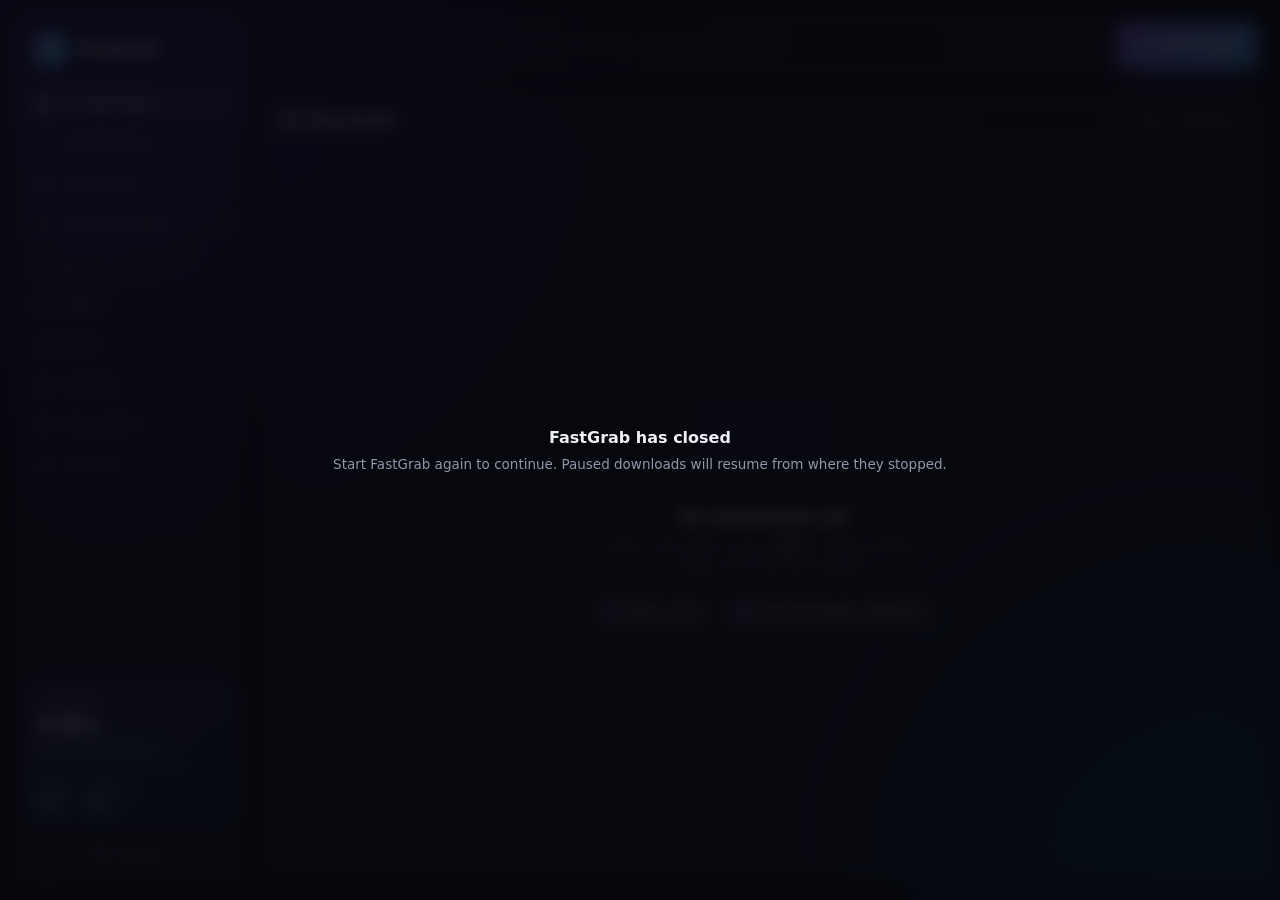
==== commit 1a8357ab: "v1.5.0: redesigned downloads list - Rows instead of a cramped table: full file names, a plain-langua" ====
--- a/ui/index.html
+++ b/ui/index.html
@@ -21,13 +21,13 @@
 html,body{height:100%;margin:0}
 body{background:var(--bg);color:var(--text);font:13.5px/1.45 var(--font);overflow:hidden;-webkit-font-smoothing:antialiased;user-select:none}
 /* ambient light behind the glass, slowly drifting */
-body::before,body::after{content:"";position:fixed;border-radius:50%;filter:blur(110px);opacity:.38;pointer-events:none;z-index:0}
-body::before{width:620px;height:620px;left:-160px;top:-220px;background:#6d28d9;animation:drift1 28s ease-in-out infinite alternate}
-body::after{width:560px;height:560px;right:-180px;bottom:-240px;background:#0891b2;animation:drift2 32s ease-in-out infinite alternate}
-@keyframes drift1{to{transform:translate(120px,80px) scale(1.12)}}
-@keyframes drift2{to{transform:translate(-110px,-70px) scale(1.1)}}
+body::before,body::after{content:"";position:fixed;border-radius:50%;filter:blur(120px);opacity:.22;pointer-events:none;z-index:0}
+body::before{width:620px;height:620px;left:-200px;top:-260px;background:#6d28d9}
+body::after{width:560px;height:560px;right:-220px;bottom:-280px;background:#0891b2}
 button{font:inherit;color:inherit;cursor:pointer;border:0;background:none;transition:transform .15s var(--ease),background .15s,color .15s,border-color .15s,box-shadow .2s,filter .15s}
 button:active:not(:disabled){transform:scale(.96)}
+button:focus:not(:focus-visible){outline:none}
+button:focus-visible{outline:2px solid rgba(139,92,246,.85);outline-offset:2px}
 input,select{font:inherit;color:inherit}
 .app{position:relative;z-index:1;display:grid;grid-template-columns:236px 1fr;height:100vh;gap:12px;padding:12px}
 .glass{background:var(--panel);border:1px solid var(--line);border-radius:var(--r);backdrop-filter:blur(22px) saturate(140%);-webkit-backdrop-filter:blur(22px) saturate(140%);box-shadow:0 1px 0 rgba(255,255,255,.06) inset,0 20px 50px -20px rgba(0,0,0,.6)}
@@ -55,13 +55,15 @@
 .nav.on .n{color:#c4b5fd}
 .nav .n.bump{animation:bump .4s var(--spring)}
 @keyframes bump{50%{transform:scale(1.45);color:#fff}}
-.side .sec{font-size:10.5px;text-transform:uppercase;letter-spacing:1.1px;color:var(--faint);padding:14px 10px 6px}
+.side .sec{font-size:12px;font-weight:600;color:var(--faint);padding:16px 10px 6px}
 .side .grow{flex:1;min-height:10px}
 .card{padding:12px 13px;border-radius:12px;margin-top:8px}
 .speedcard{background:linear-gradient(160deg,rgba(139,92,246,.18),rgba(34,211,238,.08));border:1px solid rgba(139,92,246,.25)}
 .speedcard .lbl{font-size:11px;color:var(--muted)}
 .speedcard .val{font-size:22px;font-weight:650;letter-spacing:-.3px;font-variant-numeric:tabular-nums}
 .speedcard .sub{font-size:11.5px;color:var(--muted)}
+.speedcard .stats{display:flex;gap:14px;margin-top:10px;padding-top:9px;border-top:1px solid rgba(255,255,255,.08);font-size:11.5px;color:var(--muted)}
+.speedcard .stats b{display:block;color:var(--text);font-size:12.5px;font-weight:600;font-variant-numeric:tabular-nums}
 .updcard{background:rgba(52,211,153,.09);border:1px solid rgba(52,211,153,.3);display:none;animation:panelIn .5s var(--ease)}
 .updcard.on{display:block}
 .updcard b{display:block;font-size:12.5px}
@@ -108,81 +110,95 @@
 .ghost{height:32px;padding:0 12px;border-radius:9px;border:1px solid var(--line);color:var(--muted);font-size:12.5px;white-space:nowrap}
 .ghost:hover{color:var(--text);border-color:var(--line-2)}
 
-.cols,.row{display:grid;grid-template-columns:minmax(220px,1fr) 92px minmax(170px,240px) 92px 78px 116px 104px;align-items:center;gap:12px;padding:0 18px}
-.cols{font-size:11px;text-transform:uppercase;letter-spacing:.9px;color:var(--faint);height:30px;border-bottom:1px solid var(--line)}
-.rows{overflow-y:auto;overflow-x:hidden;flex:1;padding:4px 0 8px}
+.rows{overflow-y:auto;overflow-x:hidden;flex:1;padding:2px 0 10px}
 .rows::-webkit-scrollbar{width:10px}.rows::-webkit-scrollbar-thumb{background:rgba(255,255,255,.08);border-radius:10px;border:3px solid transparent;background-clip:content-box}
-.row{height:58px;margin:2px 8px;padding:0 10px;border-radius:11px;border:1px solid transparent;transition:background .2s,border-color .2s,opacity .25s,transform .3s var(--ease),height .3s var(--ease),margin .3s var(--ease);animation:rowin .45s var(--ease) both;animation-delay:calc(var(--i,0) * 28ms)}
+/* one download: file tile | name, progress track, status line | actions */
+.row{display:grid;grid-template-columns:40px minmax(0,1fr) auto;align-items:center;gap:14px;margin:0 10px;padding:11px 12px;border-radius:12px;border:1px solid transparent;cursor:default;
+  transition:background .2s,border-color .2s,opacity .25s,transform .3s var(--ease),height .3s var(--ease),margin .3s var(--ease),padding .3s var(--ease);animation:rowin .45s var(--ease) both;animation-delay:calc(var(--i,0) * 28ms)}
+.row+.row{margin-top:2px}
 @keyframes rowin{from{opacity:0;transform:translateY(-8px) scale(.985)}}
-.row.leaving{opacity:0;transform:translateX(24px);height:0;margin-top:0;margin-bottom:0;border-width:0;pointer-events:none}
+.row.leaving{opacity:0;transform:translateX(24px);height:0;margin-top:0;margin-bottom:0;padding-block:0;border-width:0;pointer-events:none;overflow:hidden}
 [dir=rtl] .row.leaving{transform:translateX(-24px)}
 .row:hover{background:rgba(255,255,255,.035)}
-.row.sel{background:rgba(139,92,246,.1);border-color:rgba(139,92,246,.35)}
+.row.sel{background:rgba(139,92,246,.09);border-color:rgba(139,92,246,.32)}
+.row:focus-visible{outline:2px solid rgba(139,92,246,.8);outline-offset:-2px}
 .row.celebrate{animation:celebrate 1.1s var(--ease)}
 @keyframes celebrate{0%{box-shadow:0 0 0 0 rgba(52,211,153,.5);background:rgba(52,211,153,.14)}100%{box-shadow:0 0 0 14px rgba(52,211,153,0)}}
 .row.celebrate .ficon{animation:pop .6s var(--spring)}
 @keyframes pop{40%{transform:scale(1.25) rotate(-6deg)}}
-.name{display:flex;align-items:center;gap:11px;min-width:0}
-.ficon{width:34px;height:34px;border-radius:9px;display:grid;place-items:center;flex:none;font-size:10px;font-weight:700;letter-spacing:.3px;position:relative}
-.ficon .from{position:absolute;bottom:-3px;inset-inline-end:-3px;width:15px;height:15px;border-radius:50%;background:#1e2130;border:1px solid var(--line-2);display:grid;place-items:center}
+.ficon{width:40px;height:40px;border-radius:11px;display:grid;place-items:center;flex:none;font-size:10px;font-weight:700;letter-spacing:.4px;position:relative;box-shadow:inset 0 0 0 1px rgba(255,255,255,.06)}
+.ficon .from{position:absolute;bottom:-3px;inset-inline-end:-3px;width:16px;height:16px;border-radius:50%;background:#1b1e2b;border:1px solid var(--line-2);display:grid;place-items:center}
 .ficon .from svg{width:9px;height:9px;color:#93c5fd}
-.name .t{min-width:0}
-.name .fn{white-space:nowrap;overflow:hidden;text-overflow:ellipsis;font-weight:560}
-.name .host{font-size:11.5px;color:var(--faint);white-space:nowrap;overflow:hidden;text-overflow:ellipsis}
-.num{color:var(--muted);font-size:12.5px}
-.prog{display:flex;flex-direction:column;gap:5px}
-.bar{height:6px;border-radius:6px;background:rgba(255,255,255,.07);overflow:hidden;position:relative}
-.bar i{position:absolute;inset-block:0;inset-inline-start:0;border-radius:6px;background:var(--grad);transition:width .55s var(--ease),background .4s}
-.bar.done i{background:var(--ok)}
-.bar.paused i{background:var(--warn)}
-.bar.failed i{background:var(--bad)}
-.bar.waiting i{background:rgba(96,165,250,.6)}
-.bar.live i{background-image:repeating-linear-gradient(-45deg,rgba(255,255,255,.18) 0 8px,transparent 8px 16px),var(--grad);background-size:22px 22px,100% 100%;animation:stripes .7s linear infinite}
-[dir=rtl] .bar.live i{animation-direction:reverse}
-@keyframes stripes{to{background-position:22px 0,0 0}}
-.prog .pct{font-size:11.5px;color:var(--muted);font-variant-numeric:tabular-nums}
-.pill{justify-self:start;font-size:11.5px;font-weight:600;padding:3px 9px;border-radius:20px;display:inline-flex;align-items:center;gap:6px;transition:background .3s,color .3s;white-space:nowrap}
-.pill::before{content:"";width:6px;height:6px;border-radius:50%;background:currentColor;flex:none}
-.pill.downloading{color:#93c5fd;background:rgba(96,165,250,.12)}
-.pill.downloading::before{animation:pulse 1.2s ease-in-out infinite}
-.pill.connecting{color:#c4b5fd;background:rgba(139,92,246,.14)}
-.pill.connecting::before{animation:pulse .7s ease-in-out infinite}
-.pill.queued{color:var(--muted);background:rgba(255,255,255,.06)}
-.pill.scheduled{color:#93c5fd;background:rgba(96,165,250,.08)}
-.pill.paused{color:var(--warn);background:rgba(251,191,36,.12)}
-.pill.completed{color:var(--ok);background:rgba(52,211,153,.12)}
-.pill.failed{color:var(--bad);background:rgba(248,113,113,.12)}
+.rbody{min-width:0;display:flex;flex-direction:column;gap:7px}
+.r1{display:flex;align-items:baseline;gap:12px;min-width:0}
+.fn{flex:1;min-width:0;white-space:nowrap;overflow:hidden;text-overflow:ellipsis;font-weight:600;font-size:13.5px;color:var(--text)}
+.rsz{flex:none;font-size:12px;color:var(--muted);font-variant-numeric:tabular-nums}
+.r2{display:flex;align-items:center;gap:8px;min-width:0;font-size:12px;color:var(--muted)}
+.st{display:inline-flex;align-items:center;gap:6px;flex:none;color:var(--text);font-weight:550}
+.st i{width:7px;height:7px;border-radius:50%;background:var(--faint);flex:none}
+.st.downloading i{background:#60a5fa;animation:pulse 1.2s ease-in-out infinite}
+.st.connecting i{background:#a78bfa;animation:pulse .7s ease-in-out infinite}
+.st.queued i{background:var(--faint)}
+.st.scheduled i{background:#60a5fa}
+.st.paused i{background:var(--warn)}
+.st.completed i{background:var(--ok)}
+.st.failed i{background:var(--bad)}
 @keyframes pulse{50%{opacity:.3}}
-.acts{display:flex;gap:4px;justify-content:flex-end}
-.ib{width:30px;height:30px;border-radius:8px;display:grid;place-items:center;color:var(--muted)}
+.meta{min-width:0;white-space:nowrap;overflow:hidden;text-overflow:ellipsis;font-variant-numeric:tabular-nums}
+.st + .meta::before{content:"·";margin-inline-end:8px;color:var(--faint)}
+/* progress track: while downloading, every connection fills its own piece of the file */
+.track{position:relative;height:6px;border-radius:6px;background:rgba(255,255,255,.07);overflow:hidden}
+.track[hidden]{display:none}
+.track .fill{position:absolute;inset-block:0;inset-inline-start:0;border-radius:6px;background:var(--grad);transition:width .6s var(--ease),background .3s}
+.track.paused .fill{background:var(--warn)}
+.track.failed .fill{background:var(--bad)}
+.track.waiting .fill{background:rgba(96,165,250,.55)}
+.track .sg{position:absolute;inset-block:0;transition:width .55s linear,inset-inline-start .55s linear;overflow:hidden}
+.track .sg b{position:absolute;inset-block:0;inset-inline-start:0;transition:width .55s linear}
+.track .sg + .sg{box-shadow:-1px 0 0 rgba(10,12,18,.95)}
+[dir=rtl] .track .sg + .sg{box-shadow:1px 0 0 rgba(10,12,18,.95)}
+.track.segmented .fill{display:none}
+.acts{display:flex;gap:2px;justify-content:flex-end;opacity:.55;transition:opacity .2s}
+.row:hover .acts,.row.sel .acts,.row:focus-within .acts{opacity:1}
+.ib{width:32px;height:32px;border-radius:9px;display:grid;place-items:center;color:var(--muted)}
 .ib:hover{background:var(--panel-2);color:var(--text)}
+.ib:focus-visible{outline:2px solid rgba(139,92,246,.8)}
 .ib.danger:hover{color:var(--bad);background:rgba(248,113,113,.1)}
 .ib.confirm{color:var(--bad);background:rgba(248,113,113,.16);animation:shake .35s}
 @keyframes shake{25%{transform:translateX(-2px)}75%{transform:translateX(2px)}}
 .ib svg{width:16px;height:16px}
 
-.empty{flex:1;display:grid;place-items:center;text-align:center;color:var(--muted);padding:40px}
-.empty .art{width:86px;height:86px;border-radius:24px;margin:0 auto 16px;background:linear-gradient(160deg,rgba(139,92,246,.25),rgba(34,211,238,.12));border:1px solid rgba(139,92,246,.3);display:grid;place-items:center;animation:float 4s ease-in-out infinite}
-@keyframes float{50%{transform:translateY(-8px)}}
-.empty .art svg{width:40px;height:40px;color:#c4b5fd}
-.empty h3{color:var(--text);margin:0 0 6px;font-size:16px}
-.empty p{margin:0;font-size:13px}
-.empty kbd{font:11.5px var(--mono);padding:2px 6px;border-radius:5px;border:1px solid var(--line-2);background:var(--panel-2)}
+/* empty list */
+.empty{flex:1;display:grid;place-items:center;text-align:center;color:var(--muted);padding:32px}
+.empty .inner{max-width:440px}
+.empty .art{width:168px;margin:0 auto 22px;display:grid;gap:5px}
+.empty .art div{height:7px;border-radius:5px;background:rgba(255,255,255,.06);position:relative;overflow:hidden}
+.empty .art div i{position:absolute;inset-block:0;inset-inline-start:0;width:0;border-radius:5px;animation:fillbar 3.2s var(--ease) infinite}
+@keyframes fillbar{0%{width:0}60%,85%{width:100%}100%{width:100%;opacity:0}}
+.empty h3{color:var(--text);margin:0 0 6px;font-size:17px;font-weight:650}
+.empty p{margin:0;font-size:13px;line-height:1.55}
+.empty kbd{font:11.5px var(--mono);padding:2px 6px;border-radius:5px;border:1px solid var(--line-2);background:var(--panel-2);color:var(--text)}
+.ways{display:flex;gap:8px;justify-content:center;flex-wrap:wrap;margin-top:20px}
+.ways button{height:34px;padding:0 14px;border-radius:10px;border:1px solid var(--line-2);background:var(--panel-2);font-size:12.5px;color:var(--text);display:inline-flex;align-items:center;gap:8px}
+.ways button:hover{border-color:rgba(139,92,246,.6)}
+.ways button svg{width:15px;height:15px;color:#c4b5fd}
+.empty.small .art,.empty.small .ways{display:none}
 
 /* ---------- details ---------- */
-.details{display:grid;grid-template-columns:1fr 300px;gap:18px;padding:16px 18px;min-height:0;animation:panelIn .45s var(--ease)}
+.details{display:grid;grid-template-columns:1fr 300px;gap:18px;padding:16px 18px;min-height:0;animation:panelIn .35s var(--ease);position:relative}
+.details .dclose{position:absolute;top:10px;inset-inline-end:10px}
 .details.hide{display:none}
 .dleft{min-width:0;display:flex;flex-direction:column;gap:12px}
-.dtitle{display:flex;align-items:center;gap:10px;min-width:0}
+.dtitle{display:flex;align-items:center;gap:10px;min-width:0;padding-inline-end:4px}
 .dtitle b{font-size:14px;white-space:nowrap;overflow:hidden;text-overflow:ellipsis}
 .dtitle span{font-size:12px;color:var(--faint);white-space:nowrap}
 .d-thumb{width:64px;height:36px;border-radius:6px;object-fit:cover;border:1px solid var(--line);display:none;flex:none}
-.lbl2{display:flex;justify-content:space-between;gap:10px;font-size:11px;text-transform:uppercase;letter-spacing:.9px;color:var(--faint);margin-bottom:6px}
-.lbl2 em{font-style:normal;text-transform:none;letter-spacing:0;color:var(--muted);white-space:nowrap;overflow:hidden;text-overflow:ellipsis}
+.lbl2{display:flex;justify-content:space-between;gap:10px;font-size:12px;font-weight:600;color:var(--muted);margin-bottom:7px}
+.lbl2 em{font-style:normal;font-weight:400;color:var(--faint);white-space:nowrap;overflow:hidden;text-overflow:ellipsis}
 canvas{display:block;width:100%}
 #segs{height:34px;border-radius:8px}
 #graph{height:74px}
-.info{display:grid;grid-template-columns:auto 1fr;gap:7px 14px;font-size:12.5px;align-content:start;margin:0}
+.info{display:grid;grid-template-columns:auto 1fr;gap:7px 14px;font-size:12.5px;align-content:start;margin:0;padding-inline-end:30px}
 .info dt{color:var(--faint)}
 .info dd{margin:0;color:var(--text);white-space:nowrap;overflow:hidden;text-overflow:ellipsis;font-variant-numeric:tabular-nums;user-select:text}
 .dbtns{display:flex;gap:8px;margin-top:12px}
@@ -225,7 +241,7 @@
 .vmeta{min-width:0}
 .vmeta .vt{font-weight:650;font-size:14px;line-height:1.35;display:-webkit-box;-webkit-line-clamp:3;-webkit-box-orient:vertical;overflow:hidden;user-select:text}
 .vmeta .vs{color:var(--muted);font-size:12.5px;margin-top:6px}
-.qlabel{font-size:11px;text-transform:uppercase;letter-spacing:.9px;color:var(--faint);margin-bottom:8px}
+.qlabel{font-size:12px;font-weight:600;color:var(--muted);margin-bottom:8px}
 .qgrid{display:flex;flex-wrap:wrap;gap:8px;margin-bottom:14px}
 .q{padding:8px 13px;border-radius:10px;border:1px solid var(--line-2);background:var(--panel-2);font-size:13px;font-weight:560}
 .q:hover{border-color:rgba(139,92,246,.6)}
@@ -275,6 +291,20 @@
 .sbtn:hover:not(:disabled){border-color:rgba(139,92,246,.6)}
 .sbtn:disabled{opacity:.4;cursor:default}
 .sbtn.primary{background:var(--grad);border:0;color:#fff;font-weight:600}
+.upop .mbox{width:440px;padding:26px 26px 22px;text-align:center}
+.upop .uicon{width:54px;height:54px;border-radius:16px;margin:2px auto 14px;display:grid;place-items:center;background:var(--grad);box-shadow:0 12px 30px -10px rgba(139,92,246,.7)}
+.upop .uicon svg{width:26px;height:26px;color:#fff}
+.upop .uicon.bad{background:#3a1d24;box-shadow:none}.upop .uicon.bad svg{color:#f87171}
+.upop h3{margin:0 0 6px;font-size:18px}
+.upop p{margin:0 auto;color:var(--muted);font-size:13px;line-height:1.55;max-width:360px}
+.upop .unotes{margin:14px 0 0;text-align:start;max-height:150px;overflow-y:auto;background:rgba(0,0,0,.25);border:1px solid var(--line);border-radius:10px;padding:10px 12px;font-size:12.5px;line-height:1.6;color:var(--muted);white-space:pre-wrap}
+.upop .unotes:empty{display:none}
+.upop .uwarn{margin-top:12px;font-size:12px;color:#fbbf24}
+.upop .uwarn:empty{display:none}
+.upop .ubtns{display:flex;gap:10px;margin-top:20px}
+.upop .ubtns .sbtn{flex:1;height:40px;font-size:13.5px}
+.upop .ubusy{display:none;margin-top:16px;color:var(--muted);font-size:13px}
+.upop.busy .ubusy{display:block}.upop.busy .ubtns{display:none}
 .keybox{display:flex;gap:6px;align-items:center}
 .keybox code{font:12.5px var(--mono);background:rgba(0,0,0,.35);border:1px solid var(--line);border-radius:8px;padding:7px 10px;direction:ltr;user-select:all;max-width:260px;overflow:hidden;text-overflow:ellipsis;white-space:nowrap}
 .steps{margin:6px 0 0;padding-inline-start:20px;color:var(--muted);font-size:12.5px;line-height:1.7}
@@ -288,6 +318,19 @@
 .updbox b{display:block}
 .updbox pre{white-space:pre-wrap;font:12px var(--font);color:var(--muted);margin:6px 0 10px;max-height:120px;overflow:auto}
 
+@media (max-width: 1100px){
+  .app{grid-template-columns:64px 1fr}
+  .side{padding:14px 8px;align-items:stretch}
+  .brand{justify-content:center;padding:2px 0 16px}.brand > div:last-child{display:none}
+  .nav{justify-content:center;padding:9px 0}.nav > span{display:none}
+  .side .sec{height:1px;padding:0;overflow:hidden;font-size:0;background:var(--line);margin:10px 6px}
+  .card{display:none !important}
+  .sidebtn span{display:none}
+  .details{grid-template-columns:1fr}
+  .details .info{display:none}.details .dbtns{margin-top:0}
+}
+@media (max-height: 720px){ .details .dleft > div:last-child{display:none} }
+@media (max-width: 820px){ .conns > span:first-child,.go span{display:none} .search input{width:110px} }
 @media (prefers-reduced-motion: reduce){
   *,*::before,*::after{animation-duration:.01ms !important;animation-iteration-count:1 !important;transition-duration:.01ms !important}
 }
@@ -322,6 +365,7 @@
       <div class="lbl" data-t="total_speed"></div>
       <div class="val ltr" id="tspeed">0 B/s</div>
       <div class="sub" id="tsub"></div>
+      <div class="stats"><div><span data-t="today"></span><b class="ltr" id="st-today">0 B</b></div><div><span data-t="all_time"></span><b class="ltr" id="st-total">0 B</b></div></div>
     </div>
     <div class="sidebtns">
       <button class="sidebtn" id="openSettings"><svg class="gear" viewBox="0 0 24 24" fill="none" stroke="currentColor" stroke-width="1.8"><circle cx="12" cy="12" r="3"/><path d="M19.4 15a1.7 1.7 0 0 0 .3 1.8l.1.1a2 2 0 1 1-2.8 2.8l-.1-.1a1.7 1.7 0 0 0-1.8-.3 1.7 1.7 0 0 0-1 1.5V21a2 2 0 1 1-4 0v-.1a1.7 1.7 0 0 0-1.1-1.5 1.7 1.7 0 0 0-1.8.3l-.1.1a2 2 0 1 1-2.8-2.8l.1-.1a1.7 1.7 0 0 0 .3-1.8 1.7 1.7 0 0 0-1.5-1H3a2 2 0 1 1 0-4h.1a1.7 1.7 0 0 0 1.5-1.1 1.7 1.7 0 0 0-.3-1.8l-.1-.1a2 2 0 1 1 2.8-2.8l.1.1a1.7 1.7 0 0 0 1.8.3H9a1.7 1.7 0 0 0 1-1.5V3a2 2 0 1 1 4 0v.1a1.7 1.7 0 0 0 1 1.5 1.7 1.7 0 0 0 1.8-.3l.1-.1a2 2 0 1 1 2.8 2.8l-.1.1a1.7 1.7 0 0 0-.3 1.8V9a1.7 1.7 0 0 0 1.5 1H21a2 2 0 1 1 0 4h-.1a1.7 1.7 0 0 0-1.5 1z"/></svg><span data-t="settings"></span></button>
@@ -348,18 +392,22 @@
         <div class="search"><svg viewBox="0 0 24 24" fill="none" stroke="currentColor" stroke-width="2"><circle cx="11" cy="11" r="7"/><path d="m20 20-3.5-3.5"/></svg><input id="q" spellcheck="false" dir="auto"></div>
         <button class="ghost" id="clear" data-t="clear_completed"></button>
       </div>
-      <div class="cols"><span data-t="c_name"></span><span data-t="c_size"></span><span data-t="c_progress"></span><span data-t="c_speed"></span><span data-t="c_left"></span><span data-t="c_status"></span><span></span></div>
       <div class="rows" id="rows"></div>
       <div class="empty" id="empty">
-        <div>
-          <div class="art"><svg viewBox="0 0 24 24" fill="none" stroke="currentColor" stroke-width="1.6"><path d="M12 4v12m0 0-5-5m5 5 5-5M5 20h14"/></svg></div>
+        <div class="inner">
+          <div class="art" id="emptyArt" aria-hidden="true"></div>
           <h3 id="emptyTitle"></h3>
           <p id="emptyText"></p>
+          <div class="ways">
+            <button id="w-paste"><svg viewBox="0 0 24 24" fill="none" stroke="currentColor" stroke-width="1.9" stroke-linecap="round" stroke-linejoin="round"><rect x="8" y="3" width="8" height="4" rx="1.5"/><path d="M16 5h1.5A2.5 2.5 0 0 1 20 7.5v11a2.5 2.5 0 0 1-2.5 2.5h-11A2.5 2.5 0 0 1 4 18.5v-11A2.5 2.5 0 0 1 6.5 5H8"/></svg><span data-t="w_paste"></span></button>
+            <button id="w-ext"><svg viewBox="0 0 24 24" fill="none" stroke="currentColor" stroke-width="1.9" stroke-linecap="round" stroke-linejoin="round"><circle cx="12" cy="12" r="9"/><path d="M3 12h18M12 3a14 14 0 0 1 0 18M12 3a14 14 0 0 0 0 18"/></svg><span data-t="w_ext"></span></button>
+          </div>
         </div>
       </div>
     </section>
 
     <section class="details glass hide" id="details">
+      <button class="ib dclose" id="d-close" data-t-title="close"><svg viewBox="0 0 24 24" fill="none" stroke="currentColor" stroke-width="2"><path d="M6 6l12 12M18 6 6 18"/></svg></button>
       <div class="dleft">
         <div class="dtitle"><img class="d-thumb" id="d-thumb" alt=""><b id="d-name" dir="auto"></b><span id="d-sub" class="ltr"></span></div>
         <div>
@@ -407,6 +455,8 @@
         <select class="inp" id="s-conns"><option>1</option><option>2</option><option>4</option><option>8</option><option>12</option><option>16</option><option>24</option><option>32</option></select></div>
       <div class="srow"><div class="lab"><b data-t="max_active"></b><span data-t="max_active_d"></span></div>
         <select class="inp" id="s-max"><option>1</option><option>2</option><option>3</option><option>4</option><option>5</option><option>6</option><option>8</option><option>10</option></select></div>
+      <div class="srow"><div class="lab"><b data-t="bg_run"></b><span id="s-bgrun-d"></span></div><button class="tog" id="s-bgrun"></button></div>
+      <div class="srow"><div class="lab"><b data-t="awake"></b><span data-t="awake_d"></span></div><button class="tog" id="s-awake"></button></div>
     </div>
     <div class="spane" data-p="schedule">
       <div class="srow"><div class="lab"><b data-t="sched_on"></b><span data-t="sched_on_d"></span></div><button class="tog" id="s-sched"></button></div>
@@ -441,13 +491,21 @@
 <div class="toasts" id="toasts"></div>
 <div class="drop" id="drop"></div>
 <div class="overlay" id="offline"><div><b data-t="closed_t"></b><span data-t="closed_d"></span></div></div>
+<div class="modal upop" id="umodal" role="dialog" aria-modal="true" aria-labelledby="u-ptitle"><div class="mbox">
+  <div class="uicon" id="u-picon"><svg viewBox="0 0 24 24" fill="none" stroke="currentColor" stroke-width="2.2" stroke-linecap="round" stroke-linejoin="round"><path d="M12 3v12M7 10l5 5 5-5M5 21h14"/></svg></div>
+  <h3 id="u-ptitle"></h3><p id="u-ptext"></p>
+  <div class="unotes" id="u-pnotes" dir="auto"></div>
+  <div class="uwarn" id="u-pwarn"></div>
+  <div class="ubusy"><div class="spin"></div><span id="u-pbusy"></span></div>
+  <div class="ubtns"><button class="sbtn" id="u-plater" data-t="later"></button><button class="sbtn primary" id="u-pgo"></button></div>
+</div></div>
 <div class="overlay" id="restarting"><div><div class="spin"></div><b data-t="restarting"></b></div></div>
 
 <script>
 "use strict";
 /* ====================================================================== i18n */
 const I18N = {
-en:{f_all:"All downloads",f_active:"Downloading",f_completed:"Completed",f_stopped:"Paused & failed",categories:"Categories",f_video:"Video",f_audio:"Music",f_archive:"Archives",f_doc:"Documents",f_app:"Programs",
+en:{today:"Today",all_time:"All time",w_paste:"Paste a link",w_ext:"Get the browser extension",empty_none_d:"No downloads match this filter or search.",m_starts:"Starts at {t}",m_left:"{t} left",m_connecting:"Connecting to {h}…",m_queued:"Waiting for a free slot",from_browser:"From your browser",e_generic:"Something went wrong. Try again.",e_refused:"The server refused the connection. Try again later.",e_dns:"Couldn't find the server. Check the link and your internet connection.",e_timeout:"The server stopped answering. Try again.",e_404:"File not found (404). The link may have expired, so get a fresh one.",e_403:"Access denied. If the site needs you to log in, start the download from your browser.",e_server:"The server had an error. Try again later.",e_space:"Not enough free disk space.",e_ssl:"The secure connection failed. Check that your PC's date and time are right.",e_changed:"The file changed on the server, so the download starts over.",e_dropped:"The connection dropped. Retry to continue where it stopped.",e_perm:"FastGrab can't save to the download folder. Choose another one in Settings.",f_all:"All downloads",f_active:"Downloading",f_completed:"Completed",f_stopped:"Paused & failed",categories:"Categories",f_video:"Video",f_audio:"Music",f_archive:"Archives",f_doc:"Documents",f_app:"Programs",
 total_speed:"Total speed",nothing:"Nothing downloading",active_n:"{n} active · {c} connections",settings:"Settings",connections:"Connections",download:"Download",
 url_ph:"Paste a download link or a video link (YouTube, TikTok, Instagram…)",search:"Search",clear_completed:"Clear completed",
 c_name:"Name",c_size:"Size",c_progress:"Progress",c_speed:"Speed",c_left:"Time left",c_status:"Status",
@@ -469,7 +527,7 @@
 err_webpage:"This link opens a web page, not a file. Install video support to download videos from websites.",
 s_general:"General",s_schedule:"Schedule",s_updates:"Updates",s_browser:"Browser extension",
 language:"Language",language_d:"The language of FastGrab's window",save_to:"Save downloads to",save_to_d:"New downloads go into this folder",change:"Change",
-def_conns:"Connections per download",def_conns_d:"8 suits most servers; 16 for big files from fast servers",max_active:"Downloads at the same time",max_active_d:"The rest wait in the queue",
+def_conns:"Connections per download",def_conns_d:"8 suits most servers; 16 for big files from fast servers",max_active:"Downloads at the same time",max_active_d:"The rest wait in the queue",bg_run:"Keep downloading when I close the window",bg_run_tray:"FastGrab stays in the tray next to the clock. Click the icon to open it, right-click it to quit",bg_run_notray:"FastGrab keeps running until the queue is done, then closes",awake:"Keep the PC awake while downloading",awake_d:"Stops Windows from going to sleep in the middle of a download",
 sched_on:"Download only at certain times",sched_on_d:"Queued downloads wait for the time window; running ones pause when it ends",sched_from:"Time window",sched_from_d:"For example 02:00–08:00 for night-time internet",
 sched_open:"Inside the window now: downloads run",sched_closed:"Outside the window: new downloads wait until {t}",sched_off:"Off: downloads start right away",
 when_done:"When all downloads finish",when_done_d:"Runs once, then switches back to \"Do nothing\". You get 60 seconds to cancel.",
@@ -478,7 +536,7 @@
 sched_card:"Schedule {a}–{b}",sched_card_wait:"{n} waiting · starts {t}",sched_card_run:"Running now · until {t}",
 check_now:"Check now",checking:"Checking…",installing:"Installing…",up_to_date:"Everything is up to date",last_checked:"Last checked {t}",never_checked:"Not checked yet",
 video_ver:"Video support: yt-dlp {v}",video_none:"Video support: not installed",video_updated:"Video support updated to {v}",
-upd_avail:"FastGrab {v} is available",upd_install:"Update to {v}",upd_ready:"Update installed",upd_restart:"Restart FastGrab",upd_restart_d:"Restart to use the new version",upd_open:"Open download page",
+upd_avail:"FastGrab {v} is available",upd_install:"Update to {v}",upd_ready:"Update installed",upd_restart:"Restart FastGrab",upd_restart_d:"Restart to use the new version",upd_open:"Open download page",later:"Later",pop_avail_t:"Update available",pop_avail_d:"FastGrab {v} is ready. It takes a few seconds and FastGrab restarts by itself.",pop_now:"Update now",pop_restart_t:"Restart to finish updating",pop_restart_app:"FastGrab {v} is installed. Restart to start using it.",pop_restart_video:"Video support was updated to {v}. Restart to start using it.",pop_restart_now:"Restart now",pop_busy:"Downloading the update…",pop_warn:"Running downloads will pause and continue by themselves after the restart.",pop_err_t:"The update didn't work",pop_err_d:"Nothing was changed. You can try again later from Settings → Updates.",close:"Close",
 upd_err:"Update problem: {e}",auto_video:"Update video support automatically",auto_video_d:"Video sites change often; this keeps yt-dlp working (checked once a day)",
 auto_app:"Check for new FastGrab versions",auto_app_d:"Shows a notice when a new version is out on GitHub",
 ext_title:"FastGrab for Chrome and Edge",ext_d:"Catches downloads in your browser automatically and adds \"Download with FastGrab\" to the right-click menu.",
@@ -487,7 +545,7 @@
 ext_steps:["Click <b>Open extension folder</b> below.","In Chrome open <code>chrome://extensions</code> (Edge: <code>edge://extensions</code>).","Turn on <b>Developer mode</b> (top right in Chrome, left side in Edge).","Click <b>Load unpacked</b> and choose the folder that opened.","Click the FastGrab icon in the toolbar, paste the pairing key and click <b>Save</b>."],
 just_now:"just now",min_ago:"{n} min ago",h_ago:"{n} h ago",new_key_t:"New pairing key created",new_key_d:"Paste it into the extension again",
 },
-ar:{f_all:"كل التنزيلات",f_active:"قيد التنزيل",f_completed:"المكتملة",f_stopped:"المتوقفة والفاشلة",categories:"الفئات",f_video:"فيديو",f_audio:"موسيقى",f_archive:"أرشيفات",f_doc:"مستندات",f_app:"برامج",
+ar:{today:"اليوم",all_time:"الإجمالي",w_paste:"الصق رابطًا",w_ext:"احصل على إضافة المتصفح",empty_none_d:"لا توجد تنزيلات تطابق هذا الفلتر أو البحث.",m_starts:"يبدأ في {t}",m_left:"متبقٍ {t}",m_connecting:"جارٍ الاتصال بـ {h}…",m_queued:"بانتظار دوره",from_browser:"من متصفحك",e_generic:"حدث خطأ. حاول مرة أخرى.",e_refused:"رفض الخادم الاتصال. حاول لاحقًا.",e_dns:"تعذّر العثور على الخادم. تحقق من الرابط ومن اتصالك بالإنترنت.",e_timeout:"توقف الخادم عن الرد. حاول مرة أخرى.",e_404:"الملف غير موجود (404). ربما انتهت صلاحية الرابط، احصل على رابط جديد.",e_403:"تم رفض الوصول. إذا كان الموقع يتطلب تسجيل الدخول، ابدأ التنزيل من متصفحك.",e_server:"حدث خطأ في الخادم. حاول لاحقًا.",e_space:"لا توجد مساحة كافية على القرص.",e_ssl:"فشل الاتصال الآمن. تأكد من صحة تاريخ ووقت الكمبيوتر.",e_changed:"تغيّر الملف على الخادم، لذلك يبدأ التنزيل من جديد.",e_dropped:"انقطع الاتصال. أعد المحاولة للمتابعة من حيث توقف.",e_perm:"لا يستطيع FastGrab الحفظ في مجلد التنزيل. اختر مجلدًا آخر من الإعدادات.",f_all:"كل التنزيلات",f_active:"قيد التنزيل",f_completed:"المكتملة",f_stopped:"المتوقفة والفاشلة",categories:"الفئات",f_video:"فيديو",f_audio:"موسيقى",f_archive:"أرشيفات",f_doc:"مستندات",f_app:"برامج",
 total_speed:"السرعة الإجمالية",nothing:"لا يوجد تنزيل الآن",active_n:"{n} نشطة · {c} اتصالات",settings:"الإعدادات",connections:"الاتصالات",download:"تنزيل",
 url_ph:"الصق رابط تنزيل أو رابط فيديو (YouTube، TikTok، Instagram…)",search:"بحث",clear_completed:"مسح المكتملة",
 c_name:"الاسم",c_size:"الحجم",c_progress:"التقدم",c_speed:"السرعة",c_left:"الوقت المتبقي",c_status:"الحالة",
@@ -509,7 +567,7 @@
 err_webpage:"هذا الرابط يفتح صفحة ويب وليس ملفًا. ثبّت دعم الفيديو لتنزيل مقاطع الفيديو من المواقع.",
 s_general:"عام",s_schedule:"الجدولة",s_updates:"التحديثات",s_browser:"إضافة المتصفح",
 language:"اللغة",language_d:"لغة نافذة FastGrab",save_to:"حفظ التنزيلات في",save_to_d:"تذهب التنزيلات الجديدة إلى هذا المجلد",change:"تغيير",
-def_conns:"الاتصالات لكل تنزيل",def_conns_d:"8 مناسب لمعظم الخوادم؛ 16 للملفات الكبيرة من الخوادم السريعة",max_active:"عدد التنزيلات في نفس الوقت",max_active_d:"البقية تنتظر في قائمة الانتظار",
+def_conns:"الاتصالات لكل تنزيل",def_conns_d:"8 مناسب لمعظم الخوادم؛ 16 للملفات الكبيرة من الخوادم السريعة",max_active:"عدد التنزيلات في نفس الوقت",max_active_d:"البقية تنتظر في قائمة الانتظار",bg_run:"تابع التنزيل عند إغلاق النافذة",bg_run_tray:"يبقى FastGrab في شريط المهام بجانب الساعة. انقر على الأيقونة لفتحه، وانقر بزر الفأرة الأيمن لإغلاقه",bg_run_notray:"يبقى FastGrab يعمل حتى تنتهي قائمة الانتظار، ثم يُغلق",awake:"إبقاء الكمبيوتر مستيقظًا أثناء التنزيل",awake_d:"يمنع Windows من الدخول في وضع السكون في منتصف التنزيل",
 sched_on:"التنزيل في أوقات محددة فقط",sched_on_d:"تنتظر التنزيلات المنتظرة الفترة الزمنية؛ والجارية تتوقف عند انتهائها",sched_from:"الفترة الزمنية",sched_from_d:"مثلًا 02:00–08:00 لإنترنت الليل",
 sched_open:"داخل الفترة الآن: التنزيلات تعمل",sched_closed:"خارج الفترة: التنزيلات الجديدة تنتظر حتى {t}",sched_off:"متوقف: تبدأ التنزيلات فورًا",
 when_done:"عند انتهاء كل التنزيلات",when_done_d:"يُنفَّذ مرة واحدة ثم يعود إلى \"لا تفعل شيئًا\". لديك 60 ثانية للإلغاء.",
@@ -518,7 +576,7 @@
 sched_card:"الجدول {a}–{b}",sched_card_wait:"{n} بالانتظار · يبدأ {t}",sched_card_run:"يعمل الآن · حتى {t}",
 check_now:"تحقّق الآن",checking:"جارٍ التحقق…",installing:"جارٍ التثبيت…",up_to_date:"كل شيء محدَّث",last_checked:"آخر تحقق {t}",never_checked:"لم يتم التحقق بعد",
 video_ver:"دعم الفيديو: yt-dlp {v}",video_none:"دعم الفيديو: غير مثبت",video_updated:"تم تحديث دعم الفيديو إلى {v}",
-upd_avail:"يتوفر FastGrab {v}",upd_install:"التحديث إلى {v}",upd_ready:"تم تثبيت التحديث",upd_restart:"إعادة تشغيل FastGrab",upd_restart_d:"أعد التشغيل لاستخدام الإصدار الجديد",upd_open:"فتح صفحة التنزيل",
+upd_avail:"يتوفر FastGrab {v}",upd_install:"التحديث إلى {v}",upd_ready:"تم تثبيت التحديث",upd_restart:"إعادة تشغيل FastGrab",upd_restart_d:"أعد التشغيل لاستخدام الإصدار الجديد",upd_open:"فتح صفحة التنزيل",later:"لاحقًا",pop_avail_t:"يتوفر تحديث",pop_avail_d:"FastGrab {v} جاهز. يستغرق ذلك بضع ثوانٍ ثم يُعاد تشغيل FastGrab تلقائيًا.",pop_now:"التحديث الآن",pop_restart_t:"أعد التشغيل لإكمال التحديث",pop_restart_app:"تم تثبيت FastGrab {v}. أعد التشغيل لبدء استخدامه.",pop_restart_video:"تم تحديث دعم الفيديو إلى {v}. أعد التشغيل لبدء استخدامه.",pop_restart_now:"إعادة التشغيل الآن",pop_busy:"جارٍ تنزيل التحديث…",pop_warn:"ستتوقف التنزيلات الجارية مؤقتًا وتُستأنف تلقائيًا بعد إعادة التشغيل.",pop_err_t:"لم ينجح التحديث",pop_err_d:"لم يتغير شيء. يمكنك المحاولة لاحقًا من الإعدادات ← التحديثات.",close:"إغلاق",
 upd_err:"مشكلة في التحديث: {e}",auto_video:"تحديث دعم الفيديو تلقائيًا",auto_video_d:"مواقع الفيديو تتغير كثيرًا؛ هذا يبقي yt-dlp يعمل (يُفحص مرة يوميًا)",
 auto_app:"البحث عن إصدارات جديدة من FastGrab",auto_app_d:"يُظهر تنبيهًا عند صدور إصدار جديد على GitHub",
 ext_title:"FastGrab لمتصفح Chrome وEdge",ext_d:"يلتقط التنزيلات في متصفحك تلقائيًا ويضيف \"تنزيل باستخدام FastGrab\" إلى قائمة النقر بزر الماوس الأيمن.",
@@ -527,7 +585,7 @@
 ext_steps:["انقر <b>فتح مجلد الإضافة</b> في الأسفل.","في Chrome افتح <code>chrome://extensions</code> (في Edge: <code>edge://extensions</code>).","فعّل <b>وضع المطوّر</b> (أعلى اليمين في Chrome، الجانب الأيسر في Edge).","انقر <b>تحميل الإضافة غير المضغوطة</b> واختر المجلد الذي فُتح.","انقر أيقونة FastGrab في شريط الأدوات، والصق مفتاح الاقتران ثم انقر <b>حفظ</b>."],
 just_now:"الآن",min_ago:"قبل {n} دقيقة",h_ago:"قبل {n} ساعة",new_key_t:"تم إنشاء مفتاح اقتران جديد",new_key_d:"الصقه في الإضافة مرة أخرى",
 },
-he:{f_all:"כל ההורדות",f_active:"בהורדה",f_completed:"הושלמו",f_stopped:"מושהות ונכשלו",categories:"קטגוריות",f_video:"וידאו",f_audio:"מוזיקה",f_archive:"ארכיונים",f_doc:"מסמכים",f_app:"תוכנות",
+he:{today:"היום",all_time:"סה״כ",w_paste:"הדבק קישור",w_ext:"התקן את תוסף הדפדפן",empty_none_d:"אין הורדות שמתאימות למסנן או לחיפוש.",m_starts:"מתחיל ב-{t}",m_left:"נותרו {t}",m_connecting:"מתחבר אל {h}…",m_queued:"ממתין לתורו",from_browser:"מהדפדפן שלך",e_generic:"משהו השתבש. נסה שוב.",e_refused:"השרת סירב לחיבור. נסה שוב מאוחר יותר.",e_dns:"השרת לא נמצא. בדוק את הקישור ואת החיבור לאינטרנט.",e_timeout:"השרת הפסיק לענות. נסה שוב.",e_404:"הקובץ לא נמצא (404). ייתכן שהקישור פג, השג קישור חדש.",e_403:"הגישה נדחתה. אם האתר דורש התחברות, התחל את ההורדה מהדפדפן.",e_server:"אירעה שגיאה בשרת. נסה שוב מאוחר יותר.",e_space:"אין מספיק מקום פנוי בדיסק.",e_ssl:"החיבור המאובטח נכשל. ודא שהתאריך והשעה במחשב נכונים.",e_changed:"הקובץ השתנה בשרת, ולכן ההורדה מתחילה מחדש.",e_dropped:"החיבור נותק. נסה שוב כדי להמשיך מהמקום שבו נעצר.",e_perm:"FastGrab לא יכול לשמור בתיקיית ההורדות. בחר תיקייה אחרת בהגדרות.",f_all:"כל ההורדות",f_active:"בהורדה",f_completed:"הושלמו",f_stopped:"מושהות ונכשלו",categories:"קטגוריות",f_video:"וידאו",f_audio:"מוזיקה",f_archive:"ארכיונים",f_doc:"מסמכים",f_app:"תוכנות",
 total_speed:"מהירות כוללת",nothing:"אין הורדות כרגע",active_n:"{n} פעילות · {c} חיבורים",settings:"הגדרות",connections:"חיבורים",download:"הורדה",
 url_ph:"הדבק קישור להורדה או קישור לווידאו (YouTube,‏ TikTok,‏ Instagram…)",search:"חיפוש",clear_completed:"נקה הושלמו",
 c_name:"שם",c_size:"גודל",c_progress:"התקדמות",c_speed:"מהירות",c_left:"זמן נותר",c_status:"מצב",
@@ -549,7 +607,7 @@
 err_webpage:"הקישור הזה פותח דף אינטרנט ולא קובץ. התקן תמיכה בווידאו כדי להוריד סרטונים מאתרים.",
 s_general:"כללי",s_schedule:"תזמון",s_updates:"עדכונים",s_browser:"תוסף לדפדפן",
 language:"שפה",language_d:"השפה של חלון FastGrab",save_to:"שמור הורדות ב",save_to_d:"הורדות חדשות נשמרות בתיקייה הזו",change:"שנה",
-def_conns:"חיבורים לכל הורדה",def_conns_d:"8 מתאים לרוב השרתים; 16 לקבצים גדולים משרתים מהירים",max_active:"הורדות בו-זמנית",max_active_d:"השאר ממתינות בתור",
+def_conns:"חיבורים לכל הורדה",def_conns_d:"8 מתאים לרוב השרתים; 16 לקבצים גדולים משרתים מהירים",max_active:"הורדות בו-זמנית",max_active_d:"השאר ממתינות בתור",bg_run:"המשך להוריד כשאני סוגר את החלון",bg_run_tray:"FastGrab נשאר במגש ליד השעון. לחץ על הסמל כדי לפתוח, לחיצה ימנית כדי לצאת",bg_run_notray:"FastGrab ממשיך לפעול עד שהתור מסתיים, ואז נסגר",awake:"השאר את המחשב ער בזמן הורדה",awake_d:"מונע מ-Windows להיכנס למצב שינה באמצע הורדה",
 sched_on:"הורד רק בשעות מסוימות",sched_on_d:"הורדות בתור ממתינות לחלון הזמן; הורדות פעילות מושהות כשהוא נגמר",sched_from:"חלון זמן",sched_from_d:"למשל 02:00–08:00 לאינטרנט לילי",
 sched_open:"בתוך החלון עכשיו: ההורדות רצות",sched_closed:"מחוץ לחלון: הורדות חדשות ממתינות עד {t}",sched_off:"כבוי: הורדות מתחילות מיד",
 when_done:"כשכל ההורדות מסתיימות",when_done_d:"פועל פעם אחת ואז חוזר ל\"אל תעשה כלום\". יש לך 60 שניות לבטל.",
@@ -558,7 +616,7 @@
 sched_card:"תזמון {a}–{b}",sched_card_wait:"{n} ממתינות · מתחיל ב-{t}",sched_card_run:"פועל עכשיו · עד {t}",
 check_now:"בדוק עכשיו",checking:"בודק…",installing:"מתקין…",up_to_date:"הכול מעודכן",last_checked:"נבדק לאחרונה {t}",never_checked:"עדיין לא נבדק",
 video_ver:"תמיכה בווידאו: yt-dlp {v}",video_none:"תמיכה בווידאו: לא מותקנת",video_updated:"התמיכה בווידאו עודכנה ל-{v}",
-upd_avail:"FastGrab {v} זמין",upd_install:"עדכן ל-{v}",upd_ready:"העדכון הותקן",upd_restart:"הפעל מחדש את FastGrab",upd_restart_d:"הפעל מחדש כדי להשתמש בגרסה החדשה",upd_open:"פתח את דף ההורדה",
+upd_avail:"FastGrab {v} זמין",upd_install:"עדכן ל-{v}",upd_ready:"העדכון הותקן",upd_restart:"הפעל מחדש את FastGrab",upd_restart_d:"הפעל מחדש כדי להשתמש בגרסה החדשה",upd_open:"פתח את דף ההורדה",later:"אחר כך",pop_avail_t:"יש עדכון",pop_avail_d:"FastGrab {v} מוכן. זה לוקח כמה שניות ו-FastGrab יופעל מחדש לבד.",pop_now:"עדכן עכשיו",pop_restart_t:"הפעל מחדש כדי לסיים את העדכון",pop_restart_app:"FastGrab {v} הותקן. הפעל מחדש כדי להתחיל להשתמש בו.",pop_restart_video:"התמיכה בווידאו עודכנה ל-{v}. הפעל מחדש כדי להתחיל להשתמש בה.",pop_restart_now:"הפעל מחדש עכשיו",pop_busy:"מוריד את העדכון…",pop_warn:"הורדות פעילות יושהו וימשיכו לבד אחרי ההפעלה מחדש.",pop_err_t:"העדכון לא הצליח",pop_err_d:"שום דבר לא השתנה. אפשר לנסות שוב מאוחר יותר דרך הגדרות ← עדכונים.",close:"סגור",
 upd_err:"בעיה בעדכון: {e}",auto_video:"עדכן תמיכה בווידאו אוטומטית",auto_video_d:"אתרי וידאו משתנים לעיתים קרובות; זה שומר על yt-dlp עובד (נבדק פעם ביום)",
 auto_app:"בדוק אם יש גרסאות חדשות של FastGrab",auto_app_d:"מציג הודעה כשיוצאת גרסה חדשה ב-GitHub",
 ext_title:"FastGrab ל-Chrome ול-Edge",ext_d:"תופס הורדות בדפדפן אוטומטית ומוסיף \"הורד עם FastGrab\" לתפריט הלחיצה הימנית.",
@@ -576,6 +634,7 @@
   document.documentElement.lang = lang;
   document.documentElement.dir = (lang==="ar"||lang==="he") ? "rtl" : "ltr";
   document.querySelectorAll("[data-t]").forEach(el => { el.innerHTML = t(el.dataset.t); });
+  document.querySelectorAll("[data-t-title]").forEach(el => { el.title = t(el.dataset.tTitle); el.setAttribute("aria-label", el.title); });
   $("#url").placeholder = t("url_ph"); $("#q").placeholder = t("search");
   $("#drop").textContent = t("drop");
   $("#e-steps").innerHTML = t("ext_steps").map(s=>`<li>${s}</li>`).join("");
@@ -604,8 +663,9 @@
 const hist = {}, seenStatus = {}, rowEls = new Map();
 let seenEvents = null, firstVersion = null, restarting = false;
 
+const CLIENT = Math.random().toString(36).slice(2);   // this window, so a newer one can replace it
 function api(path, body){
-  const opt = {headers:{"X-Token":TOKEN}};
+  const opt = {headers:{"X-Token":TOKEN,"X-Client":CLIENT}};
   if (body !== undefined){ opt.method="POST"; opt.headers["Content-Type"]="application/json"; opt.body=JSON.stringify(body); }
   return fetch(path, opt).then(async r => { const j = await r.json().catch(()=>({})); if(!r.ok) throw new Error(j.error||r.statusText); return j; });
 }
@@ -617,12 +677,23 @@
 function ext(name){ const m=/\.([a-z0-9]{1,9})$/i.exec(name||""); return m?m[1].toLowerCase():""; }
 function kind(name){ const e=ext(name); for(const k in TYPES) if(TYPES[k].ext.split(" ").includes(e)) return k; return "other"; }
 function cat(it){ if (it.kind==="video") return it.choice==="audio" ? "audio" : "video"; return kind(it.filename); }
-function host(url){ try{return new URL(url).host}catch{return url} }
+function host(url){ try{return new URL(url).hostname}catch{return url} }
 function esc(s){ return String(s??"").replace(/[&<>"']/g,c=>({"&":"&amp;","<":"&lt;",">":"&gt;",'"':"&quot;","'":"&#39;"}[c])); }
 function isVideoLink(u){ try{ const h=new URL(u).hostname.toLowerCase(); return VIDEO_HOSTS.some(v=>h===v||h.endsWith("."+v)); }catch{ return false; } }
 function waiting(it){ return it.status==="queued" && !it.force && state.schedule_open===false; }
 function statusKey(it){ return waiting(it) ? "scheduled" : it.status; }
 function msgText(m){ return m==="webpage" ? t("err_webpage") : m; }
+function errText(m){
+  // turn what Python reports into words people understand; the original stays in the tooltip
+  if (!m) return t("e_generic");
+  if (m==="webpage") return t("err_webpage");
+  const rules = [[/refused|10061|errno 111/i,"e_refused"],[/getaddrinfo|name or service not known|nodename nor servname|11001|errno -[23]\b|name resolution/i,"e_dns"],
+    [/timed? ?out/i,"e_timeout"],[/http error 404|\b404\b/i,"e_404"],[/http error 40[13]|\b40[13]\b/i,"e_403"],[/http error 5\d\d|\b50[0-4]\b/i,"e_server"],
+    [/no space left|not enough space|errno 28\b/i,"e_space"],[/certificate|ssl/i,"e_ssl"],[/changed on the server/i,"e_changed"],
+    [/reset by peer|forcibly closed|10054|connection aborted|remote end closed/i,"e_dropped"],[/permission denied|access is denied|errno 13\b/i,"e_perm"]];
+  for (const [re,key] of rules) if (re.test(m)) return t(key);
+  return m;
+}
 function matches(it){
   const k = cat(it);
   const f = filter==="all" || (filter==="active" && ["downloading","connecting","queued"].includes(it.status))
@@ -653,41 +724,68 @@
 }
 
 /* ================================================================ rendering */
+function rowMeta(it){
+  // the line under the progress track, in plain words
+  const sched = state.settings.schedule || {}, src = it.kind==="video" ? `${it.site||host(it.url)} · ${qlabel(it.choice)}` : host(it.url);
+  const of = it.size ? t("of",{a:fmtSize(it.downloaded),b:fmtSize(it.size)}) : fmtSize(it.downloaded);
+  if (waiting(it)) return t("m_starts",{t:sched.start}) + " · " + src;
+  switch (it.status){
+    case "downloading": return [of, fmtSize(it.speed)+"/s", it.eta!=null ? t("m_left",{t:fmtTime(it.eta)}) : "",
+                                it.kind!=="video" && it.active ? t("conns_n",{n:it.active}) : ""].filter(Boolean).join(" · ");
+    case "connecting": return t("m_connecting",{h:src});
+    case "queued": return t("m_queued") + " · " + src;
+    case "paused": return (it.downloaded ? of+" · " : "") + src;
+    case "failed": return errText(it.message);
+    case "completed": return [it.size!=null ? fmtSize(it.size) : "", src, it.finished ? ago(it.finished) : ""].filter(Boolean).join(" · ");
+  }
+  return src;
+}
 function renderRow(it){
   let el = rowEls.get(it.id);
-  const k = cat(it), tp = TYPES[k] || {color:"#9097a8",label:(ext(it.filename)||"FILE").slice(0,4).toUpperCase()};
+  // a row that was filtered out is still fading away: never reuse it, build a fresh one
+  if (el && el.classList.contains("leaving")){ rowEls.delete(it.id); el = null; }
+  const k = cat(it), tp = TYPES[k] || {color:"#9097a8"};
+  const label = (ext(it.filename) || (it.kind==="video" ? "VID" : "FILE")).slice(0,4).toUpperCase();
   const pct = it.size ? Math.min(100, it.downloaded/it.size*100) : (it.status==="completed"?100:0);
-  const live = it.status==="downloading", sk = statusKey(it);
+  const sk = statusKey(it);
   const sig = [sk, it.filename, it.kind, it.site, it.source, LANG].join("|");
   if (!el){
     el = document.createElement("div");
-    el.className = "row"; el.dataset.id = it.id;
-    el.innerHTML = `<div class="name"><div class="ficon"></div><div class="t"><div class="fn" dir="auto"></div><div class="host" dir="auto"></div></div></div>
-      <div class="num sz ltr"></div><div class="prog"><div class="bar"><i></i></div><div class="pct ltr"></div></div>
-      <div class="num spd ltr"></div><div class="num eta ltr"></div><div><span class="pill"></span></div><div class="acts"></div>`;
+    el.className = "row"; el.dataset.id = it.id; el.tabIndex = 0;
+    el.innerHTML = `<div class="ficon"></div>
+      <div class="rbody"><div class="r1"><div class="fn" dir="auto"></div><div class="rsz ltr"></div></div>
+        <div class="track"><i class="fill"></i></div>
+        <div class="r2"><span class="st"><i></i><span class="stw"></span></span><span class="meta" dir="auto"></span></div></div>
+      <div class="acts"></div>`;
     rowEls.set(it.id, el);
   }
   if (el.dataset.sig !== sig){
     el.dataset.sig = sig;
     const fi = el.querySelector(".ficon");
-    fi.innerHTML = esc(tp.label) + (it.source==="browser" ? `<span class="from">${svg(ICONS.globe,2.4)}</span>` : "");
-    fi.style.color = tp.color; fi.style.background = tp.color+"22";
+    fi.innerHTML = esc(label) + (it.source==="browser" ? `<span class="from" title="${esc(t("from_browser"))}">${svg(ICONS.globe,2.4)}</span>` : "");
+    fi.style.color = tp.color; fi.style.background = tp.color+"1f";
     el.querySelector(".fn").textContent = it.filename; el.querySelector(".fn").title = it.filename;
-    const sched = state.settings.schedule || {};
-    el.querySelector(".host").textContent = it.kind==="video" ? `${it.site||host(it.url)} · ${qlabel(it.choice)}`
-      : waiting(it) ? `${host(it.url)} · ${sched.start}` : host(it.url);
-    const pill = el.querySelector(".pill"); pill.className = "pill "+sk; pill.textContent = t("st_"+sk);
-    pill.title = msgText(it.message || "");
+    el.querySelector(".st").className = "st "+sk; el.querySelector(".stw").textContent = t("st_"+sk);
     el.querySelector(".acts").innerHTML = actionsFor(it);
   }
-  el.querySelector(".sz").textContent = fmtSize(it.size);
-  const bar = el.querySelector(".bar");
-  bar.className = "bar" + (it.status==="completed"?" done":it.status==="paused"?" paused":it.status==="failed"?" failed":waiting(it)?" waiting":"") + (live?" live":"");
-  bar.firstElementChild.style.width = pct.toFixed(2)+"%";
-  el.querySelector(".pct").textContent = it.size ? `${pct.toFixed(1)}%  ·  ${fmtSize(it.downloaded)}` : fmtSize(it.downloaded);
-  el.querySelector(".spd").textContent = live ? fmtSize(it.speed)+"/s" : "—";
-  el.querySelector(".eta").textContent = live ? fmtTime(it.eta) : (it.status==="completed" ? t("done") : "—");
+  const meta = el.querySelector(".meta"); meta.textContent = rowMeta(it);
+  meta.title = it.status==="failed" ? (it.message||"") : "";
+  el.querySelector(".rsz").textContent = it.status==="completed" ? "" : it.size ? pct.toFixed(1)+"%" : "";
+  // progress track: hidden once done; while downloading each connection fills its own piece
+  const tr = el.querySelector(".track");
+  tr.hidden = it.status==="completed";
+  const segs = it.status==="downloading" && it.size && it.kind!=="video" ? it.segments : [];
+  tr.className = "track" + (it.status==="paused"?" paused":it.status==="failed"?" failed":waiting(it)||it.status==="queued"?" waiting":"") + (segs.length?" segmented":"");
+  tr.querySelector(".fill").style.width = pct.toFixed(2)+"%";
+  const have = tr.querySelectorAll(".sg");
+  if (have.length !== segs.length){ have.forEach(x=>x.remove()); for (let i=0;i<segs.length;i++){ const d=document.createElement("i"); d.className="sg"; d.appendChild(document.createElement("b")); tr.appendChild(d); } }
+  const sgs = tr.querySelectorAll(".sg");
+  segs.forEach(([start,pos,end,owner],i) => { const d = sgs[i], col = owner>=0 ? PALETTE[owner%PALETTE.length] : "#6b7280";
+    d.style.insetInlineStart = (start/it.size*100).toFixed(3)+"%"; d.style.width = (Math.max(0,end-start)/it.size*100).toFixed(3)+"%";
+    d.style.background = col+"2e";
+    const f = d.firstChild; f.style.background = col; f.style.width = (end>start ? Math.max(0,pos-start)/(end-start)*100 : 0).toFixed(2)+"%"; });
   el.classList.toggle("sel", it.id === selected);
+  el.setAttribute("aria-selected", it.id === selected);
   return el;
 }
 
@@ -716,11 +814,13 @@
   for (const el of [...list.children]) if (!el.classList.contains("leaving") && !shown.some(i=>i.id===el.dataset.id)) leave(el);
   $("#empty").style.display = shown.length ? "none" : "grid";
   $("#rows").style.display = shown.length ? "block" : "none";
+  $("#empty").classList.toggle("small", items.length > 0);      // a filter with no matches: just say so
   $("#emptyTitle").textContent = items.length ? t("empty_none") : t("empty_t");
-  $("#emptyText").innerHTML = t("empty_d");
+  $("#emptyText").innerHTML = items.length ? esc(t("empty_none_d")) : t("empty_d");
+  const st = state.stats || {};
+  $("#st-today").textContent = fmtSize(st.day_bytes||0); $("#st-total").textContent = fmtSize(st.bytes||0);
   $("#hint").textContent = shown.length ? (shown.length===1 ? t("n_item") : t("n_items",{n:shown.length})) : "";
-  if (selected && !keep.has(selected)) selected = null;
-  if (!selected && shown.length) selected = shown[0].id;
+  if (selected && !shown.some(i=>i.id===selected)) selected = null;   // details only for a download you picked
   renderSide(); renderDetails();
 }
 function leave(el){ if (el.classList.contains("leaving")) return; el.style.height = el.offsetHeight+"px"; void el.offsetWidth; el.classList.add("leaving"); setTimeout(()=>el.remove(), 320); }
@@ -747,7 +847,7 @@
   $("#d-sub").textContent = it.size ? fmtSize(it.size) : "";
   const th = $("#d-thumb"); if (it.thumbnail){ if (th.src!==it.thumbnail) th.src=it.thumbnail; th.style.display="block"; } else th.style.display="none";
   const sk = statusKey(it);
-  $("#d-status").textContent = t("st_"+sk) + (it.message && !["completed","downloading"].includes(it.status) ? " — "+msgText(it.message) : "");
+  $("#d-status").textContent = t("st_"+sk) + (it.message && !["completed","downloading"].includes(it.status) ? " — "+errText(it.message) : "");
   $("#d-status").title = msgText(it.message||"");
   $("#d-done").innerHTML = it.size ? t("of",{a:B(fmtSize(it.downloaded)),b:B(fmtSize(it.size))}) : B(fmtSize(it.downloaded));
   $("#d-dir").textContent = it.out_dir; $("#d-dir").title = it.out_dir;
@@ -847,6 +947,7 @@
   failures = 0; $("#offline").classList.remove("on");
   if (firstVersion===null) firstVersion = s.version;
   else if (s.version !== firstVersion){ location.reload(); return; } // updated: load the new interface
+  if (s.close_window){ window.close(); }                         // a newer FastGrab window was opened
   state = s;
   if (state.settings.lang !== LANG) applyLang(state.settings.lang);
   $("#ver").textContent = "v"+state.version;
@@ -861,7 +962,7 @@
     seenStatus[it.id] = it.status;
   }
   handleEvents();
-  render(); renderPower(); watchInstall();
+  render(); renderPower(); watchInstall(); renderUpdatePopup();
   if ($("#smodal").classList.contains("on")) renderSettings();
 }
 function handleEvents(){
@@ -900,6 +1001,81 @@
   const ind = $("#navind"); if (nav){ ind.style.opacity=1; ind.style.transform=`translateY(${nav.offsetTop}px)`; }
   if (!quiet) render(true); else render();
 }
+/* ------------------------------------------------------------ update popup */
+let upop = null;          // what the popup shows: {kind, key, v}
+let upopFlow = false;     // "Update now" was pressed: restart as soon as it's installed
+function cleanNotes(md){
+  return (md||"").replace(/\r/g,"").split("\n").map(l=>l.replace(/^#+\s*/,"").replace(/\*\*/g,"").replace(/`/g,"").replace(/^\s*[-*]\s+/,"• ")).filter((l,i,a)=>l.trim()||(i>0&&a[i-1].trim())).join("\n").trim();
+}
+function updatePopupWanted(){
+  const u = state.update||{}, a = u.app||{}, later = state.settings.update_later||{};
+  const snoozed = key => later.key===key && Date.now()/1000 < (later.until||0);
+  if (upopFlow){                                     // our own "Update now"
+    if (u.error) return {kind:"error", key:"error"};
+    return {kind:"busy", key:"busy"};
+  }
+  if (u.busy) return null;
+  if (u.restart_needed){
+    const v = a.installed ? a.latest : (u.video||{}).updated_to;
+    const k = {kind:"restart", key:"restart:"+(a.installed?"app:":"video:")+v, v, app:!!a.installed};
+    return snoozed(k.key) ? null : k;
+  }
+  if (a.available && !a.installed){
+    const k = {kind:"avail", key:"avail:"+a.latest, v:a.latest};
+    return snoozed(k.key) ? null : k;
+  }
+  return null;
+}
+function renderUpdatePopup(){
+  if (restarting) return;
+  const want = updatePopupWanted(), m = $("#umodal");
+  // never pop over the settings window or the video picker; Settings → Updates shows the same
+  if (!want || (!upopFlow && ($("#smodal").classList.contains("on") || $("#vmodal").classList.contains("on")))){
+    if (m.classList.contains("on") && !upopFlow) closeModal("umodal");
+    upop = null; return;
+  }
+  const a = (state.update||{}).app||{};
+  const busyNow = state.items.some(i=>["downloading","connecting"].includes(i.status));
+  m.classList.toggle("busy", want.kind==="busy");
+  $("#u-picon").classList.toggle("bad", want.kind==="error");
+  if (want.kind==="avail"){
+    $("#u-ptitle").textContent = t("pop_avail_t");
+    $("#u-ptext").innerHTML = t("pop_avail_d",{v:B(want.v)});
+    $("#u-pnotes").textContent = cleanNotes(a.notes);
+    $("#u-pgo").textContent = t("pop_now");
+  } else if (want.kind==="restart"){
+    $("#u-ptitle").textContent = t("pop_restart_t");
+    $("#u-ptext").innerHTML = t(want.app ? "pop_restart_app" : "pop_restart_video", {v:B(want.v)});
+    $("#u-pnotes").textContent = "";
+    $("#u-pgo").textContent = t("pop_restart_now");
+  } else if (want.kind==="busy"){
+    $("#u-ptitle").textContent = t("pop_avail_t");
+    $("#u-pbusy").textContent = t("pop_busy");
+  } else {
+    $("#u-ptitle").textContent = t("pop_err_t");
+    $("#u-ptext").textContent = t("pop_err_d");
+    $("#u-pnotes").textContent = (state.update||{}).error || "";
+    $("#u-pgo").textContent = t("close");
+  }
+  $("#u-plater").style.display = want.kind==="error" ? "none" : "";
+  $("#u-pwarn").textContent = busyNow && want.kind!=="error" ? t("pop_warn") : "";
+  upop = want;
+  if (!m.classList.contains("on")) openModal("umodal");
+  // installed by "Update now": restart straight away
+  if (upopFlow && a.installed && (state.update||{}).restart_needed && !(state.update||{}).busy){ upopFlow = false; restartApp(); }
+}
+function laterUpdate(){
+  if (upop && upop.key && upop.kind!=="busy") saveSetting({update_later: upop.key});
+  closeModal("umodal");
+}
+$("#u-plater").onclick = laterUpdate;
+$("#u-pgo").onclick = async () => {
+  if (!upop) return;
+  if (upop.kind==="avail"){ upopFlow = true; renderUpdatePopup(); try{ await api("/api/update/install",{}); }catch(e){ upopFlow=false; toast(t("upd_err",{e:e.message}),"","#f87171"); } poll(); }
+  else if (upop.kind==="restart"){ closeModal("umodal"); restartApp(); }
+  else { upopFlow = false; closeModal("umodal"); }
+};
+
 async function restartApp(){ restarting = true; $("#restarting").classList.add("on"); try{ await api("/api/restart",{}); }catch{} }
 async function installUpdate(){ try{ await api("/api/update/install",{}); poll(); }catch(e){ toast(t("upd_err",{e:e.message}),"","#f87171"); } }
 
@@ -915,6 +1091,7 @@
 $("#rows").addEventListener("click", e => {
   const row = e.target.closest(".row"); if (!row) return;
   const btn = e.target.closest("[data-act]");
+  if (!btn && selected === row.dataset.id){ selected = null; render(); return; }   // click again: close details
   selected = row.dataset.id;
   if (btn){
     const act = btn.dataset.act;
@@ -926,6 +1103,24 @@
   }
   render();
 });
+$("#rows").addEventListener("keydown", e => {
+  const row = e.target.closest(".row"); if (!row || e.target!==row) return;
+  if (e.key==="Enter"||e.key===" "){ e.preventDefault(); row.click(); }
+  if (e.key==="ArrowDown"||e.key==="ArrowUp"){ e.preventDefault(); const n = e.key==="ArrowDown" ? row.nextElementSibling : row.previousElementSibling; if (n) n.focus(); }
+});
+$("#d-close").onclick = () => { selected = null; render(); };
+$("#w-paste").onclick = async () => {
+  try { const s = (await navigator.clipboard.readText()).trim(); if (/^https?:\/\//i.test(s)){ $("#url").value = s; } } catch {}
+  $("#url").focus();
+};
+$("#w-ext").onclick = () => { $("#openSettings").click(); setTimeout(()=>document.querySelector('.stab[data-p="browser"]').click(), 30); };
+(function buildEmptyArt(){
+  // eight connections filling their parts of one file: the idea behind FastGrab
+  const a = $("#emptyArt");
+  for (let i=0;i<8;i++){ const row = document.createElement("div"), f = document.createElement("i");
+    f.style.background = PALETTE[i]; f.style.animationDelay = (i*0.11+(i%3)*0.17).toFixed(2)+"s"; f.style.animationDuration = (2.6+(i%4)*0.35)+"s";
+    row.appendChild(f); a.appendChild(row); }
+})();
 $("#rows").addEventListener("dblclick", e => {
   const row = e.target.closest(".row"); if (!row || e.target.closest("[data-act]")) return;
   const it = state.items.find(i=>i.id===row.dataset.id);
@@ -943,7 +1138,8 @@
   add(e.dataTransfer.getData("text/uri-list") || e.dataTransfer.getData("text/plain")); });
 window.addEventListener("resize", () => { renderDetails(); setFilter(filter,true); });
 document.addEventListener("keydown", e => {
-  if (e.key==="Escape"){ closeModal("vmodal"); closeModal("smodal"); }
+  if (e.key==="Escape"){ const anyModal = [...document.querySelectorAll(".modal.on")].length; closeModal("vmodal"); closeModal("smodal"); if ($("#umodal").classList.contains("on") && !upopFlow) laterUpdate();
+    if (!anyModal && selected && !e.target.closest("input")){ selected = null; render(); } }
   if (e.key==="Delete" && selected && !e.target.closest("input")){ const it=state.items.find(i=>i.id===selected); if(it&&it.status==="completed") api("/api/action",{id:selected,action:"remove"}).then(poll); }
 });
 
@@ -951,7 +1147,7 @@
 function openModal(id){ $("#"+id).classList.add("on"); }
 function closeModal(id){ $("#"+id).classList.remove("on"); if (id==="vmodal"){ vinfo=null; vurl=null; } }
 document.querySelectorAll("[data-close]").forEach(b => b.onclick = () => closeModal(b.dataset.close));
-document.querySelectorAll(".modal").forEach(m => m.addEventListener("click", e => { if (e.target===m) closeModal(m.id); }));
+document.querySelectorAll(".modal").forEach(m => m.addEventListener("click", e => { if (e.target!==m) return; if (m.id==="umodal"){ if (!upopFlow) laterUpdate(); } else closeModal(m.id); }));
 
 /* ------------------------------------------------------------- video picker */
 let vq = "best", vinfo = null, vurl = null;
@@ -1040,6 +1236,9 @@
   const us = $("#u-status");
   us.className = "statusline " + (u.error ? "warn" : u.last_check ? "ok" : "");
   us.innerHTML = `<i></i>${esc(u.error ? t("upd_err",{e:u.error}) : u.last_check ? (a.available ? t("upd_avail",{v:a.latest}) : t("up_to_date")) + " · " + t("last_checked",{t:ago(u.last_check)}) : t("never_checked"))}`;
+  setTog($("#s-bgrun"), s.close_to_tray); setTog($("#s-awake"), s.keep_awake);
+  $("#s-awake").closest(".srow").style.display = state.windows ? "" : "none";
+  $("#s-bgrun-d").textContent = t(state.tray ? "bg_run_tray" : "bg_run_notray");
   setTog($("#s-autovideo"), s.auto_update_video); setTog($("#s-autoapp"), s.check_app_updates);
   // browser extension
   $("#e-key").textContent = s.ext_key || "";
@@ -1061,6 +1260,8 @@
 $("#s-start").addEventListener("change", e => saveSetting({schedule:{start:e.target.value}}));
 $("#s-stop").addEventListener("change", e => saveSetting({schedule:{stop:e.target.value}}));
 $("#s-done").onchange = e => saveSetting({when_done:e.target.value});
+$("#s-bgrun").onclick = () => saveSetting({close_to_tray:!state.settings.close_to_tray});
+$("#s-awake").onclick = () => saveSetting({keep_awake:!state.settings.keep_awake});
 $("#s-autovideo").onclick = () => saveSetting({auto_update_video:!state.settings.auto_update_video});
 $("#s-autoapp").onclick = () => saveSetting({check_app_updates:!state.settings.check_app_updates});
 $("#u-check").onclick = () => api("/api/update/check",{}).then(poll);
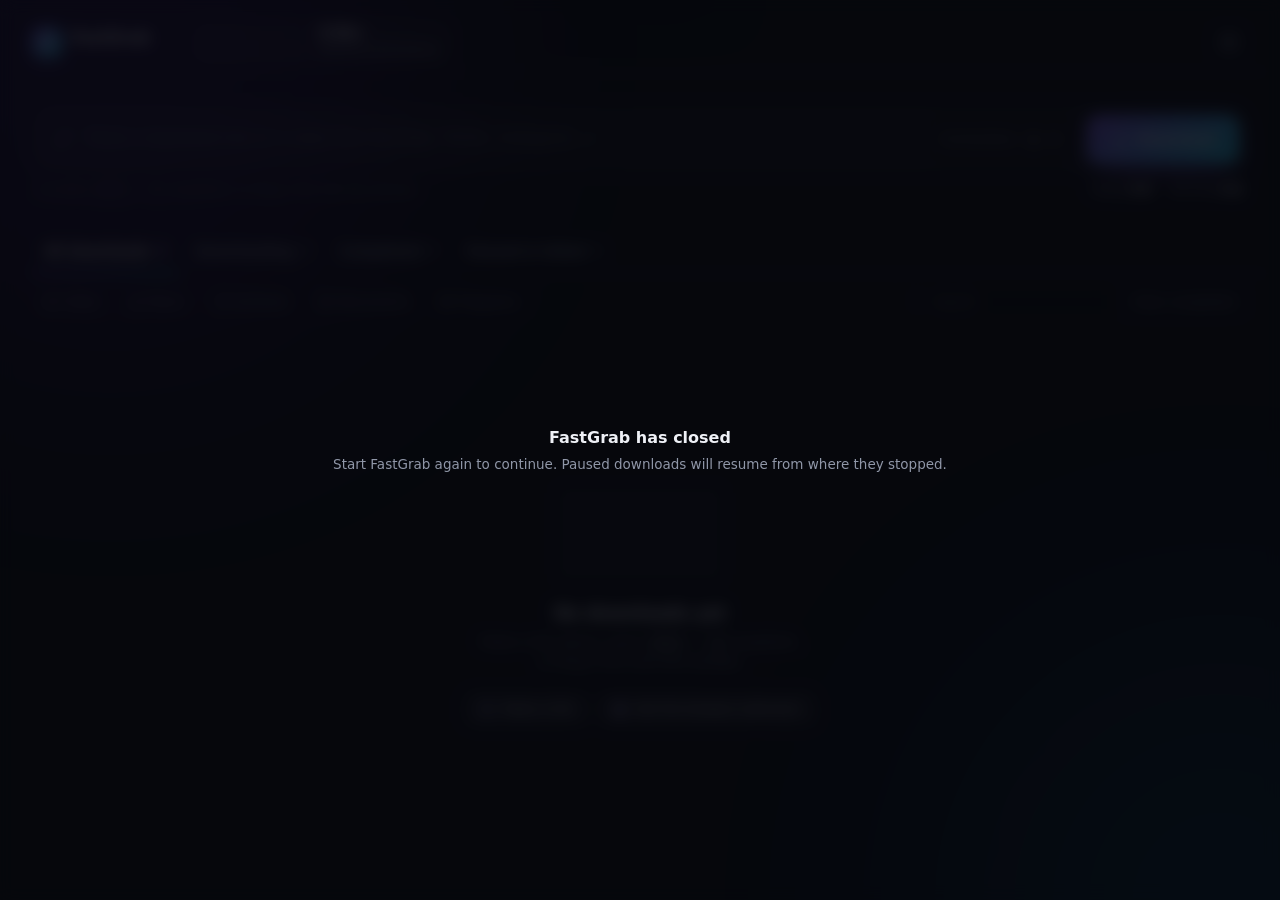
==== commit 21673775: "New window layout - No boxed sidebar: one seamless window with a slim top bar (logo, live total   sp" ====
--- a/ui/index.html
+++ b/ui/index.html
@@ -36,79 +36,89 @@
 .num,.tab{font-variant-numeric:tabular-nums}
 .ltr{direction:ltr;unicode-bidi:isolate}
 
-/* ---------- sidebar ---------- */
-.side{display:flex;flex-direction:column;padding:16px 12px;gap:2px;position:relative;min-height:0;overflow-y:auto}
-.side::-webkit-scrollbar{width:0}
-.brand{display:flex;align-items:center;gap:10px;padding:2px 8px 18px}
-.logo{width:34px;height:34px;border-radius:10px;background:var(--grad);display:grid;place-items:center;box-shadow:0 8px 24px -6px rgba(139,92,246,.7);flex:none}
-.logo svg{transition:transform .4s var(--spring)}
+/* ---------- window: top bar, link box, list (+ details drawer) ---------- */
+.app{position:relative;z-index:1;display:flex;flex-direction:column;height:100vh;min-height:0}
+.sp{flex:1}
+.top{display:flex;align-items:center;gap:14px;height:60px;padding:0 20px;border-bottom:1px solid var(--line);flex:none}
+.brand{display:flex;align-items:baseline;gap:9px}
+.brand .logo{align-self:center}
+.logo{width:30px;height:30px;border-radius:9px;background:var(--grad);display:grid;place-items:center;box-shadow:0 6px 20px -6px rgba(139,92,246,.7);flex:none}
+.logo svg{width:16px;height:16px;transition:transform .4s var(--spring)}
 .brand:hover .logo svg{transform:rotate(-12deg) scale(1.1)}
-.brand b{font-size:16px;letter-spacing:.2px}
-.brand small{display:block;color:var(--faint);font-size:11px;margin-top:-2px}
-.navs{position:relative;display:flex;flex-direction:column;gap:2px}
-.navind{position:absolute;inset-inline:0;top:0;height:38px;border-radius:var(--r-sm);background:rgba(139,92,246,.16);box-shadow:inset 0 0 0 1px rgba(139,92,246,.35);transition:transform .38s var(--ease),height .38s var(--ease),opacity .2s;pointer-events:none;opacity:0}
-.nav{position:relative;display:flex;align-items:center;gap:10px;padding:9px 10px;height:38px;border-radius:var(--r-sm);color:var(--muted);text-align:start;width:100%}
-.nav:hover{background:rgba(255,255,255,.04);color:var(--text)}
-.nav.on{color:var(--text)}
-.nav svg{width:17px;height:17px;flex:none}
-.nav .n{margin-inline-start:auto;font-size:11.5px;color:var(--faint);font-variant-numeric:tabular-nums;transition:color .2s}
+.brand b{font-size:15.5px;letter-spacing:.1px}
+.brand small{color:var(--faint);font-size:11.5px}
+/* live speed in the top bar: number + the last minute as a small graph */
+.speedcard{display:flex;align-items:center;gap:12px;margin-inline-start:18px;padding:0 14px 0 6px;height:40px;border-radius:12px;background:rgba(255,255,255,.035);border:1px solid var(--line)}
+#spark{width:110px;height:28px}
+.speedcard .val{font-size:15px;font-weight:650;font-variant-numeric:tabular-nums;line-height:1.1}
+.speedcard .sub{font-size:11px;color:var(--muted);white-space:nowrap}
+.chipcard{display:none;align-items:center;gap:8px;height:34px;padding:0 6px 0 12px;border-radius:10px;font-size:12px;white-space:nowrap;animation:panelIn .4s var(--ease)}
+.chipcard.on{display:flex}
+.chipcard b{font-weight:600}.chipcard span{color:var(--muted)}
+.chipcard span:empty{display:none}
+.updcard{background:rgba(52,211,153,.09);border:1px solid rgba(52,211,153,.3)}
+.updcard span{display:none}
+.updcard button{height:26px;padding:0 10px;border-radius:7px;background:rgba(52,211,153,.18);color:#a7f3d0;font-size:12px;font-weight:600}
+.updcard button:hover{background:rgba(52,211,153,.28)}
+.schedcard{background:rgba(96,165,250,.08);border:1px solid rgba(96,165,250,.25);padding-inline-end:12px}
+.schedcard b{color:#bfdbfe}
+.topbtn{width:38px;height:38px;border-radius:10px;border:1px solid var(--line);color:var(--muted);display:grid;place-items:center}
+.topbtn:hover{color:var(--text);border-color:var(--line-2);background:var(--panel-2)}
+.topbtn svg{width:18px;height:18px;transition:transform .5s var(--ease)}
+.topbtn:hover svg{transform:rotate(60deg)}
+
+/* the link box is the first thing you see */
+.hero{padding:22px 20px 14px;flex:none}
+.addbar{display:flex;gap:10px;align-items:center;padding:8px;border-radius:18px;background:rgba(255,255,255,.04);border:1px solid var(--line);transition:border-color .2s,box-shadow .3s}
+.addbar:focus-within{border-color:rgba(139,92,246,.55);box-shadow:0 0 0 5px rgba(139,92,246,.12),0 18px 50px -20px rgba(139,92,246,.55)}
+.url{flex:1;display:flex;align-items:center;gap:12px;padding:0 10px 0 12px;height:48px;min-width:0}
+.url svg{width:20px;height:20px;color:var(--faint);flex:none;transition:color .2s,transform .3s var(--spring)}
+.addbar:focus-within .url svg{color:#c4b5fd;transform:rotate(-20deg)}
+.url input{flex:1;background:none;border:0;outline:none;font-size:15px;user-select:text;min-width:0}
+.url input::placeholder{color:var(--faint)}
+.conns{display:flex;align-items:center;gap:8px;height:48px;padding:0 14px;border-radius:12px;background:rgba(0,0,0,.25);color:var(--muted);font-size:12.5px;white-space:nowrap}
+.conns select{background:transparent;border:0;outline:none;color:var(--text);font-weight:600;cursor:pointer}
+option{background:#151722;color:var(--text)}
+.go{height:48px;padding:0 24px;border-radius:12px;background:var(--grad);font-weight:650;font-size:14px;color:white;display:flex;align-items:center;gap:8px;box-shadow:0 10px 28px -10px rgba(139,92,246,.9);white-space:nowrap}
+.go:hover{filter:brightness(1.1);box-shadow:0 14px 34px -10px rgba(139,92,246,1)}
+.go svg{width:18px;height:18px;transition:transform .3s var(--spring)}
+.go:hover svg{transform:translateY(2px)}
+.herosub{display:flex;align-items:center;gap:10px;padding:10px 6px 0;font-size:12px;color:var(--faint)}
+.herosub kbd{font:11px var(--mono);padding:1px 5px;border-radius:4px;border:1px solid var(--line-2);color:var(--muted)}
+.herosub .stats{color:var(--muted)}
+.herosub .stats b{color:var(--text);font-weight:600;font-variant-numeric:tabular-nums}
+.herosub .dot{margin:0 8px;color:var(--faint)}
+
+/* list + details drawer side by side */
+.body{flex:1;min-height:0;display:grid;grid-template-columns:minmax(0,1fr) 0;transition:grid-template-columns .35s var(--ease)}
+.body.open{grid-template-columns:minmax(0,1fr) 400px}
+.listwrap{display:flex;flex-direction:column;min-height:0;min-width:0;overflow:hidden}
+.listhead{display:flex;align-items:center;gap:10px;padding:4px 20px 0;border-bottom:1px solid var(--line)}
+.tabs{position:relative;display:flex;gap:4px}
+.tabs .nav{position:relative;display:flex;align-items:center;gap:7px;height:44px;padding:0 12px;color:var(--muted);font-size:13.5px;font-weight:550;white-space:nowrap}
+.tabs .nav:hover{color:var(--text)}
+.tabs .nav.on{color:var(--text)}
+.nav .n{font-size:11.5px;color:var(--faint);font-variant-numeric:tabular-nums;transition:color .2s;min-width:10px}
 .nav.on .n{color:#c4b5fd}
 .nav .n.bump{animation:bump .4s var(--spring)}
 @keyframes bump{50%{transform:scale(1.45);color:#fff}}
-.side .sec{font-size:12px;font-weight:600;color:var(--faint);padding:16px 10px 6px}
-.side .grow{flex:1;min-height:10px}
-.card{padding:12px 13px;border-radius:12px;margin-top:8px}
-.speedcard{background:linear-gradient(160deg,rgba(139,92,246,.18),rgba(34,211,238,.08));border:1px solid rgba(139,92,246,.25)}
-.speedcard .lbl{font-size:11px;color:var(--muted)}
-.speedcard .val{font-size:22px;font-weight:650;letter-spacing:-.3px;font-variant-numeric:tabular-nums}
-.speedcard .sub{font-size:11.5px;color:var(--muted)}
-.speedcard .stats{display:flex;gap:14px;margin-top:10px;padding-top:9px;border-top:1px solid rgba(255,255,255,.08);font-size:11.5px;color:var(--muted)}
-.speedcard .stats b{display:block;color:var(--text);font-size:12.5px;font-weight:600;font-variant-numeric:tabular-nums}
-.updcard{background:rgba(52,211,153,.09);border:1px solid rgba(52,211,153,.3);display:none;animation:panelIn .5s var(--ease)}
-.updcard.on{display:block}
-.updcard b{display:block;font-size:12.5px}
-.updcard span{font-size:11.5px;color:var(--muted)}
-.updcard button{margin-top:8px;width:100%;height:30px;border-radius:8px;background:rgba(52,211,153,.18);color:#a7f3d0;font-size:12px;font-weight:600}
-.updcard button:hover{background:rgba(52,211,153,.28)}
-.schedcard{background:rgba(96,165,250,.08);border:1px solid rgba(96,165,250,.25);display:none;font-size:11.5px;color:var(--muted)}
-.schedcard.on{display:block}
-.schedcard b{color:#bfdbfe;display:block;font-size:12px}
-.sidebtns{display:flex;gap:6px;margin-top:10px}
-.sidebtn{flex:1;height:34px;border-radius:9px;border:1px solid var(--line);color:var(--muted);display:flex;align-items:center;justify-content:center;gap:7px;font-size:12.5px}
-.sidebtn:hover{color:var(--text);border-color:var(--line-2);background:var(--panel-2)}
-.sidebtn svg{width:16px;height:16px}
-.sidebtn:hover svg.gear{transform:rotate(60deg)}
-.sidebtn svg.gear{transition:transform .5s var(--ease)}
-
-/* ---------- main ---------- */
-.main{display:grid;grid-template-rows:auto 1fr auto;gap:12px;min-width:0;min-height:0}
-.addbar{display:flex;gap:10px;padding:10px;align-items:center}
-.url{flex:1;display:flex;align-items:center;gap:10px;background:rgba(0,0,0,.28);border:1px solid var(--line);border-radius:11px;padding:0 12px;height:44px;transition:border-color .2s,box-shadow .25s}
-.url:focus-within{border-color:rgba(139,92,246,.7);box-shadow:0 0 0 4px rgba(139,92,246,.15)}
-.url svg{width:18px;height:18px;color:var(--faint);flex:none;transition:color .2s,transform .3s var(--spring)}
-.url:focus-within svg{color:#c4b5fd;transform:rotate(-20deg)}
-.url input{flex:1;background:none;border:0;outline:none;font-size:14px;user-select:text;min-width:0}
-.url input::placeholder{color:var(--faint)}
-.conns{display:flex;align-items:center;gap:8px;height:44px;padding:0 12px;border-radius:11px;background:rgba(0,0,0,.28);border:1px solid var(--line);color:var(--muted);font-size:12.5px;white-space:nowrap}
-.conns select{background:transparent;border:0;outline:none;color:var(--text);font-weight:600;cursor:pointer}
-option{background:#151722;color:var(--text)}
-.go{height:44px;padding:0 20px;border-radius:11px;background:var(--grad);background-size:160% 160%;font-weight:650;color:white;display:flex;align-items:center;gap:8px;box-shadow:0 10px 28px -10px rgba(139,92,246,.9);white-space:nowrap;animation:gradmove 6s ease infinite}
-@keyframes gradmove{50%{background-position:100% 100%}}
-.go:hover{filter:brightness(1.1);box-shadow:0 14px 34px -10px rgba(139,92,246,1)}
-.go svg{width:17px;height:17px;transition:transform .3s var(--spring)}
-.go:hover svg{transform:translateY(2px)}
-
-.listwrap{display:flex;flex-direction:column;min-height:0;overflow:hidden}
-.listhead{display:flex;align-items:center;gap:12px;padding:14px 18px 10px}
-.listhead h2{margin:0;font-size:15px;font-weight:650}
-.listhead .hint{color:var(--faint);font-size:12px}
-.listhead .sp{flex:1}
+.navind{position:absolute;bottom:-1px;left:0;height:2px;width:0;border-radius:2px;background:var(--grad);transition:transform .38s var(--ease),width .38s var(--ease),opacity .2s;pointer-events:none;opacity:0}
 .search{display:flex;align-items:center;gap:7px;background:rgba(0,0,0,.25);border:1px solid var(--line);border-radius:9px;padding:0 10px;height:32px;transition:border-color .2s}
 .search:focus-within{border-color:rgba(139,92,246,.6)}
 .search svg{width:14px;height:14px;color:var(--faint)}
 .search input{background:none;border:0;outline:none;width:170px;font-size:12.5px;user-select:text}
 .ghost{height:32px;padding:0 12px;border-radius:9px;border:1px solid var(--line);color:var(--muted);font-size:12.5px;white-space:nowrap}
 .ghost:hover{color:var(--text);border-color:var(--line-2)}
+.chips{display:flex;align-items:center;gap:6px;padding:12px 20px 8px;flex-wrap:wrap}
+.chip{display:inline-flex;align-items:center;gap:6px;height:30px;padding:0 11px;border-radius:15px;border:1px solid var(--line);color:var(--muted);font-size:12.5px}
+.chip svg{width:14px;height:14px}
+.chip:hover{color:var(--text);border-color:var(--line-2)}
+.chip.on{color:var(--text);background:rgba(139,92,246,.16);border-color:rgba(139,92,246,.5)}
+.chip .n:empty,.chip .n.zero{display:none}
+.chips h2{display:none}
+.chips .hint{color:var(--faint);font-size:12px;margin-inline-end:6px}
+.body.open .chip span[data-t]{display:none}          /* drawer open: file types as icons */
+.body.open .chips .hint{display:none}
 
 .rows{overflow-y:auto;overflow-x:hidden;flex:1;padding:2px 0 10px}
 .rows::-webkit-scrollbar{width:10px}.rows::-webkit-scrollbar-thumb{background:rgba(255,255,255,.08);border-radius:10px;border:3px solid transparent;background-clip:content-box}
@@ -184,12 +194,12 @@
 .ways button svg{width:15px;height:15px;color:#c4b5fd}
 .empty.small .art,.empty.small .ways{display:none}
 
-/* ---------- details ---------- */
-.details{display:grid;grid-template-columns:1fr 300px;gap:18px;padding:16px 18px;min-height:0;animation:panelIn .35s var(--ease);position:relative}
-.details .dclose{position:absolute;top:10px;inset-inline-end:10px}
-.details.hide{display:none}
-.dleft{min-width:0;display:flex;flex-direction:column;gap:12px}
-.dtitle{display:flex;align-items:center;gap:10px;min-width:0;padding-inline-end:4px}
+/* ---------- details drawer ---------- */
+.details{display:flex;flex-direction:column;gap:16px;padding:18px 20px;min-height:0;min-width:0;overflow-y:auto;border-inline-start:1px solid var(--line);background:rgba(255,255,255,.02);position:relative}
+.details.hide{visibility:hidden}
+.details .dclose{position:absolute;top:12px;inset-inline-end:12px}
+.dleft{min-width:0;display:flex;flex-direction:column;gap:14px}
+.dtitle{display:flex;flex-wrap:wrap;align-items:center;gap:4px 10px;min-width:0;padding-inline-end:36px}
 .dtitle b{font-size:14px;white-space:nowrap;overflow:hidden;text-overflow:ellipsis}
 .dtitle span{font-size:12px;color:var(--faint);white-space:nowrap}
 .d-thumb{width:64px;height:36px;border-radius:6px;object-fit:cover;border:1px solid var(--line);display:none;flex:none}
@@ -198,7 +208,7 @@
 canvas{display:block;width:100%}
 #segs{height:34px;border-radius:8px}
 #graph{height:74px}
-.info{display:grid;grid-template-columns:auto 1fr;gap:7px 14px;font-size:12.5px;align-content:start;margin:0;padding-inline-end:30px}
+.info{display:grid;grid-template-columns:auto 1fr;gap:8px 14px;font-size:12.5px;align-content:start;margin:0}
 .info dt{color:var(--faint)}
 .info dd{margin:0;color:var(--text);white-space:nowrap;overflow:hidden;text-overflow:ellipsis;font-variant-numeric:tabular-nums;user-select:text}
 .dbtns{display:flex;gap:8px;margin-top:12px}
@@ -319,18 +329,14 @@
 .updbox pre{white-space:pre-wrap;font:12px var(--font);color:var(--muted);margin:6px 0 10px;max-height:120px;overflow:auto}
 
 @media (max-width: 1100px){
-  .app{grid-template-columns:64px 1fr}
-  .side{padding:14px 8px;align-items:stretch}
-  .brand{justify-content:center;padding:2px 0 16px}.brand > div:last-child{display:none}
-  .nav{justify-content:center;padding:9px 0}.nav > span{display:none}
-  .side .sec{height:1px;padding:0;overflow:hidden;font-size:0;background:var(--line);margin:10px 6px}
-  .card{display:none !important}
-  .sidebtn span{display:none}
-  .details{grid-template-columns:1fr}
-  .details .info{display:none}.details .dbtns{margin-top:0}
-}
-@media (max-height: 720px){ .details .dleft > div:last-child{display:none} }
-@media (max-width: 820px){ .conns > span:first-child,.go span{display:none} .search input{width:110px} }
+  .body.open{grid-template-columns:minmax(0,1fr) 0}
+  .details{position:fixed;top:60px;bottom:0;inset-inline-end:0;width:min(400px,92vw);z-index:20;background:#11131b;box-shadow:-30px 0 60px -20px rgba(0,0,0,.7);transform:translateX(0);transition:transform .35s var(--ease),visibility .35s}
+  .details.hide{transform:translateX(105%)}
+  [dir=rtl] .details.hide{transform:translateX(-105%)}
+  #spark{display:none}
+}
+@media (max-width: 860px){ .conns > span:first-child,.go span,.speedcard .sub,.chip span[data-t]{display:none} .search input{width:110px} .chipcard span{display:none} }
+@media (max-height: 640px){ #graph,#graph + *{display:none} }
 @media (prefers-reduced-motion: reduce){
   *,*::before,*::after{animation-duration:.01ms !important;animation-iteration-count:1 !important;transition-duration:.01ms !important}
 }
@@ -338,43 +344,23 @@
 </head>
 <body>
 <div class="app">
-  <!-- sidebar -->
-  <aside class="side glass enter">
+  <header class="top">
     <div class="brand">
       <div class="logo"><svg width="18" height="18" viewBox="0 0 24 24"><path d="M13.5 2 5 14h6l-1.5 8L19 9.5h-6z" fill="#fff"/></svg></div>
-      <div><b>FastGrab</b><small id="ver" class="ltr"></small></div>
+      <b>FastGrab</b><small id="ver" class="ltr"></small>
     </div>
-    <div class="navs" id="navs">
-      <div class="navind" id="navind"></div>
-      <button class="nav on" data-f="all"><svg viewBox="0 0 24 24" fill="none" stroke="currentColor" stroke-width="1.8"><rect x="3" y="3" width="7" height="7" rx="2"/><rect x="14" y="3" width="7" height="7" rx="2"/><rect x="3" y="14" width="7" height="7" rx="2"/><rect x="14" y="14" width="7" height="7" rx="2"/></svg><span data-t="f_all"></span><span class="n" id="n-all">0</span></button>
-      <button class="nav" data-f="active"><svg viewBox="0 0 24 24" fill="none" stroke="currentColor" stroke-width="1.8"><path d="M12 4v12m0 0-5-5m5 5 5-5M5 20h14"/></svg><span data-t="f_active"></span><span class="n" id="n-active">0</span></button>
-      <button class="nav" data-f="completed"><svg viewBox="0 0 24 24" fill="none" stroke="currentColor" stroke-width="1.8"><circle cx="12" cy="12" r="9"/><path d="m8 12.5 2.7 2.7L16 9.8"/></svg><span data-t="f_completed"></span><span class="n" id="n-completed">0</span></button>
-      <button class="nav" data-f="stopped"><svg viewBox="0 0 24 24" fill="none" stroke="currentColor" stroke-width="1.8"><circle cx="12" cy="12" r="9"/><path d="M10 9v6m4-6v6"/></svg><span data-t="f_stopped"></span><span class="n" id="n-stopped">0</span></button>
-      <div class="sec" data-t="categories"></div>
-      <button class="nav" data-f="video"><svg viewBox="0 0 24 24" fill="none" stroke="currentColor" stroke-width="1.8"><rect x="3" y="5" width="18" height="14" rx="3"/><path d="m10 9 5 3-5 3z"/></svg><span data-t="f_video"></span><span class="n" id="n-video">0</span></button>
-      <button class="nav" data-f="audio"><svg viewBox="0 0 24 24" fill="none" stroke="currentColor" stroke-width="1.8"><path d="M9 18V6l11-2v12"/><circle cx="6" cy="18" r="3"/><circle cx="17" cy="16" r="3"/></svg><span data-t="f_audio"></span><span class="n" id="n-audio">0</span></button>
-      <button class="nav" data-f="archive"><svg viewBox="0 0 24 24" fill="none" stroke="currentColor" stroke-width="1.8"><rect x="4" y="3" width="16" height="18" rx="3"/><path d="M12 3v2m0 3v2m0 3v2"/></svg><span data-t="f_archive"></span><span class="n" id="n-archive">0</span></button>
-      <button class="nav" data-f="doc"><svg viewBox="0 0 24 24" fill="none" stroke="currentColor" stroke-width="1.8"><path d="M14 3H7a2 2 0 0 0-2 2v14a2 2 0 0 0 2 2h10a2 2 0 0 0 2-2V8z"/><path d="M14 3v5h5M9 13h6M9 17h4"/></svg><span data-t="f_doc"></span><span class="n" id="n-doc">0</span></button>
-      <button class="nav" data-f="app"><svg viewBox="0 0 24 24" fill="none" stroke="currentColor" stroke-width="1.8"><rect x="3" y="4" width="18" height="16" rx="3"/><path d="M3 9h18"/></svg><span data-t="f_app"></span><span class="n" id="n-app">0</span></button>
+    <div class="speedcard" title="">
+      <canvas id="spark" aria-hidden="true"></canvas>
+      <div><div class="val ltr" id="tspeed">0 B/s</div><div class="sub" id="tsub"></div></div>
     </div>
-
-    <div class="grow"></div>
-    <div class="card updcard" id="updcard"><b id="updtitle"></b><span id="updsub"></span><button id="updbtn"></button></div>
-    <div class="card schedcard" id="schedcard"><b id="schedtitle"></b><span id="schedsub"></span></div>
-    <div class="card speedcard">
-      <div class="lbl" data-t="total_speed"></div>
-      <div class="val ltr" id="tspeed">0 B/s</div>
-      <div class="sub" id="tsub"></div>
-      <div class="stats"><div><span data-t="today"></span><b class="ltr" id="st-today">0 B</b></div><div><span data-t="all_time"></span><b class="ltr" id="st-total">0 B</b></div></div>
-    </div>
-    <div class="sidebtns">
-      <button class="sidebtn" id="openSettings"><svg class="gear" viewBox="0 0 24 24" fill="none" stroke="currentColor" stroke-width="1.8"><circle cx="12" cy="12" r="3"/><path d="M19.4 15a1.7 1.7 0 0 0 .3 1.8l.1.1a2 2 0 1 1-2.8 2.8l-.1-.1a1.7 1.7 0 0 0-1.8-.3 1.7 1.7 0 0 0-1 1.5V21a2 2 0 1 1-4 0v-.1a1.7 1.7 0 0 0-1.1-1.5 1.7 1.7 0 0 0-1.8.3l-.1.1a2 2 0 1 1-2.8-2.8l.1-.1a1.7 1.7 0 0 0 .3-1.8 1.7 1.7 0 0 0-1.5-1H3a2 2 0 1 1 0-4h.1a1.7 1.7 0 0 0 1.5-1.1 1.7 1.7 0 0 0-.3-1.8l-.1-.1a2 2 0 1 1 2.8-2.8l.1.1a1.7 1.7 0 0 0 1.8.3H9a1.7 1.7 0 0 0 1-1.5V3a2 2 0 1 1 4 0v.1a1.7 1.7 0 0 0 1 1.5 1.7 1.7 0 0 0 1.8-.3l.1-.1a2 2 0 1 1 2.8 2.8l-.1.1a1.7 1.7 0 0 0-.3 1.8V9a1.7 1.7 0 0 0 1.5 1H21a2 2 0 1 1 0 4h-.1a1.7 1.7 0 0 0-1.5 1z"/></svg><span data-t="settings"></span></button>
-    </div>
-  </aside>
-
-  <!-- main -->
-  <main class="main">
-    <div class="addbar glass enter" style="animation-delay:.05s">
+    <span class="sp"></span>
+    <div class="chipcard schedcard" id="schedcard"><b id="schedtitle"></b><span id="schedsub"></span></div>
+    <div class="chipcard updcard" id="updcard"><b id="updtitle"></b><span id="updsub"></span><button id="updbtn"></button></div>
+    <button class="topbtn" id="openSettings" data-t-title="settings"><svg class="gear" viewBox="0 0 24 24" fill="none" stroke="currentColor" stroke-width="1.8"><circle cx="12" cy="12" r="3"/><path d="M19.4 15a1.7 1.7 0 0 0 .3 1.8l.1.1a2 2 0 1 1-2.8 2.8l-.1-.1a1.7 1.7 0 0 0-1.8-.3 1.7 1.7 0 0 0-1 1.5V21a2 2 0 1 1-4 0v-.1a1.7 1.7 0 0 0-1.1-1.5 1.7 1.7 0 0 0-1.8.3l-.1.1a2 2 0 1 1-2.8-2.8l.1-.1a1.7 1.7 0 0 0 .3-1.8 1.7 1.7 0 0 0-1.5-1H3a2 2 0 1 1 0-4h.1a1.7 1.7 0 0 0 1.5-1.1 1.7 1.7 0 0 0-.3-1.8l-.1-.1a2 2 0 1 1 2.8-2.8l.1.1a1.7 1.7 0 0 0 1.8.3H9a1.7 1.7 0 0 0 1-1.5V3a2 2 0 1 1 4 0v.1a1.7 1.7 0 0 0 1 1.5 1.7 1.7 0 0 0 1.8-.3l.1-.1a2 2 0 1 1 2.8 2.8l-.1.1a1.7 1.7 0 0 0-.3 1.8V9a1.7 1.7 0 0 0 1.5 1H21a2 2 0 1 1 0 4h-.1a1.7 1.7 0 0 0-1.5 1z"/></svg></button>
+  </header>
+
+  <section class="hero">
+    <div class="addbar">
       <div class="url">
         <svg viewBox="0 0 24 24" fill="none" stroke="currentColor" stroke-width="1.8"><path d="M10 14a4.5 4.5 0 0 0 6.4 0l3-3a4.5 4.5 0 0 0-6.4-6.4l-1 1"/><path d="M14 10a4.5 4.5 0 0 0-6.4 0l-3 3a4.5 4.5 0 0 0 6.4 6.4l1-1"/></svg>
         <input id="url" spellcheck="false" autocomplete="off" dir="auto">
@@ -384,11 +370,24 @@
       </div>
       <button class="go" id="go"><svg viewBox="0 0 24 24" fill="none" stroke="currentColor" stroke-width="2.2"><path d="M12 4v12m0 0-5-5m5 5 5-5M5 20h14"/></svg><span data-t="download"></span></button>
     </div>
-
-    <section class="listwrap glass enter" style="animation-delay:.1s">
+    <div class="herosub">
+      <span data-t="hero_hint"></span>
+      <span class="sp"></span>
+      <span class="stats"><span data-t="today"></span> <b class="ltr" id="st-today">0 B</b><span class="dot">·</span><span data-t="all_time"></span> <b class="ltr" id="st-total">0 B</b></span>
+    </div>
+  </section>
+
+  <div class="body" id="body">
+    <section class="listwrap">
       <div class="listhead">
-        <h2 id="title"></h2><span class="hint" id="hint"></span>
-        <span class="sp"></span>
+        <div class="navs tabs" id="navs" role="tablist">
+          <div class="navind" id="navind"></div>
+          <button class="nav tab on" data-f="all"><span data-t="f_all"></span><span class="n" id="n-all">0</span></button><button class="nav tab" data-f="active"><span data-t="f_active"></span><span class="n" id="n-active">0</span></button><button class="nav tab" data-f="completed"><span data-t="f_completed"></span><span class="n" id="n-completed">0</span></button><button class="nav tab" data-f="stopped"><span data-t="f_stopped"></span><span class="n" id="n-stopped">0</span></button>
+        </div>
+      </div>
+      <div class="chips">
+        <button class="nav chip" data-f="video"><svg viewBox="0 0 24 24" fill="none" stroke="currentColor" stroke-width="1.8"><rect x="3" y="5" width="18" height="14" rx="3"/><path d="m10 9 5 3-5 3z"/></svg><span data-t="f_video"></span><span class="n" id="n-video">0</span></button><button class="nav chip" data-f="audio"><svg viewBox="0 0 24 24" fill="none" stroke="currentColor" stroke-width="1.8"><path d="M9 18V6l11-2v12"/><circle cx="6" cy="18" r="3"/><circle cx="17" cy="16" r="3"/></svg><span data-t="f_audio"></span><span class="n" id="n-audio">0</span></button><button class="nav chip" data-f="archive"><svg viewBox="0 0 24 24" fill="none" stroke="currentColor" stroke-width="1.8"><rect x="4" y="3" width="16" height="18" rx="3"/><path d="M12 3v2m0 3v2m0 3v2"/></svg><span data-t="f_archive"></span><span class="n" id="n-archive">0</span></button><button class="nav chip" data-f="doc"><svg viewBox="0 0 24 24" fill="none" stroke="currentColor" stroke-width="1.8"><path d="M14 3H7a2 2 0 0 0-2 2v14a2 2 0 0 0 2 2h10a2 2 0 0 0 2-2V8z"/><path d="M14 3v5h5M9 13h6M9 17h4"/></svg><span data-t="f_doc"></span><span class="n" id="n-doc">0</span></button><button class="nav chip" data-f="app"><svg viewBox="0 0 24 24" fill="none" stroke="currentColor" stroke-width="1.8"><rect x="3" y="4" width="18" height="16" rx="3"/><path d="M3 9h18"/></svg><span data-t="f_app"></span><span class="n" id="n-app">0</span></button>
+        <span class="sp"></span><h2 id="title"></h2><span class="hint" id="hint"></span>
         <div class="search"><svg viewBox="0 0 24 24" fill="none" stroke="currentColor" stroke-width="2"><circle cx="11" cy="11" r="7"/><path d="m20 20-3.5-3.5"/></svg><input id="q" spellcheck="false" dir="auto"></div>
         <button class="ghost" id="clear" data-t="clear_completed"></button>
       </div>
@@ -404,9 +403,9 @@
           </div>
         </div>
       </div>
+    
     </section>
-
-    <section class="details glass hide" id="details">
+    <aside class="details hide" id="details" aria-label="Download details">
       <button class="ib dclose" id="d-close" data-t-title="close"><svg viewBox="0 0 24 24" fill="none" stroke="currentColor" stroke-width="2"><path d="M6 6l12 12M18 6 6 18"/></svg></button>
       <div class="dleft">
         <div class="dtitle"><img class="d-thumb" id="d-thumb" alt=""><b id="d-name" dir="auto"></b><span id="d-sub" class="ltr"></span></div>
@@ -430,8 +429,8 @@
         </dl>
         <div class="dbtns"><button id="d-open" data-t="open_file"></button><button id="d-folder" data-t="show_folder"></button></div>
       </div>
-    </section>
-  </main>
+    </aside>
+  </div>
 </div>
 
 <div class="modal" id="vmodal"><div class="mbox" id="vbox"></div></div>
@@ -505,7 +504,7 @@
 "use strict";
 /* ====================================================================== i18n */
 const I18N = {
-en:{today:"Today",all_time:"All time",w_paste:"Paste a link",w_ext:"Get the browser extension",empty_none_d:"No downloads match this filter or search.",m_starts:"Starts at {t}",m_left:"{t} left",m_connecting:"Connecting to {h}…",m_queued:"Waiting for a free slot",from_browser:"From your browser",e_generic:"Something went wrong. Try again.",e_refused:"The server refused the connection. Try again later.",e_dns:"Couldn't find the server. Check the link and your internet connection.",e_timeout:"The server stopped answering. Try again.",e_404:"File not found (404). The link may have expired, so get a fresh one.",e_403:"Access denied. If the site needs you to log in, start the download from your browser.",e_server:"The server had an error. Try again later.",e_space:"Not enough free disk space.",e_ssl:"The secure connection failed. Check that your PC's date and time are right.",e_changed:"The file changed on the server, so the download starts over.",e_dropped:"The connection dropped. Retry to continue where it stopped.",e_perm:"FastGrab can't save to the download folder. Choose another one in Settings.",f_all:"All downloads",f_active:"Downloading",f_completed:"Completed",f_stopped:"Paused & failed",categories:"Categories",f_video:"Video",f_audio:"Music",f_archive:"Archives",f_doc:"Documents",f_app:"Programs",
+en:{hero_hint:"Or press <kbd>Ctrl</kbd> + <kbd>V</kbd> anywhere, or drag a link into the window",today:"Today",all_time:"All time",w_paste:"Paste a link",w_ext:"Get the browser extension",empty_none_d:"No downloads match this filter or search.",m_starts:"Starts at {t}",m_left:"{t} left",m_connecting:"Connecting to {h}…",m_queued:"Waiting for a free slot",from_browser:"From your browser",e_generic:"Something went wrong. Try again.",e_refused:"The server refused the connection. Try again later.",e_dns:"Couldn't find the server. Check the link and your internet connection.",e_timeout:"The server stopped answering. Try again.",e_404:"File not found (404). The link may have expired, so get a fresh one.",e_403:"Access denied. If the site needs you to log in, start the download from your browser.",e_server:"The server had an error. Try again later.",e_space:"Not enough free disk space.",e_ssl:"The secure connection failed. Check that your PC's date and time are right.",e_changed:"The file changed on the server, so the download starts over.",e_dropped:"The connection dropped. Retry to continue where it stopped.",e_perm:"FastGrab can't save to the download folder. Choose another one in Settings.",f_all:"All downloads",f_active:"Downloading",f_completed:"Completed",f_stopped:"Paused & failed",categories:"Categories",f_video:"Video",f_audio:"Music",f_archive:"Archives",f_doc:"Documents",f_app:"Programs",
 total_speed:"Total speed",nothing:"Nothing downloading",active_n:"{n} active · {c} connections",settings:"Settings",connections:"Connections",download:"Download",
 url_ph:"Paste a download link or a video link (YouTube, TikTok, Instagram…)",search:"Search",clear_completed:"Clear completed",
 c_name:"Name",c_size:"Size",c_progress:"Progress",c_speed:"Speed",c_left:"Time left",c_status:"Status",
@@ -545,7 +544,7 @@
 ext_steps:["Click <b>Open extension folder</b> below.","In Chrome open <code>chrome://extensions</code> (Edge: <code>edge://extensions</code>).","Turn on <b>Developer mode</b> (top right in Chrome, left side in Edge).","Click <b>Load unpacked</b> and choose the folder that opened.","Click the FastGrab icon in the toolbar, paste the pairing key and click <b>Save</b>."],
 just_now:"just now",min_ago:"{n} min ago",h_ago:"{n} h ago",new_key_t:"New pairing key created",new_key_d:"Paste it into the extension again",
 },
-ar:{today:"اليوم",all_time:"الإجمالي",w_paste:"الصق رابطًا",w_ext:"احصل على إضافة المتصفح",empty_none_d:"لا توجد تنزيلات تطابق هذا الفلتر أو البحث.",m_starts:"يبدأ في {t}",m_left:"متبقٍ {t}",m_connecting:"جارٍ الاتصال بـ {h}…",m_queued:"بانتظار دوره",from_browser:"من متصفحك",e_generic:"حدث خطأ. حاول مرة أخرى.",e_refused:"رفض الخادم الاتصال. حاول لاحقًا.",e_dns:"تعذّر العثور على الخادم. تحقق من الرابط ومن اتصالك بالإنترنت.",e_timeout:"توقف الخادم عن الرد. حاول مرة أخرى.",e_404:"الملف غير موجود (404). ربما انتهت صلاحية الرابط، احصل على رابط جديد.",e_403:"تم رفض الوصول. إذا كان الموقع يتطلب تسجيل الدخول، ابدأ التنزيل من متصفحك.",e_server:"حدث خطأ في الخادم. حاول لاحقًا.",e_space:"لا توجد مساحة كافية على القرص.",e_ssl:"فشل الاتصال الآمن. تأكد من صحة تاريخ ووقت الكمبيوتر.",e_changed:"تغيّر الملف على الخادم، لذلك يبدأ التنزيل من جديد.",e_dropped:"انقطع الاتصال. أعد المحاولة للمتابعة من حيث توقف.",e_perm:"لا يستطيع FastGrab الحفظ في مجلد التنزيل. اختر مجلدًا آخر من الإعدادات.",f_all:"كل التنزيلات",f_active:"قيد التنزيل",f_completed:"المكتملة",f_stopped:"المتوقفة والفاشلة",categories:"الفئات",f_video:"فيديو",f_audio:"موسيقى",f_archive:"أرشيفات",f_doc:"مستندات",f_app:"برامج",
+ar:{hero_hint:"أو اضغط <kbd>Ctrl</kbd> + <kbd>V</kbd> في أي مكان، أو اسحب رابطًا إلى النافذة",today:"اليوم",all_time:"الإجمالي",w_paste:"الصق رابطًا",w_ext:"احصل على إضافة المتصفح",empty_none_d:"لا توجد تنزيلات تطابق هذا الفلتر أو البحث.",m_starts:"يبدأ في {t}",m_left:"متبقٍ {t}",m_connecting:"جارٍ الاتصال بـ {h}…",m_queued:"بانتظار دوره",from_browser:"من متصفحك",e_generic:"حدث خطأ. حاول مرة أخرى.",e_refused:"رفض الخادم الاتصال. حاول لاحقًا.",e_dns:"تعذّر العثور على الخادم. تحقق من الرابط ومن اتصالك بالإنترنت.",e_timeout:"توقف الخادم عن الرد. حاول مرة أخرى.",e_404:"الملف غير موجود (404). ربما انتهت صلاحية الرابط، احصل على رابط جديد.",e_403:"تم رفض الوصول. إذا كان الموقع يتطلب تسجيل الدخول، ابدأ التنزيل من متصفحك.",e_server:"حدث خطأ في الخادم. حاول لاحقًا.",e_space:"لا توجد مساحة كافية على القرص.",e_ssl:"فشل الاتصال الآمن. تأكد من صحة تاريخ ووقت الكمبيوتر.",e_changed:"تغيّر الملف على الخادم، لذلك يبدأ التنزيل من جديد.",e_dropped:"انقطع الاتصال. أعد المحاولة للمتابعة من حيث توقف.",e_perm:"لا يستطيع FastGrab الحفظ في مجلد التنزيل. اختر مجلدًا آخر من الإعدادات.",f_all:"كل التنزيلات",f_active:"قيد التنزيل",f_completed:"المكتملة",f_stopped:"المتوقفة والفاشلة",categories:"الفئات",f_video:"فيديو",f_audio:"موسيقى",f_archive:"أرشيفات",f_doc:"مستندات",f_app:"برامج",
 total_speed:"السرعة الإجمالية",nothing:"لا يوجد تنزيل الآن",active_n:"{n} نشطة · {c} اتصالات",settings:"الإعدادات",connections:"الاتصالات",download:"تنزيل",
 url_ph:"الصق رابط تنزيل أو رابط فيديو (YouTube، TikTok، Instagram…)",search:"بحث",clear_completed:"مسح المكتملة",
 c_name:"الاسم",c_size:"الحجم",c_progress:"التقدم",c_speed:"السرعة",c_left:"الوقت المتبقي",c_status:"الحالة",
@@ -585,7 +584,7 @@
 ext_steps:["انقر <b>فتح مجلد الإضافة</b> في الأسفل.","في Chrome افتح <code>chrome://extensions</code> (في Edge: <code>edge://extensions</code>).","فعّل <b>وضع المطوّر</b> (أعلى اليمين في Chrome، الجانب الأيسر في Edge).","انقر <b>تحميل الإضافة غير المضغوطة</b> واختر المجلد الذي فُتح.","انقر أيقونة FastGrab في شريط الأدوات، والصق مفتاح الاقتران ثم انقر <b>حفظ</b>."],
 just_now:"الآن",min_ago:"قبل {n} دقيقة",h_ago:"قبل {n} ساعة",new_key_t:"تم إنشاء مفتاح اقتران جديد",new_key_d:"الصقه في الإضافة مرة أخرى",
 },
-he:{today:"היום",all_time:"סה״כ",w_paste:"הדבק קישור",w_ext:"התקן את תוסף הדפדפן",empty_none_d:"אין הורדות שמתאימות למסנן או לחיפוש.",m_starts:"מתחיל ב-{t}",m_left:"נותרו {t}",m_connecting:"מתחבר אל {h}…",m_queued:"ממתין לתורו",from_browser:"מהדפדפן שלך",e_generic:"משהו השתבש. נסה שוב.",e_refused:"השרת סירב לחיבור. נסה שוב מאוחר יותר.",e_dns:"השרת לא נמצא. בדוק את הקישור ואת החיבור לאינטרנט.",e_timeout:"השרת הפסיק לענות. נסה שוב.",e_404:"הקובץ לא נמצא (404). ייתכן שהקישור פג, השג קישור חדש.",e_403:"הגישה נדחתה. אם האתר דורש התחברות, התחל את ההורדה מהדפדפן.",e_server:"אירעה שגיאה בשרת. נסה שוב מאוחר יותר.",e_space:"אין מספיק מקום פנוי בדיסק.",e_ssl:"החיבור המאובטח נכשל. ודא שהתאריך והשעה במחשב נכונים.",e_changed:"הקובץ השתנה בשרת, ולכן ההורדה מתחילה מחדש.",e_dropped:"החיבור נותק. נסה שוב כדי להמשיך מהמקום שבו נעצר.",e_perm:"FastGrab לא יכול לשמור בתיקיית ההורדות. בחר תיקייה אחרת בהגדרות.",f_all:"כל ההורדות",f_active:"בהורדה",f_completed:"הושלמו",f_stopped:"מושהות ונכשלו",categories:"קטגוריות",f_video:"וידאו",f_audio:"מוזיקה",f_archive:"ארכיונים",f_doc:"מסמכים",f_app:"תוכנות",
+he:{hero_hint:"או לחץ <kbd>Ctrl</kbd> + <kbd>V</kbd> בכל מקום, או גרור קישור לחלון",today:"היום",all_time:"סה״כ",w_paste:"הדבק קישור",w_ext:"התקן את תוסף הדפדפן",empty_none_d:"אין הורדות שמתאימות למסנן או לחיפוש.",m_starts:"מתחיל ב-{t}",m_left:"נותרו {t}",m_connecting:"מתחבר אל {h}…",m_queued:"ממתין לתורו",from_browser:"מהדפדפן שלך",e_generic:"משהו השתבש. נסה שוב.",e_refused:"השרת סירב לחיבור. נסה שוב מאוחר יותר.",e_dns:"השרת לא נמצא. בדוק את הקישור ואת החיבור לאינטרנט.",e_timeout:"השרת הפסיק לענות. נסה שוב.",e_404:"הקובץ לא נמצא (404). ייתכן שהקישור פג, השג קישור חדש.",e_403:"הגישה נדחתה. אם האתר דורש התחברות, התחל את ההורדה מהדפדפן.",e_server:"אירעה שגיאה בשרת. נסה שוב מאוחר יותר.",e_space:"אין מספיק מקום פנוי בדיסק.",e_ssl:"החיבור המאובטח נכשל. ודא שהתאריך והשעה במחשב נכונים.",e_changed:"הקובץ השתנה בשרת, ולכן ההורדה מתחילה מחדש.",e_dropped:"החיבור נותק. נסה שוב כדי להמשיך מהמקום שבו נעצר.",e_perm:"FastGrab לא יכול לשמור בתיקיית ההורדות. בחר תיקייה אחרת בהגדרות.",f_all:"כל ההורדות",f_active:"בהורדה",f_completed:"הושלמו",f_stopped:"מושהות ונכשלו",categories:"קטגוריות",f_video:"וידאו",f_audio:"מוזיקה",f_archive:"ארכיונים",f_doc:"מסמכים",f_app:"תוכנות",
 total_speed:"מהירות כוללת",nothing:"אין הורדות כרגע",active_n:"{n} פעילות · {c} חיבורים",settings:"הגדרות",connections:"חיבורים",download:"הורדה",
 url_ph:"הדבק קישור להורדה או קישור לווידאו (YouTube,‏ TikTok,‏ Instagram…)",search:"חיפוש",clear_completed:"נקה הושלמו",
 c_name:"שם",c_size:"גודל",c_progress:"התקדמות",c_speed:"מהירות",c_left:"זמן נותר",c_status:"מצב",
@@ -799,9 +798,10 @@
     if (["paused","failed"].includes(it.status)) c.stopped++;
     const k = cat(it); if (k in c) c[k]++;
   }
-  for (const k in c){ const e=$("#n-"+k); if(!e) continue; if (counts[k]!==undefined && counts[k]!==c[k]){ e.classList.remove("bump"); void e.offsetWidth; e.classList.add("bump"); } counts[k]=c[k]; e.textContent=c[k]; }
+  for (const k in c){ const e=$("#n-"+k); if(!e) continue; if (counts[k]!==undefined && counts[k]!==c[k]){ e.classList.remove("bump"); void e.offsetWidth; e.classList.add("bump"); } counts[k]=c[k]; e.textContent=c[k]; e.classList.toggle("zero", !c[k]); }
   const running = items.filter(i=>i.status==="downloading");
   speedTarget = running.reduce((a,i)=>a+(i.speed||0),0);
+  if (Date.now() - (render.lastSpark||0) > 900){ render.lastSpark = Date.now(); totalHist.push(speedTarget); if (totalHist.length>60) totalHist.shift(); drawSpark(); }
   const conns = running.reduce((a,i)=>a+(i.active||0),0);
   $("#tsub").innerHTML = running.length ? t("active_n",{n:B(running.length),c:B(conns)}) : esc(t("nothing"));
   document.title = running.length ? `${fmtSize(speedTarget)}/s · FastGrab` : "FastGrab";
@@ -842,6 +842,7 @@
 function renderDetails(){
   const it = state.items.find(i=>i.id===selected);
   $("#details").classList.toggle("hide", !it);
+  $("#body").classList.toggle("open", !!it);
   if (!it) return;
   $("#d-name").textContent = it.filename;
   $("#d-sub").textContent = it.size ? fmtSize(it.size) : "";
@@ -925,6 +926,19 @@
   ctx.strokeStyle=lg; ctx.lineWidth=2; ctx.lineJoin="round"; ctx.stroke();
   const [lx,ly] = pts[pts.length-1]; ctx.fillStyle="#22d3ee"; ctx.beginPath(); ctx.arc(lx,ly,3,0,7); ctx.fill();
 }
+// the top bar's small graph: total speed over the last minute
+const totalHist = [];
+function drawSpark(){
+  const cv = $("#spark"); if (!cv || !cv.offsetWidth) return;
+  const [ctx,W,H] = setupCanvas(cv, true), h = totalHist, N = 60;
+  if (h.length < 2 || !Math.max(...h)){ ctx.strokeStyle="rgba(255,255,255,.12)"; ctx.lineWidth=1.5; ctx.beginPath(); ctx.moveTo(0,H-3); ctx.lineTo(W,H-3); ctx.stroke(); return; }
+  const max = Math.max(...h)*1.15, step = W/(N-1), off = N-h.length;
+  const pts = h.map((v,i)=>[(off+i)*step, H-2-(v/max)*(H-5)]);
+  ctx.beginPath(); pts.forEach(([x,y],i)=> i?ctx.lineTo(x,y):ctx.moveTo(x,y)); ctx.lineTo(pts[pts.length-1][0],H); ctx.lineTo(pts[0][0],H); ctx.closePath();
+  const g = ctx.createLinearGradient(0,0,0,H); g.addColorStop(0,"rgba(139,92,246,.4)"); g.addColorStop(1,"rgba(34,211,238,0)"); ctx.fillStyle=g; ctx.fill();
+  ctx.beginPath(); pts.forEach(([x,y],i)=> i?ctx.lineTo(x,y):ctx.moveTo(x,y));
+  const lg = ctx.createLinearGradient(0,0,W,0); lg.addColorStop(0,"#8b5cf6"); lg.addColorStop(1,"#22d3ee"); ctx.strokeStyle=lg; ctx.lineWidth=1.8; ctx.lineJoin="round"; ctx.stroke();
+}
 // total speed counts smoothly to its new value
 let speedTarget = 0, speedShown = 0;
 function animSpeed(){ speedShown += (speedTarget-speedShown)*(speedTarget ? 0.12 : 0.25); if (Math.abs(speedTarget-speedShown) < Math.max(1024, speedTarget*0.005)) speedShown=speedTarget; $("#tspeed").textContent = fmtSize(speedShown)+"/s"; requestAnimationFrame(animSpeed); }
@@ -998,7 +1012,9 @@
   filter=f; document.querySelectorAll(".nav").forEach(n=>n.classList.toggle("on",n.dataset.f===f));
   const nav = document.querySelector(`.nav[data-f="${f}"]`);
   $("#title").textContent = t("f_"+f);
-  const ind = $("#navind"); if (nav){ ind.style.opacity=1; ind.style.transform=`translateY(${nav.offsetTop}px)`; }
+  const ind = $("#navind");      // underline under the status tab (file-type chips light up themselves)
+  if (nav && nav.classList.contains("tab")){ ind.style.opacity=1; ind.style.width=nav.offsetWidth+"px"; ind.style.transform=`translateX(${nav.offsetLeft}px)`; }
+  else ind.style.opacity=0;
   if (!quiet) render(true); else render();
 }
 /* ------------------------------------------------------------ update popup */
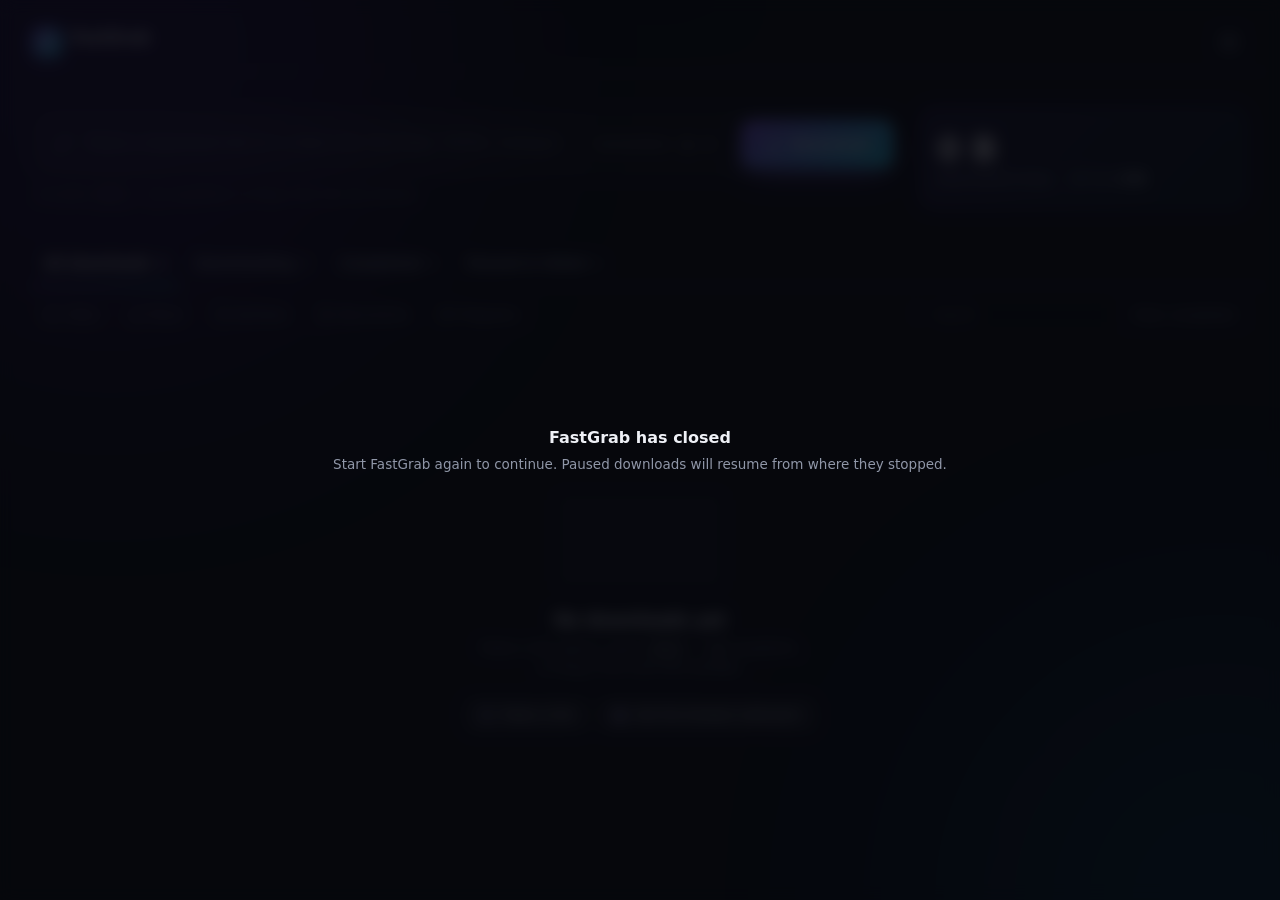
==== commit d02389b8: "Make the important things big - Total speed moves next to the link box as a large tile with a live g" ====
--- a/ui/index.html
+++ b/ui/index.html
@@ -47,11 +47,6 @@
 .brand:hover .logo svg{transform:rotate(-12deg) scale(1.1)}
 .brand b{font-size:15.5px;letter-spacing:.1px}
 .brand small{color:var(--faint);font-size:11.5px}
-/* live speed in the top bar: number + the last minute as a small graph */
-.speedcard{display:flex;align-items:center;gap:12px;margin-inline-start:18px;padding:0 14px 0 6px;height:40px;border-radius:12px;background:rgba(255,255,255,.035);border:1px solid var(--line)}
-#spark{width:110px;height:28px}
-.speedcard .val{font-size:15px;font-weight:650;font-variant-numeric:tabular-nums;line-height:1.1}
-.speedcard .sub{font-size:11px;color:var(--muted);white-space:nowrap}
 .chipcard{display:none;align-items:center;gap:8px;height:34px;padding:0 6px 0 12px;border-radius:10px;font-size:12px;white-space:nowrap;animation:panelIn .4s var(--ease)}
 .chipcard.on{display:flex}
 .chipcard b{font-weight:600}.chipcard span{color:var(--muted)}
@@ -68,7 +63,19 @@
 .topbtn:hover svg{transform:rotate(60deg)}
 
 /* the link box is the first thing you see */
-.hero{padding:22px 20px 14px;flex:none}
+.hero{padding:22px 20px 16px;flex:none;display:grid;grid-template-columns:minmax(0,1fr) 330px;gap:16px;align-items:stretch}
+.heromain{display:flex;flex-direction:column;justify-content:center;min-width:0}
+/* the speed is the number that matters: big, with the last minute drawn under it */
+.speedtile{position:relative;border-radius:18px;padding:14px 18px 10px;background:linear-gradient(135deg,rgba(139,92,246,.16),rgba(34,211,238,.07));border:1px solid rgba(139,92,246,.28);overflow:hidden;display:flex;flex-direction:column;justify-content:center;min-height:104px}
+.speedtile .live,.speedtile .rest{display:flex;flex-direction:column;gap:2px}
+.speedtile.idle .live,.speedtile:not(.idle) .rest{display:none}
+.bignum{font-size:34px;font-weight:700;letter-spacing:-.5px;line-height:1.05;font-variant-numeric:tabular-nums;color:#fff}
+.tsub{font-size:12.5px;color:var(--muted);white-space:nowrap;overflow:hidden;text-overflow:ellipsis}
+.tsub b{color:var(--text);font-weight:600}
+.tsub .dot{margin:0 7px;color:var(--faint)}
+#spark{width:100%;height:34px;margin-top:6px;display:block}
+.speedtile:not(.idle){animation:tileOn .6s var(--ease)}
+@keyframes tileOn{from{box-shadow:0 0 0 0 rgba(139,92,246,.5)}to{box-shadow:0 0 0 18px rgba(139,92,246,0)}}
 .addbar{display:flex;gap:10px;align-items:center;padding:8px;border-radius:18px;background:rgba(255,255,255,.04);border:1px solid var(--line);transition:border-color .2s,box-shadow .3s}
 .addbar:focus-within{border-color:rgba(139,92,246,.55);box-shadow:0 0 0 5px rgba(139,92,246,.12),0 18px 50px -20px rgba(139,92,246,.55)}
 .url{flex:1;display:flex;align-items:center;gap:12px;padding:0 10px 0 12px;height:48px;min-width:0}
@@ -84,6 +91,7 @@
 .go svg{width:18px;height:18px;transition:transform .3s var(--spring)}
 .go:hover svg{transform:translateY(2px)}
 .herosub{display:flex;align-items:center;gap:10px;padding:10px 6px 0;font-size:12px;color:var(--faint)}
+.addbar{flex:none}
 .herosub kbd{font:11px var(--mono);padding:1px 5px;border-radius:4px;border:1px solid var(--line-2);color:var(--muted)}
 .herosub .stats{color:var(--muted)}
 .herosub .stats b{color:var(--text);font-weight:600;font-variant-numeric:tabular-nums}
@@ -168,6 +176,23 @@
 .track .sg + .sg{box-shadow:-1px 0 0 rgba(10,12,18,.95)}
 [dir=rtl] .track .sg + .sg{box-shadow:1px 0 0 rgba(10,12,18,.95)}
 .track.segmented .fill{display:none}
+.row.live{padding:16px 16px 15px;margin-top:6px;background:rgba(255,255,255,.04);border-color:var(--line);grid-template-columns:52px minmax(0,1fr) auto;gap:16px}
+.row.live + .row:not(.live){margin-top:14px}
+.row.live .ficon{width:52px;height:52px;border-radius:14px;font-size:12px}
+.row.live .rbody{gap:10px}
+.row.live .fn{font-size:15.5px}
+.row.live .rsz{font-size:22px;font-weight:700;color:var(--text);letter-spacing:-.3px}
+.row.live .track{height:10px;border-radius:8px}
+.row.live .r2{font-size:12.5px}
+.row.live .acts{opacity:1}
+.row.live .ib{width:36px;height:36px;background:rgba(255,255,255,.05)}
+.row.live .ib svg{width:18px;height:18px}
+.row.live.sel{background:rgba(139,92,246,.1);border-color:rgba(139,92,246,.4)}
+.row.done{padding:7px 12px}
+.row.done .ficon{width:32px;height:32px;border-radius:9px;font-size:9px}
+.row.done{grid-template-columns:32px minmax(0,1fr) auto}
+.row.done .rbody{gap:2px}
+.row.done .fn{font-weight:500;font-size:13px;color:#d6d9e2}
 .acts{display:flex;gap:2px;justify-content:flex-end;opacity:.55;transition:opacity .2s}
 .row:hover .acts,.row.sel .acts,.row:focus-within .acts{opacity:1}
 .ib{width:32px;height:32px;border-radius:9px;display:grid;place-items:center;color:var(--muted)}
@@ -329,12 +354,14 @@
 .updbox pre{white-space:pre-wrap;font:12px var(--font);color:var(--muted);margin:6px 0 10px;max-height:120px;overflow:auto}
 
 @media (max-width: 1100px){
+  .hero{grid-template-columns:minmax(0,1fr) 260px}
+  .bignum{font-size:28px}
   .body.open{grid-template-columns:minmax(0,1fr) 0}
   .details{position:fixed;top:60px;bottom:0;inset-inline-end:0;width:min(400px,92vw);z-index:20;background:#11131b;box-shadow:-30px 0 60px -20px rgba(0,0,0,.7);transform:translateX(0);transition:transform .35s var(--ease),visibility .35s}
   .details.hide{transform:translateX(105%)}
   [dir=rtl] .details.hide{transform:translateX(-105%)}
-  #spark{display:none}
-}
+}
+@media (max-width: 860px){ .hero{grid-template-columns:1fr} .speedtile{min-height:0} }
 @media (max-width: 860px){ .conns > span:first-child,.go span,.speedcard .sub,.chip span[data-t]{display:none} .search input{width:110px} .chipcard span{display:none} }
 @media (max-height: 640px){ #graph,#graph + *{display:none} }
 @media (prefers-reduced-motion: reduce){
@@ -349,10 +376,6 @@
       <div class="logo"><svg width="18" height="18" viewBox="0 0 24 24"><path d="M13.5 2 5 14h6l-1.5 8L19 9.5h-6z" fill="#fff"/></svg></div>
       <b>FastGrab</b><small id="ver" class="ltr"></small>
     </div>
-    <div class="speedcard" title="">
-      <canvas id="spark" aria-hidden="true"></canvas>
-      <div><div class="val ltr" id="tspeed">0 B/s</div><div class="sub" id="tsub"></div></div>
-    </div>
     <span class="sp"></span>
     <div class="chipcard schedcard" id="schedcard"><b id="schedtitle"></b><span id="schedsub"></span></div>
     <div class="chipcard updcard" id="updcard"><b id="updtitle"></b><span id="updsub"></span><button id="updbtn"></button></div>
@@ -360,7 +383,8 @@
   </header>
 
   <section class="hero">
-    <div class="addbar">
+    <div class="heromain">
+      <div class="addbar">
       <div class="url">
         <svg viewBox="0 0 24 24" fill="none" stroke="currentColor" stroke-width="1.8"><path d="M10 14a4.5 4.5 0 0 0 6.4 0l3-3a4.5 4.5 0 0 0-6.4-6.4l-1 1"/><path d="M14 10a4.5 4.5 0 0 0-6.4 0l-3 3a4.5 4.5 0 0 0 6.4 6.4l1-1"/></svg>
         <input id="url" spellcheck="false" autocomplete="off" dir="auto">
@@ -370,10 +394,18 @@
       </div>
       <button class="go" id="go"><svg viewBox="0 0 24 24" fill="none" stroke="currentColor" stroke-width="2.2"><path d="M12 4v12m0 0-5-5m5 5 5-5M5 20h14"/></svg><span data-t="download"></span></button>
     </div>
-    <div class="herosub">
-      <span data-t="hero_hint"></span>
-      <span class="sp"></span>
-      <span class="stats"><span data-t="today"></span> <b class="ltr" id="st-today">0 B</b><span class="dot">·</span><span data-t="all_time"></span> <b class="ltr" id="st-total">0 B</b></span>
+      <div class="herosub"><span data-t="hero_hint"></span></div>
+    </div>
+    <div class="speedtile idle" id="speedtile">
+      <div class="live">
+        <div class="bignum"><span class="ltr" id="tspeed">0 B/s</span></div>
+        <div class="tsub" id="tsub"></div>
+        <canvas id="spark" aria-hidden="true"></canvas>
+      </div>
+      <div class="rest">
+        <div class="bignum"><span class="ltr" id="st-today">0 B</span></div>
+        <div class="tsub"><span data-t="dl_today"></span><span class="dot">·</span><span data-t="all_time"></span> <b class="ltr" id="st-total">0 B</b></div>
+      </div>
     </div>
   </section>
 
@@ -504,7 +536,7 @@
 "use strict";
 /* ====================================================================== i18n */
 const I18N = {
-en:{hero_hint:"Or press <kbd>Ctrl</kbd> + <kbd>V</kbd> anywhere, or drag a link into the window",today:"Today",all_time:"All time",w_paste:"Paste a link",w_ext:"Get the browser extension",empty_none_d:"No downloads match this filter or search.",m_starts:"Starts at {t}",m_left:"{t} left",m_connecting:"Connecting to {h}…",m_queued:"Waiting for a free slot",from_browser:"From your browser",e_generic:"Something went wrong. Try again.",e_refused:"The server refused the connection. Try again later.",e_dns:"Couldn't find the server. Check the link and your internet connection.",e_timeout:"The server stopped answering. Try again.",e_404:"File not found (404). The link may have expired, so get a fresh one.",e_403:"Access denied. If the site needs you to log in, start the download from your browser.",e_server:"The server had an error. Try again later.",e_space:"Not enough free disk space.",e_ssl:"The secure connection failed. Check that your PC's date and time are right.",e_changed:"The file changed on the server, so the download starts over.",e_dropped:"The connection dropped. Retry to continue where it stopped.",e_perm:"FastGrab can't save to the download folder. Choose another one in Settings.",f_all:"All downloads",f_active:"Downloading",f_completed:"Completed",f_stopped:"Paused & failed",categories:"Categories",f_video:"Video",f_audio:"Music",f_archive:"Archives",f_doc:"Documents",f_app:"Programs",
+en:{dl_today:"downloaded today",hero_hint:"Or press <kbd>Ctrl</kbd> + <kbd>V</kbd> anywhere, or drag a link into the window",today:"Today",all_time:"All time",w_paste:"Paste a link",w_ext:"Get the browser extension",empty_none_d:"No downloads match this filter or search.",m_starts:"Starts at {t}",m_left:"{t} left",m_connecting:"Connecting to {h}…",m_queued:"Waiting for a free slot",from_browser:"From your browser",e_generic:"Something went wrong. Try again.",e_refused:"The server refused the connection. Try again later.",e_dns:"Couldn't find the server. Check the link and your internet connection.",e_timeout:"The server stopped answering. Try again.",e_404:"File not found (404). The link may have expired, so get a fresh one.",e_403:"Access denied. If the site needs you to log in, start the download from your browser.",e_server:"The server had an error. Try again later.",e_space:"Not enough free disk space.",e_ssl:"The secure connection failed. Check that your PC's date and time are right.",e_changed:"The file changed on the server, so the download starts over.",e_dropped:"The connection dropped. Retry to continue where it stopped.",e_perm:"FastGrab can't save to the download folder. Choose another one in Settings.",f_all:"All downloads",f_active:"Downloading",f_completed:"Completed",f_stopped:"Paused & failed",categories:"Categories",f_video:"Video",f_audio:"Music",f_archive:"Archives",f_doc:"Documents",f_app:"Programs",
 total_speed:"Total speed",nothing:"Nothing downloading",active_n:"{n} active · {c} connections",settings:"Settings",connections:"Connections",download:"Download",
 url_ph:"Paste a download link or a video link (YouTube, TikTok, Instagram…)",search:"Search",clear_completed:"Clear completed",
 c_name:"Name",c_size:"Size",c_progress:"Progress",c_speed:"Speed",c_left:"Time left",c_status:"Status",
@@ -544,7 +576,7 @@
 ext_steps:["Click <b>Open extension folder</b> below.","In Chrome open <code>chrome://extensions</code> (Edge: <code>edge://extensions</code>).","Turn on <b>Developer mode</b> (top right in Chrome, left side in Edge).","Click <b>Load unpacked</b> and choose the folder that opened.","Click the FastGrab icon in the toolbar, paste the pairing key and click <b>Save</b>."],
 just_now:"just now",min_ago:"{n} min ago",h_ago:"{n} h ago",new_key_t:"New pairing key created",new_key_d:"Paste it into the extension again",
 },
-ar:{hero_hint:"أو اضغط <kbd>Ctrl</kbd> + <kbd>V</kbd> في أي مكان، أو اسحب رابطًا إلى النافذة",today:"اليوم",all_time:"الإجمالي",w_paste:"الصق رابطًا",w_ext:"احصل على إضافة المتصفح",empty_none_d:"لا توجد تنزيلات تطابق هذا الفلتر أو البحث.",m_starts:"يبدأ في {t}",m_left:"متبقٍ {t}",m_connecting:"جارٍ الاتصال بـ {h}…",m_queued:"بانتظار دوره",from_browser:"من متصفحك",e_generic:"حدث خطأ. حاول مرة أخرى.",e_refused:"رفض الخادم الاتصال. حاول لاحقًا.",e_dns:"تعذّر العثور على الخادم. تحقق من الرابط ومن اتصالك بالإنترنت.",e_timeout:"توقف الخادم عن الرد. حاول مرة أخرى.",e_404:"الملف غير موجود (404). ربما انتهت صلاحية الرابط، احصل على رابط جديد.",e_403:"تم رفض الوصول. إذا كان الموقع يتطلب تسجيل الدخول، ابدأ التنزيل من متصفحك.",e_server:"حدث خطأ في الخادم. حاول لاحقًا.",e_space:"لا توجد مساحة كافية على القرص.",e_ssl:"فشل الاتصال الآمن. تأكد من صحة تاريخ ووقت الكمبيوتر.",e_changed:"تغيّر الملف على الخادم، لذلك يبدأ التنزيل من جديد.",e_dropped:"انقطع الاتصال. أعد المحاولة للمتابعة من حيث توقف.",e_perm:"لا يستطيع FastGrab الحفظ في مجلد التنزيل. اختر مجلدًا آخر من الإعدادات.",f_all:"كل التنزيلات",f_active:"قيد التنزيل",f_completed:"المكتملة",f_stopped:"المتوقفة والفاشلة",categories:"الفئات",f_video:"فيديو",f_audio:"موسيقى",f_archive:"أرشيفات",f_doc:"مستندات",f_app:"برامج",
+ar:{dl_today:"تم تنزيلها اليوم",hero_hint:"أو اضغط <kbd>Ctrl</kbd> + <kbd>V</kbd> في أي مكان، أو اسحب رابطًا إلى النافذة",today:"اليوم",all_time:"الإجمالي",w_paste:"الصق رابطًا",w_ext:"احصل على إضافة المتصفح",empty_none_d:"لا توجد تنزيلات تطابق هذا الفلتر أو البحث.",m_starts:"يبدأ في {t}",m_left:"متبقٍ {t}",m_connecting:"جارٍ الاتصال بـ {h}…",m_queued:"بانتظار دوره",from_browser:"من متصفحك",e_generic:"حدث خطأ. حاول مرة أخرى.",e_refused:"رفض الخادم الاتصال. حاول لاحقًا.",e_dns:"تعذّر العثور على الخادم. تحقق من الرابط ومن اتصالك بالإنترنت.",e_timeout:"توقف الخادم عن الرد. حاول مرة أخرى.",e_404:"الملف غير موجود (404). ربما انتهت صلاحية الرابط، احصل على رابط جديد.",e_403:"تم رفض الوصول. إذا كان الموقع يتطلب تسجيل الدخول، ابدأ التنزيل من متصفحك.",e_server:"حدث خطأ في الخادم. حاول لاحقًا.",e_space:"لا توجد مساحة كافية على القرص.",e_ssl:"فشل الاتصال الآمن. تأكد من صحة تاريخ ووقت الكمبيوتر.",e_changed:"تغيّر الملف على الخادم، لذلك يبدأ التنزيل من جديد.",e_dropped:"انقطع الاتصال. أعد المحاولة للمتابعة من حيث توقف.",e_perm:"لا يستطيع FastGrab الحفظ في مجلد التنزيل. اختر مجلدًا آخر من الإعدادات.",f_all:"كل التنزيلات",f_active:"قيد التنزيل",f_completed:"المكتملة",f_stopped:"المتوقفة والفاشلة",categories:"الفئات",f_video:"فيديو",f_audio:"موسيقى",f_archive:"أرشيفات",f_doc:"مستندات",f_app:"برامج",
 total_speed:"السرعة الإجمالية",nothing:"لا يوجد تنزيل الآن",active_n:"{n} نشطة · {c} اتصالات",settings:"الإعدادات",connections:"الاتصالات",download:"تنزيل",
 url_ph:"الصق رابط تنزيل أو رابط فيديو (YouTube، TikTok، Instagram…)",search:"بحث",clear_completed:"مسح المكتملة",
 c_name:"الاسم",c_size:"الحجم",c_progress:"التقدم",c_speed:"السرعة",c_left:"الوقت المتبقي",c_status:"الحالة",
@@ -584,7 +616,7 @@
 ext_steps:["انقر <b>فتح مجلد الإضافة</b> في الأسفل.","في Chrome افتح <code>chrome://extensions</code> (في Edge: <code>edge://extensions</code>).","فعّل <b>وضع المطوّر</b> (أعلى اليمين في Chrome، الجانب الأيسر في Edge).","انقر <b>تحميل الإضافة غير المضغوطة</b> واختر المجلد الذي فُتح.","انقر أيقونة FastGrab في شريط الأدوات، والصق مفتاح الاقتران ثم انقر <b>حفظ</b>."],
 just_now:"الآن",min_ago:"قبل {n} دقيقة",h_ago:"قبل {n} ساعة",new_key_t:"تم إنشاء مفتاح اقتران جديد",new_key_d:"الصقه في الإضافة مرة أخرى",
 },
-he:{hero_hint:"או לחץ <kbd>Ctrl</kbd> + <kbd>V</kbd> בכל מקום, או גרור קישור לחלון",today:"היום",all_time:"סה״כ",w_paste:"הדבק קישור",w_ext:"התקן את תוסף הדפדפן",empty_none_d:"אין הורדות שמתאימות למסנן או לחיפוש.",m_starts:"מתחיל ב-{t}",m_left:"נותרו {t}",m_connecting:"מתחבר אל {h}…",m_queued:"ממתין לתורו",from_browser:"מהדפדפן שלך",e_generic:"משהו השתבש. נסה שוב.",e_refused:"השרת סירב לחיבור. נסה שוב מאוחר יותר.",e_dns:"השרת לא נמצא. בדוק את הקישור ואת החיבור לאינטרנט.",e_timeout:"השרת הפסיק לענות. נסה שוב.",e_404:"הקובץ לא נמצא (404). ייתכן שהקישור פג, השג קישור חדש.",e_403:"הגישה נדחתה. אם האתר דורש התחברות, התחל את ההורדה מהדפדפן.",e_server:"אירעה שגיאה בשרת. נסה שוב מאוחר יותר.",e_space:"אין מספיק מקום פנוי בדיסק.",e_ssl:"החיבור המאובטח נכשל. ודא שהתאריך והשעה במחשב נכונים.",e_changed:"הקובץ השתנה בשרת, ולכן ההורדה מתחילה מחדש.",e_dropped:"החיבור נותק. נסה שוב כדי להמשיך מהמקום שבו נעצר.",e_perm:"FastGrab לא יכול לשמור בתיקיית ההורדות. בחר תיקייה אחרת בהגדרות.",f_all:"כל ההורדות",f_active:"בהורדה",f_completed:"הושלמו",f_stopped:"מושהות ונכשלו",categories:"קטגוריות",f_video:"וידאו",f_audio:"מוזיקה",f_archive:"ארכיונים",f_doc:"מסמכים",f_app:"תוכנות",
+he:{dl_today:"הורדו היום",hero_hint:"או לחץ <kbd>Ctrl</kbd> + <kbd>V</kbd> בכל מקום, או גרור קישור לחלון",today:"היום",all_time:"סה״כ",w_paste:"הדבק קישור",w_ext:"התקן את תוסף הדפדפן",empty_none_d:"אין הורדות שמתאימות למסנן או לחיפוש.",m_starts:"מתחיל ב-{t}",m_left:"נותרו {t}",m_connecting:"מתחבר אל {h}…",m_queued:"ממתין לתורו",from_browser:"מהדפדפן שלך",e_generic:"משהו השתבש. נסה שוב.",e_refused:"השרת סירב לחיבור. נסה שוב מאוחר יותר.",e_dns:"השרת לא נמצא. בדוק את הקישור ואת החיבור לאינטרנט.",e_timeout:"השרת הפסיק לענות. נסה שוב.",e_404:"הקובץ לא נמצא (404). ייתכן שהקישור פג, השג קישור חדש.",e_403:"הגישה נדחתה. אם האתר דורש התחברות, התחל את ההורדה מהדפדפן.",e_server:"אירעה שגיאה בשרת. נסה שוב מאוחר יותר.",e_space:"אין מספיק מקום פנוי בדיסק.",e_ssl:"החיבור המאובטח נכשל. ודא שהתאריך והשעה במחשב נכונים.",e_changed:"הקובץ השתנה בשרת, ולכן ההורדה מתחילה מחדש.",e_dropped:"החיבור נותק. נסה שוב כדי להמשיך מהמקום שבו נעצר.",e_perm:"FastGrab לא יכול לשמור בתיקיית ההורדות. בחר תיקייה אחרת בהגדרות.",f_all:"כל ההורדות",f_active:"בהורדה",f_completed:"הושלמו",f_stopped:"מושהות ונכשלו",categories:"קטגוריות",f_video:"וידאו",f_audio:"מוזיקה",f_archive:"ארכיונים",f_doc:"מסמכים",f_app:"תוכנות",
 total_speed:"מהירות כוללת",nothing:"אין הורדות כרגע",active_n:"{n} פעילות · {c} חיבורים",settings:"הגדרות",connections:"חיבורים",download:"הורדה",
 url_ph:"הדבק קישור להורדה או קישור לווידאו (YouTube,‏ TikTok,‏ Instagram…)",search:"חיפוש",clear_completed:"נקה הושלמו",
 c_name:"שם",c_size:"גודל",c_progress:"התקדמות",c_speed:"מהירות",c_left:"זמן נותר",c_status:"מצב",
@@ -772,7 +804,7 @@
   el.querySelector(".rsz").textContent = it.status==="completed" ? "" : it.size ? pct.toFixed(1)+"%" : "";
   // progress track: hidden once done; while downloading each connection fills its own piece
   const tr = el.querySelector(".track");
-  tr.hidden = it.status==="completed";
+  tr.hidden = it.status==="completed" || (it.status==="failed" && !it.downloaded);
   const segs = it.status==="downloading" && it.size && it.kind!=="video" ? it.segments : [];
   tr.className = "track" + (it.status==="paused"?" paused":it.status==="failed"?" failed":waiting(it)||it.status==="queued"?" waiting":"") + (segs.length?" segmented":"");
   tr.querySelector(".fill").style.width = pct.toFixed(2)+"%";
@@ -783,6 +815,8 @@
     d.style.insetInlineStart = (start/it.size*100).toFixed(3)+"%"; d.style.width = (Math.max(0,end-start)/it.size*100).toFixed(3)+"%";
     d.style.background = col+"2e";
     const f = d.firstChild; f.style.background = col; f.style.width = (end>start ? Math.max(0,pos-start)/(end-start)*100 : 0).toFixed(2)+"%"; });
+  el.classList.toggle("live", ["downloading","connecting"].includes(it.status));
+  el.classList.toggle("done", it.status==="completed");
   el.classList.toggle("sel", it.id === selected);
   el.setAttribute("aria-selected", it.id === selected);
   return el;
@@ -804,9 +838,12 @@
   if (Date.now() - (render.lastSpark||0) > 900){ render.lastSpark = Date.now(); totalHist.push(speedTarget); if (totalHist.length>60) totalHist.shift(); drawSpark(); }
   const conns = running.reduce((a,i)=>a+(i.active||0),0);
   $("#tsub").innerHTML = running.length ? t("active_n",{n:B(running.length),c:B(conns)}) : esc(t("nothing"));
+  $("#speedtile").classList.toggle("idle", !running.length);
   document.title = running.length ? `${fmtSize(speedTarget)}/s · FastGrab` : "FastGrab";
   // rows (removed rows slide out)
-  const list = $("#rows"), shown = items.filter(matches), keep = new Set(items.map(i=>i.id));
+  // what's happening now comes first, then waiting/paused/failed, then finished (newest first in each)
+  const rank = i => ["downloading","connecting"].includes(i.status) ? 0 : i.status==="completed" ? 2 : 1;
+  const list = $("#rows"), shown = items.filter(matches).sort((a,b)=>rank(a)-rank(b)), keep = new Set(items.map(i=>i.id));
   for (const [id,el] of rowEls) if (!keep.has(id)){ rowEls.delete(id); leave(el); }
   shown.forEach((it,i) => { const el = renderRow(it); if (stagger) { el.style.setProperty("--i", i); el.style.animation="none"; void el.offsetWidth; el.style.animation=""; }
     const live = [...list.children].filter(x=>!x.classList.contains("leaving"));
@@ -848,7 +885,7 @@
   $("#d-sub").textContent = it.size ? fmtSize(it.size) : "";
   const th = $("#d-thumb"); if (it.thumbnail){ if (th.src!==it.thumbnail) th.src=it.thumbnail; th.style.display="block"; } else th.style.display="none";
   const sk = statusKey(it);
-  $("#d-status").textContent = t("st_"+sk) + (it.message && !["completed","downloading"].includes(it.status) ? " — "+errText(it.message) : "");
+  $("#d-status").textContent = t("st_"+sk) + (it.message && it.status==="failed" ? " — "+errText(it.message) : "");
   $("#d-status").title = msgText(it.message||"");
   $("#d-done").innerHTML = it.size ? t("of",{a:B(fmtSize(it.downloaded)),b:B(fmtSize(it.size))}) : B(fmtSize(it.downloaded));
   $("#d-dir").textContent = it.out_dir; $("#d-dir").title = it.out_dir;
